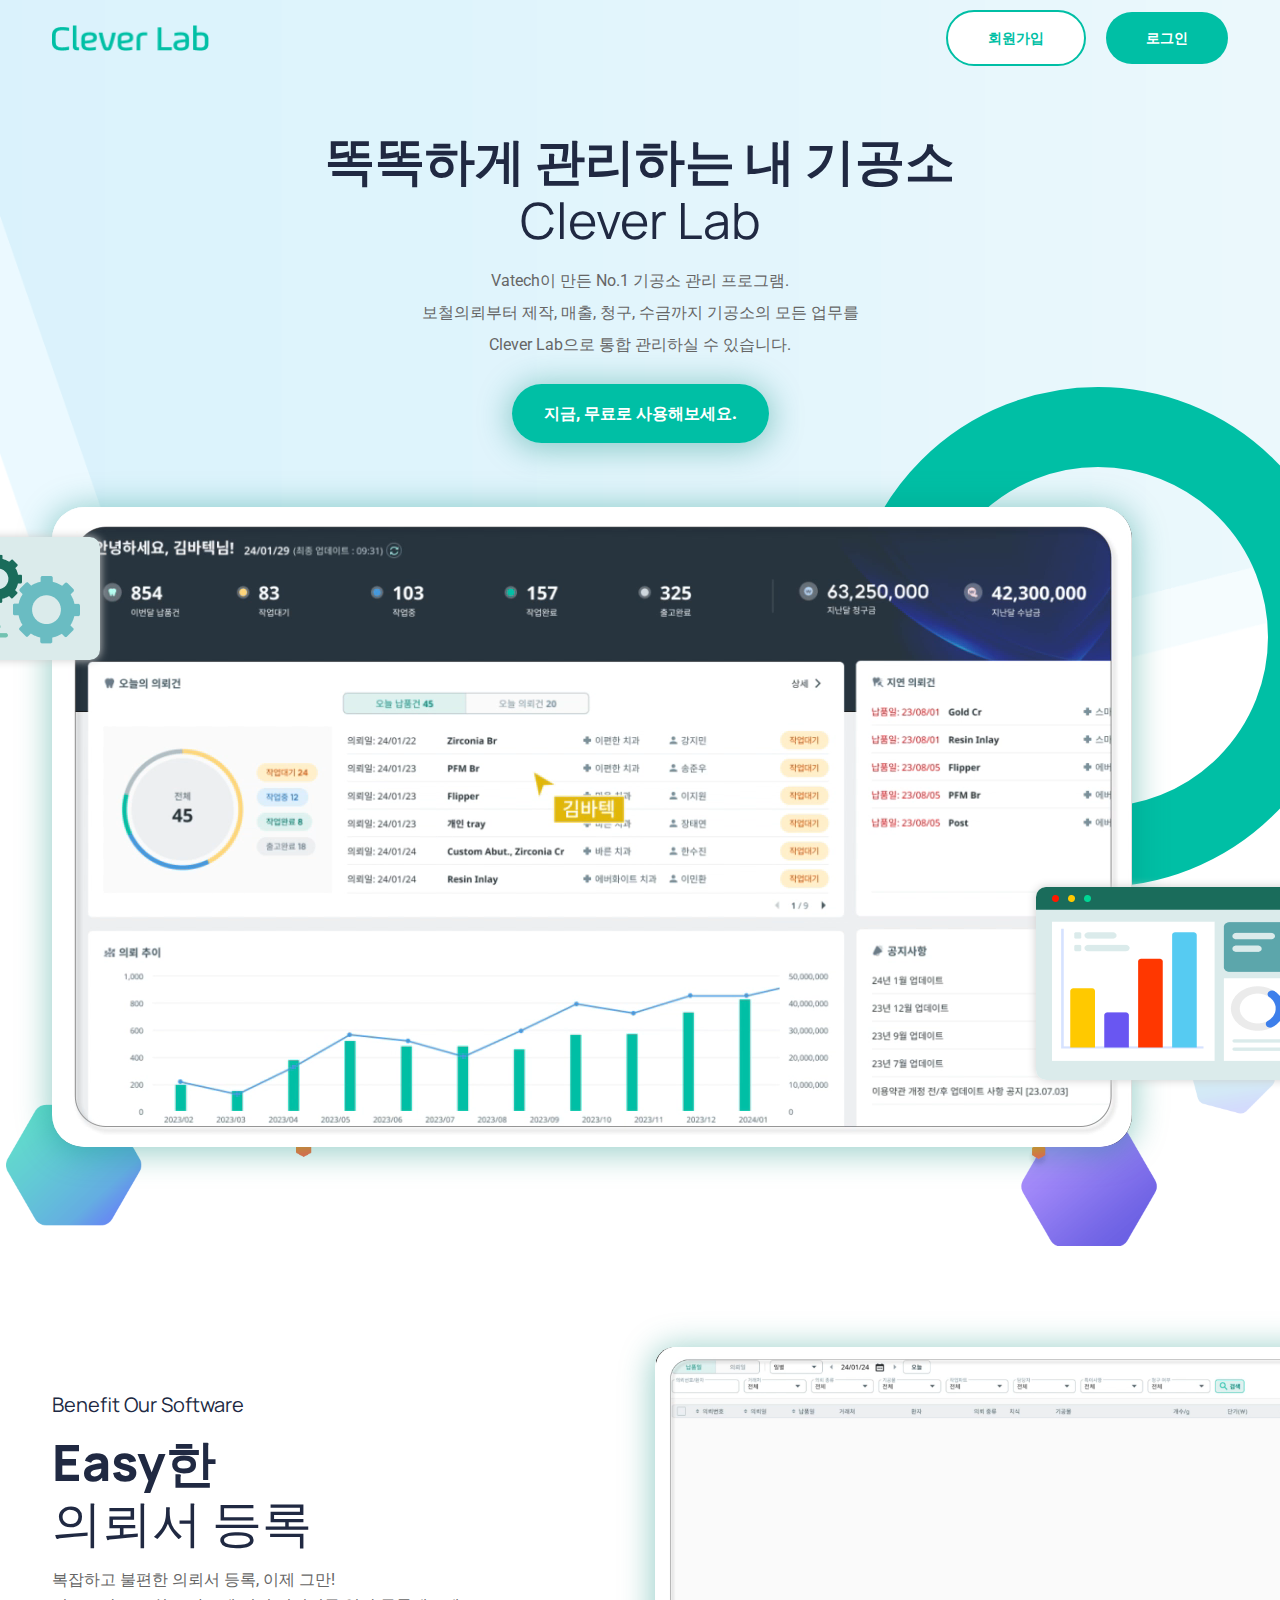
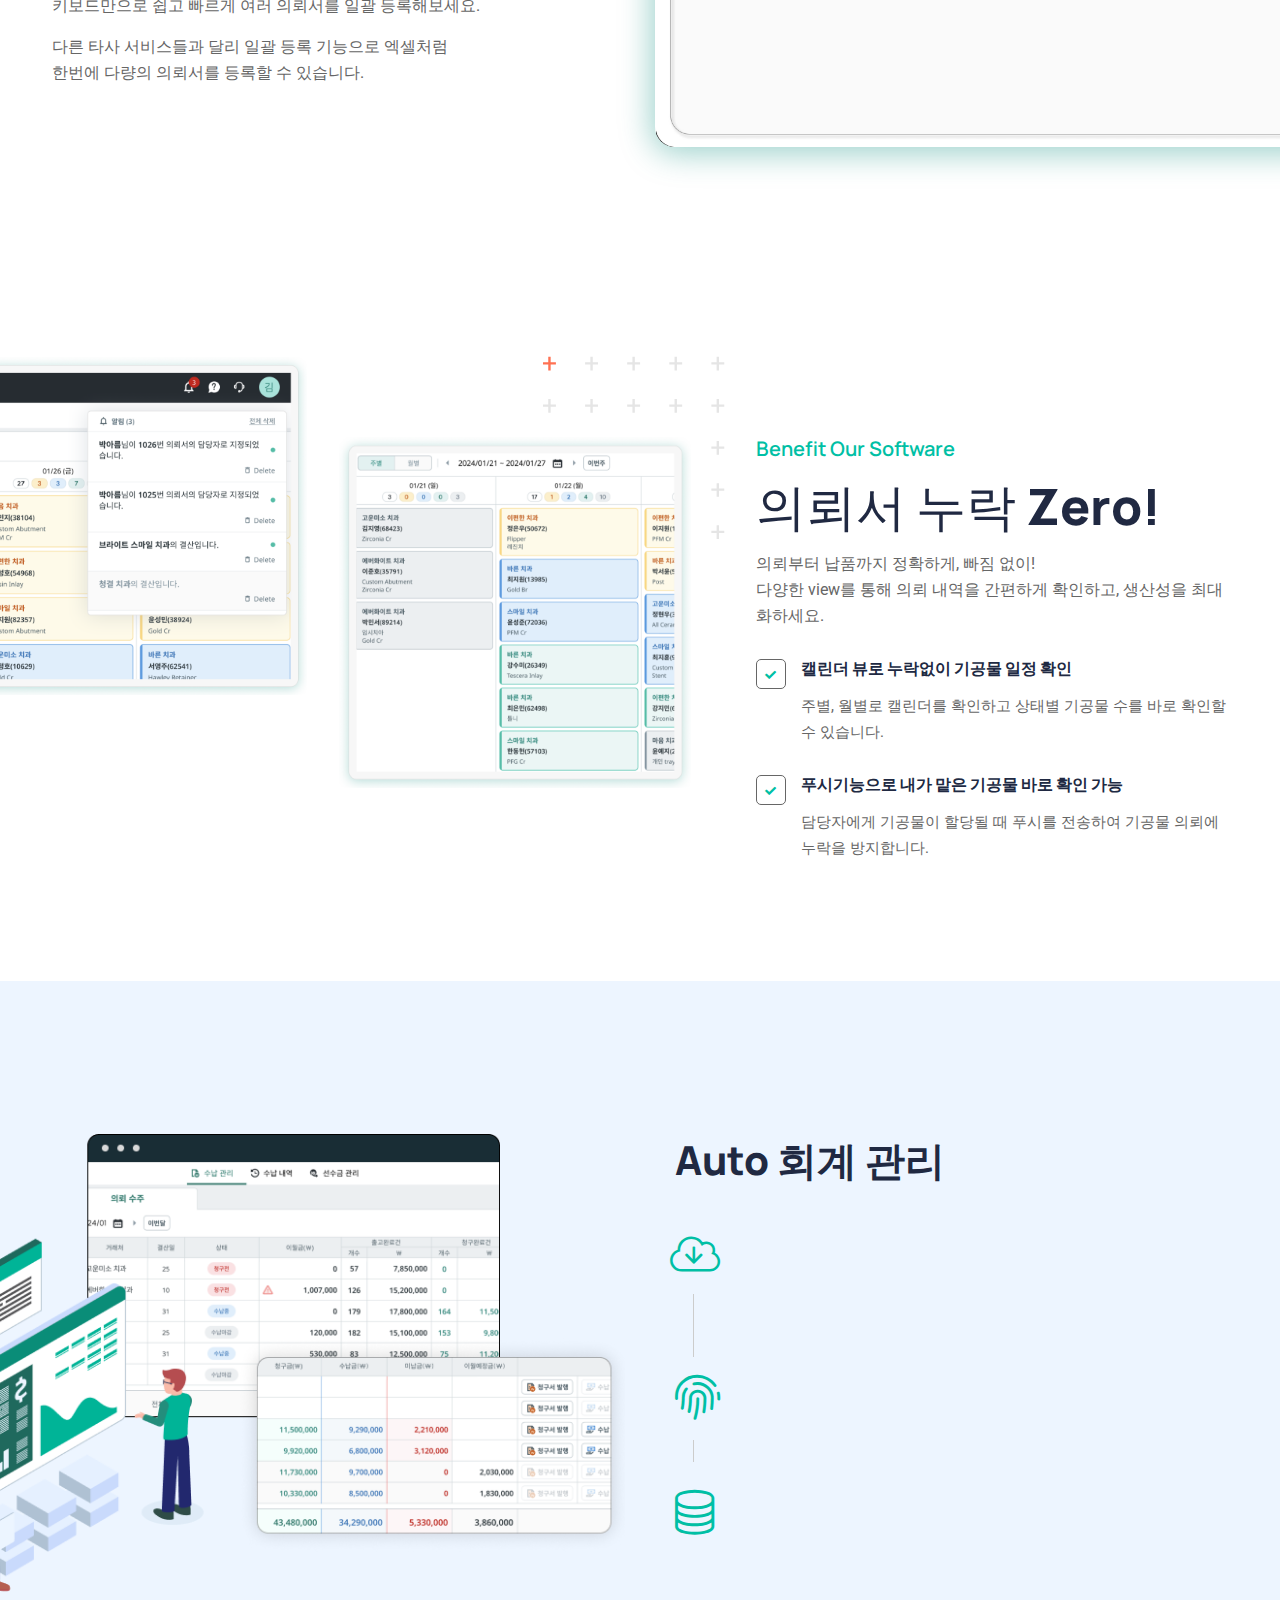
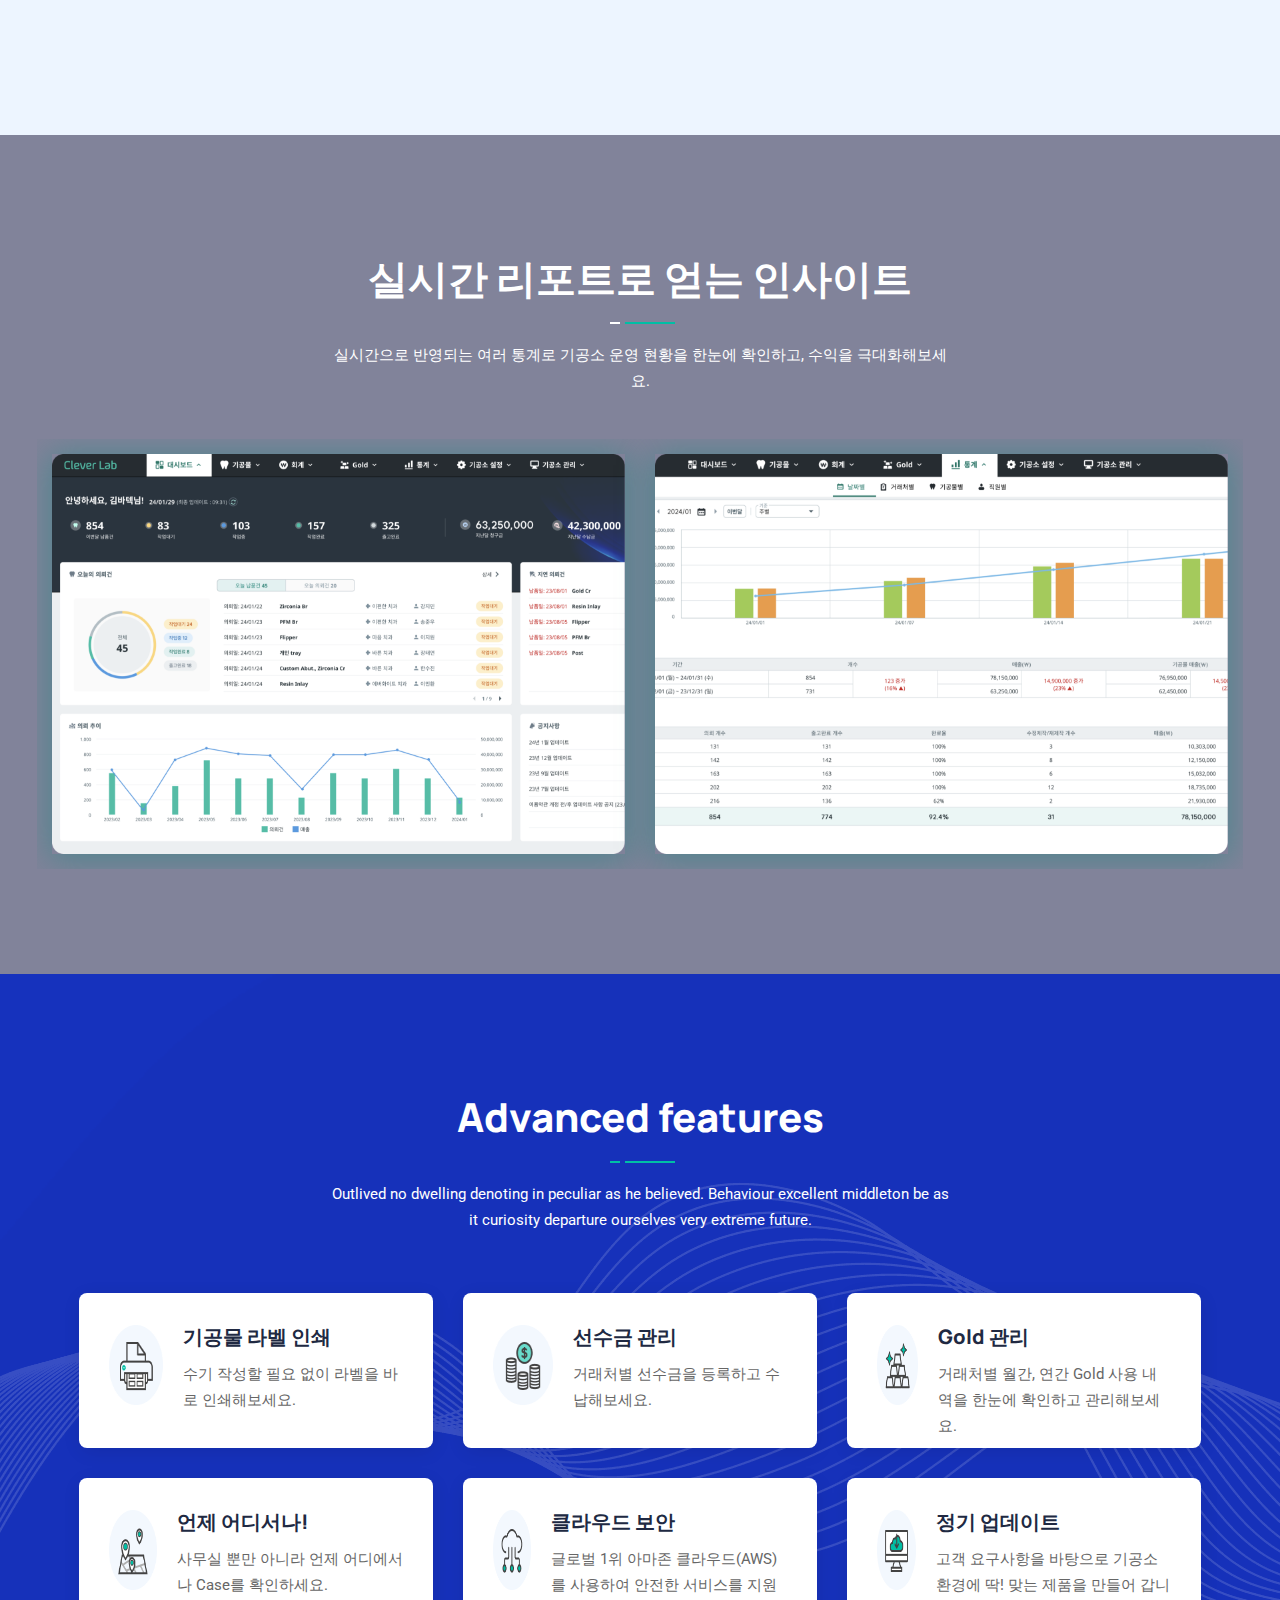
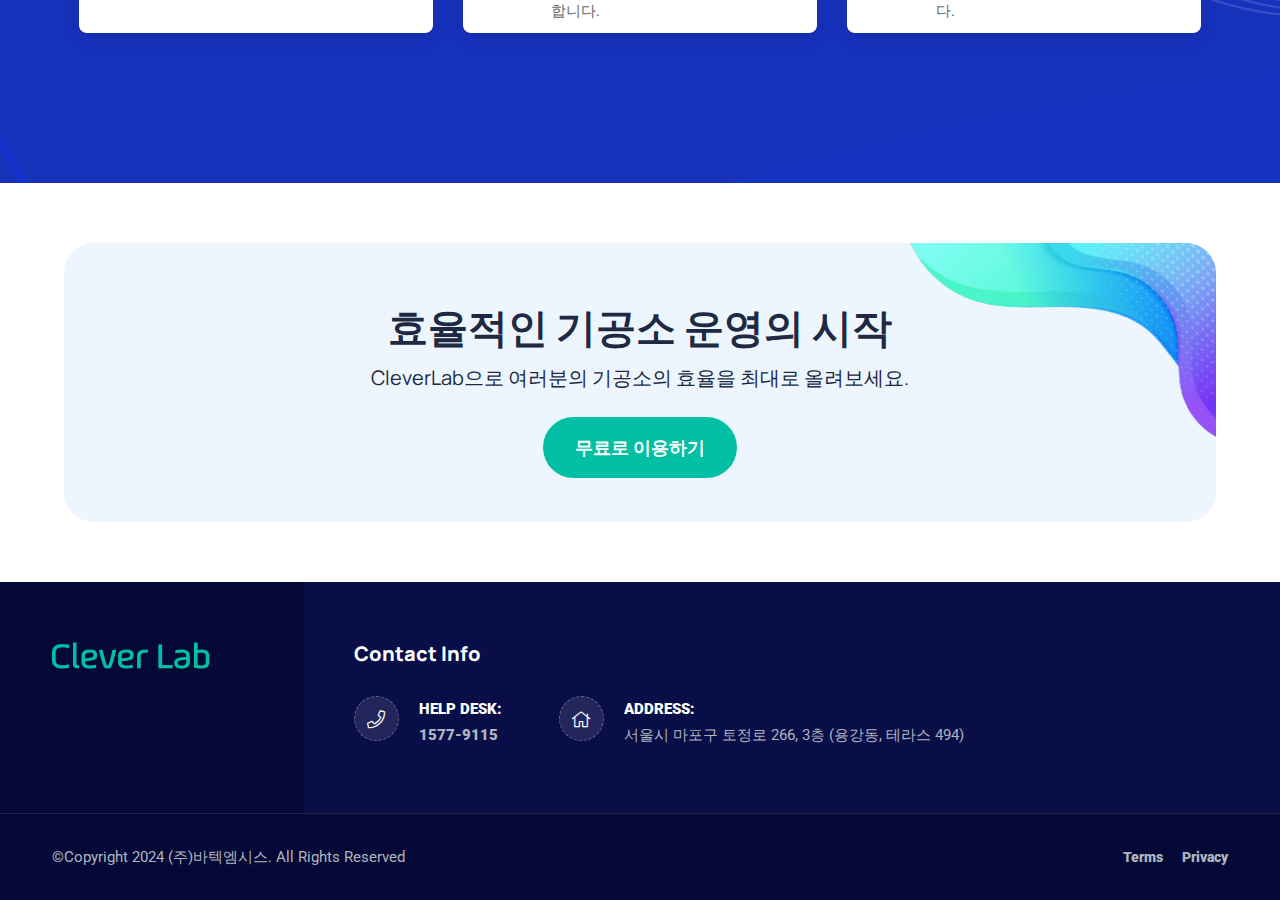
==== index-cleverlab.html @ 77404c21 "edit video source" ====
<!DOCTYPE html>
<html lang="en">

<head>
    <!-- ========== Meta Tags ========== -->
    <meta charset="utf-8">
    <meta http-equiv="X-UA-Compatible" content="IE=edge">
    <meta name="viewport" content="width=device-width, initial-scale=1">
    <meta name="description" content="Appku - Software Landing Page">

    <!-- ========== Page Title ========== -->
    <title>CleverLab Sample</title>

    <!-- ========== Favicon Icon ========== -->
    <link rel="shortcut icon" href="assets/img/favicon.png" type="image/x-icon">

    <!-- ========== Start Stylesheet ========== -->
    <link href="assets/css/bootstrap.min.css" rel="stylesheet" />
    <link href="assets/css/font-awesome.min.css" rel="stylesheet" />
    <link href="assets/css/themify-icons.css" rel="stylesheet" />
    <link href="assets/css/elegant-icons.css" rel="stylesheet" />
    <link href="assets/css/flaticon-set.css" rel="stylesheet" />
    <link href="assets/css/magnific-popup.css" rel="stylesheet" />
    <link href="assets/css/owl.carousel.min.css" rel="stylesheet" />
    <link href="assets/css/owl.theme.default.min.css" rel="stylesheet" />
    <link href="assets/css/animate.css" rel="stylesheet" />
    <link href="assets/css/validnavs.css" rel="stylesheet" />
    <link href="assets/css/helper.css" rel="stylesheet" />
    <link href="assets/css/style.css" rel="stylesheet" />
    <link href="style.css" rel="stylesheet">
    <link href="assets/css/responsive.css" rel="stylesheet" />
    <!-- ========== End Stylesheet ========== -->

    <!-- HTML5 shim and Respond.js for IE8 support of HTML5 elements and media queries -->
    <!-- WARNING: Respond.js doesn't work if you view the page via file:// -->
    <!--[if lt IE 9]>
      <script src="assets/js/html5/html5shiv.min.js"></script>
      <script src="assets/js/html5/respond.min.js"></script>
    <![endif]-->

</head>

<body>

    <!-- Preloader Start -->
    <div class="se-pre-con"></div>
    <!-- Preloader Ends -->

    <!-- Header 
    ============================================= -->
    <header>
        <!-- Start Navigation -->
        <nav
            class="navbar mobile-sidenav attr-border navbar-sticky navbar-default validnavs navbar-fixed dark no-background">


            <div class="container d-flex justify-content-between align-items-center">

                <!-- Start Header Navigation -->
                <div class="navbar-header">
                    <button type="button" class="navbar-toggle" data-toggle="collapse" data-target="#navbar-menu">
                        <i class="fa fa-bars"></i>
                    </button>
                    <a class="navbar-brand" href="index.html">
                        <img src="assets/img/logo-cleverlab.png" class="logo" alt="Logo"
                            style="width: 157px; height: 26px;">
                    </a>
                </div>
                <!-- End Header Navigation -->

                <div class="attr-right">
                    <!-- Start Atribute Navigation -->
                    <div class="attr-nav">
                        <ul>
                            <li class="button" style="margin-right: 16px;">
                                <a style="background-color: white; border: 2px solid #00BFA5; color: #00BFA5;"
                                    href="contact.html">회원가입</a>
                            </li>
                            <li class="button">
                                <a style="background-color: #00BFA5;" href="contact.html">로그인</a>
                            </li>
                        </ul>
                    </div>
                    <!-- End Atribute Navigation -->
                </div>

                <!-- Main Nav -->
            </div>
            <!-- Overlay screen for menu -->
            <div class="overlay-screen"></div>
            <!-- End Overlay screen for menu -->
        </nav>
        <!-- End Navigation -->
    </header>
    <!-- End Header -->

    <!-- Start Banner 
    ============================================= -->
    <div class="banner-area bg-top text-capitalized text-center top-pad-80 auto-height">
        <!-- Shape -->
        <div class="banner-shape" style="background-image: url(assets/img/shape/2.png);"></div>
        <!-- End Shape -->
        <div class="container">
            <div class="content-box" style="padding-top: 50px;">
                <div class="row align-center">
                    <div class="col-lg-8 offset-lg-2 info">
                        <h1 class="wow fadeInRight" data-wow-defaul="300ms">
                            <strong>똑똑하게 관리하는 내 기공소</strong><br>​Clever Lab
                        </h1>
                        <p class="wow fadeInLeft" data-wow-delay="500ms">
                            Vatech이 만든 No.1 기공소 관리 프로그램.​<br>
                            보철의뢰부터 제작, 매출, 청구, 수금까지 기공소의 모든 업무를
                            ​<br>Clever Lab으로 통합 관리하실 수 있습니다.
                        </p>
                        <div class="btn-area"> <a class="free-btn">지금, 무료로 사용해보세요.</a></div>
                    </div>
                </div>
                <div class="col-lg-12">
                    <div class="thumb-inner" style="margin-top: 40px;">
                        <div style="width:1080px; height: 640px; 
                            border-radius:32px; overflow: hidden;
                            box-shadow: 0px 3px 32px 3px #00897B66; ">
                            <video width="1080px" height="640px" autoplay loop muted style="position: relative;">
                                <source src="assets/img/movie/main-banner.mp4" type="video/mp4">
                            </video>
                        </div>
                        <img class="wow fadeInRight" data-wow-delay="900ms" src="assets/img/main-banner-img.png"
                            alt="Thumb">
                        <img class="wow fadeInRight" data-wow-delay="900ms" src="assets/img/main-banner-img-2.png"
                            alt="Thumb">
                        <div class="shape-circle wow fadeInLeft" data-wow-delay="1500ms"></div>
                    </div>
                </div>
            </div>
        </div>
    </div>
    </div>
    <!-- End Banner -->

    <!-- Start Features 
    ============================================= -->
    <div id="team" class="team-area default-padding bottom-less" style="padding-top: 200px;">
        <!-- Shape -->
        <div class="fixed-shape" style="background-image: url(assets/img/shape/5.png);"></div>
        <!-- End Shape -->
        <div class="container">
            <div class="feature-items">
                <div class="row align-center">
                    <div class="col-lg-6 left-info">
                        <h4>Benefit Our Software</h4>
                        <h1> <strong>Easy한</strong> <br>
                            의뢰서 등록</h1>
                        <p class="detail-text">
                            복잡하고 불편한 의뢰서 등록, 이제 그만!<br>
                            키보드만으로 쉽고 빠르게 여러 의뢰서를 일괄 등록해보세요.
                        </p>
                        <p class="detail-text">
                            다른 타사 서비스들과 달리 일괄 등록 기능으로 엑셀처럼<br> 한번에 다량의 의뢰서를 등록할 수 있습니다.
                        </p>
                    </div>
                    <div class="col-lg-6">
                        <div class="video-area">
                            <video autoplay loop muted>
                                <source src="assets/img/movie/features-simpleorder.mp4" type="video/mp4">
                            </video>
                        </div>

                    </div>
                </div>
            </div>
        </div>
    </div>
    <!-- End Team Area -->


    <!-- Start About 
    ============================================= -->
    <div class="about-style-three-area default-padding">
        <div class="container">
            <div class="row">
                <!-- Single item -->
                <div class="col-lg-7">
                    <div class="about-style-three">
                        <div class="shape" style="background-image: url(assets/img/shape/border-line.svg);"></div>
                        <div class="thumb">
                            <img src="assets/img/img-calendar.png" alt="Thumb">
                            <img src="assets/img/img-noti.png" alt="Thumb">
                        </div>

                    </div>
                </div>
                <!-- End Single item -->

                <!-- Single item -->
                <div class="col-lg-5">
                    <div class="about-style-three">
                        <div class="info">
                            <h4>Benefit Our Software</h4>
                            <h1>의뢰서 누락 <strong>Zero!</strong></h1>
                            <p class="detail-text">
                                의뢰부터 납품까지 정확하게, 빠짐 없이!<br>
                                다양한 view를 통해 의뢰 내역을 간편하게 확인하고, 생산성을 최대화하세요.
                            </p>
                            <ul>
                                <li>
                                    <h5>캘린더 뷰로 누락없이 기공물 일정 확인</h5>
                                    <p>
                                        주별, 월별로 캘린더를 확인하고 상태별 기공물 수를 바로 확인할 수 있습니다.
                                    </p>
                                </li>
                                <li>
                                    <h5>푸시기능으로 내가 맡은 기공물 바로 확인 가능</h5>
                                    <p>
                                        담당자에게 기공물이 할당될 때 푸시를 전송하여 기공물 의뢰에 누락을 방지합니다.
                                    </p>
                                </li>
                            </ul>
                        </div>
                    </div>
                </div>
                <!-- End Single item -->

            </div>
        </div>
    </div>
    <!-- End About Area -->


    <!-- Start Process Area 
    ============================================= -->
    <div id="process" class="process-area bg-gray default-padding">
        <div class="container">
            <div class="row align-center">
                <div class="col-lg-6 thumb">
                    <img src="assets/img/img-payment.png" alt="Thumb">
                </div>
                <div class="col-lg-6 info ml-auto">
                    <h2>Auto 회계 관리</h2>
                    <ul>
                        <li>
                            <div class="icon">
                                <i class="fas fa-cloud-download"></i>
                            </div>
                            <div class="content wow fadeInUp" data-wow-delay="300ms">
                                <h4>거래처별 청구서 자동 작성</h4>
                                <p>
                                    이번 달에 배송 완료된 기공물은 자동으로 청구서 작성이 한번에 추가할 수 있습니다.
                                </p>
                            </div>
                        </li>
                        <li>
                            <div class="icon">
                                <i class="fas fa-fingerprint"></i>
                            </div>
                            <div class="content wow fadeInUp" data-wow-delay="500ms">
                                <h4>미수금 자동 이월</h4>
                                <p>
                                    청구금보다 수납금이 적을 경우에 미수금이 자동으로 이월됩니다.
                                </p>
                            </div>
                        </li>
                        <li>
                            <div class="icon">
                                <i class="fas fa-database"></i>
                            </div>
                            <div class="content wow fadeInUp" data-wow-delay="700ms">
                                <h4>거래처의 상태, 청구 금액 바로 확인</h4>
                                <p>
                                    수납관리 화면에서 월별 거래처 상태, 청구금, 수납금, 미납금으로 빠르게 확인할 수 있습니다.
                                </p>
                            </div>
                        </li>
                    </ul>
                </div>
            </div>
        </div>
    </div>
    <!-- End Process Area -->


    <!-- Start Testimonials 
    ============================================= -->
    <div class="testimonials-area text-light shadow dark bg-fixed carousel-shadow default-padding"
        style="background-image: url(assets/img/shape/2.jpg);">
        <div class="container">
            <div class="row">
                <div class="col-lg-8 offset-lg-2">
                    <div class="site-heading text-center">
                        <h2>실시간 리포트로 얻는 인사이트</h2>
                        <div class="devider" style="background-color: #00BFA5;"></div>
                        <p>
                            실시간으로 반영되는 여러 통계로 기공소 운영 현황을 한눈에 확인하고, 수익을 극대화해보세요.
                        </p>
                    </div>
                </div>
            </div>
        </div>
        <div class="container">
            <div class="testimonial-items">
                <div class="row">
                    <div class="col-lg-12">
                        <div class="testimonial-carousel owl-carousel owl-theme">
                            <div style="box-shadow: 0px 3px 32px 3px #00897B66;">
                                <img src="assets/img/img-insight.png" />

                            </div>
                            <div style="box-shadow: 0px 3px 32px 3px #00897B66;">
                                <img src="assets/img/img-insight-2.png" />

                            </div>

                            <!-- Single Item -->
                            <!-- <div class="item">
                                <img src="assets/img/img-insight.png" />

                            </div> -->
                            <!-- End Single Item -->
                            <!-- Single Item -->
                            <!-- <div class="item">

                            </div> -->
                            <!-- End Single Item -->
                        </div>
                    </div>
                </div>
            </div>
        </div>
    </div>
    <!-- End Testimonials Area -->

    <div id="features" class="advanced-features-area bg-cover default-padding"
        style="background-image: url(assets/img/shape/34.png); margin-bottom: 60px;">
        <!-- Shape -->
        <div class="bottom-shape" style="background-image: url(assets/img/shape/24.png);"></div>
        <!-- Shape -->
        <div class="container">
            <div class="row">
                <div class="col-lg-8 offset-lg-2">
                    <div class="site-heading text-light text-center">
                        <h2>Advanced features</h2>
                        <div class="devider"></div>
                        <p>
                            Outlived no dwelling denoting in peculiar as he believed. Behaviour excellent middleton be
                            as it curiosity departure ourselves very extreme future.
                        </p>
                    </div>
                </div>
            </div>
        </div>
        <div class="container-fill">
            <div class="af-items">
                <div class="row">
                    <!-- Single Item -->
                    <div class="single-item col-lg-4 col-md-6">
                        <div class="item">
                            <div class="icon">
                                <img src="assets/img/icon-features-1.png">
                            </div>
                            <div class="info">
                                <h4>기공물 라벨 인쇄</h4>
                                <p>수기 작성할 필요 없이
                                    라벨을 바로 인쇄해보세요.
                                </p>
                            </div>
                        </div>
                    </div>
                    <!-- End Single Item -->
                    <!-- Single Item -->
                    <div class="single-item col-lg-4 col-md-6">
                        <div class="item">
                            <div class="icon">
                                <img src="assets/img/icon-features-2.png">
                            </div>
                            <div class="info">
                                <h4>선수금 관리</h4>
                                <p>거래처별 선수금을 등록하고
                                    수납해보세요.
                                </p>
                            </div>
                        </div>
                    </div>
                    <!-- End Single Item -->
                    <!-- Single Item -->
                    <div class="single-item col-lg-4 col-md-6">
                        <div class="item">
                            <div class="icon">
                                <img src="assets/img/icon-features-3.png">
                            </div>
                            <div class="info">
                                <h4>Gold 관리</h4>
                                <p>거래처별 월간, 연간 Gold 사용 내역을 한눈에 확인하고 관리해보세요.
                                </p>
                            </div>
                        </div>
                    </div>
                    <!-- End Single Item -->
                </div>
                <div class="row">
                    <!-- Single Item -->
                    <div class="single-item col-lg-4 col-md-6">
                        <div class="item">
                            <div class="icon">
                                <img src="assets/img/icon-features-4.png">
                            </div>
                            <div class="info">
                                <h4>언제 어디서나!</h4>
                                <p>사무실 뿐만 아니라
                                    언제 어디에서나 Case를 확인하세요.
                                </p>
                            </div>
                        </div>
                    </div>
                    <!-- End Single Item -->
                    <!-- Single Item -->
                    <div class="single-item col-lg-4 col-md-6">
                        <div class="item">
                            <div class="icon">
                                <img src="assets/img/icon-features-5.png">
                            </div>
                            <div class="info">
                                <h4>클라우드 보안</h4>
                                <p>글로벌 1위 아마존 클라우드(AWS)를
                                    사용하여 안전한 서비스를 지원합니다.
                                </p>
                            </div>
                        </div>
                    </div>
                    <!-- End Single Item -->
                    <!-- Single Item -->
                    <div class="single-item col-lg-4 col-md-6">
                        <div class="item">
                            <div class="icon">
                                <img src="assets/img/icon-features-6.png">
                            </div>
                            <div class="info">
                                <h4>정기 업데이트</h4>
                                <p>고객 요구사항을 바탕으로 기공소
                                    환경에 딱! 맞는 제품을 만들어 갑니다.
                                </p>
                            </div>
                        </div>
                    </div>
                    <!-- End Single Item -->
                </div>
            </div>
        </div>
    </div>


    <!-- Start Fun Factor Area
    ============================================= -->
    <div class="fun-facts-area bg-gray">
        <!-- Shape -->
        <div class="shape" style="background-image: url(assets/img/shape/43.png);"></div>
        <!-- Shape -->
        <div class="container">
            <div class="item-inner" style="text-align: center;">
                <h2><strong>효율적인 기공소 운영의 시작</strong></h2>
                <h4>CleverLab으로 여러분의 기공소의 효율을 최대로 올려보세요.</h4>
                <div style="padding-top: 30px;">
                    <a class="shadow-default" style="background-color: #00BFA5;
                    color: white; font-size: 18px;
                    padding: 20px 32px; border-radius: 32px;">무료로 이용하기</a>
                </div>

            </div>
        </div>
    </div>

    <!-- Start Footer 
    ============================================= -->
    <footer class="bg-dark text-light" style="margin-top: 60px;">
        <div class="container">
            <div class="f-items" style="padding-top: 60px; padding-bottom: 40px;">
                <div class="row">
                    <div class="col-lg-3 col-md-6 item">
                        <div>
                            <img src="assets/img/logo-cleverlab.png" alt="Logo">
                        </div>
                    </div>
                    <div class="col-lg-9 col-md-6 item">
                        <div class="f-item contact-widget">
                            <h4 class="widget-title">Contact Info</h4>
                            <div class="address">
                                <ul>
                                    <li>
                                        <div class="icon">
                                            <i class="fas fa-phone"></i>
                                        </div>
                                        <div class="content" style="width: 140px">
                                            <strong>Help Desk:</strong>
                                            <a href="tel:2151234567">1577-9115</a>
                                        </div>
                                    </li>
                                    <li>
                                        <div class="icon">
                                            <i class="fas fa-home"></i>
                                        </div>
                                        <div class="content" style="width: 400px">
                                            <strong>Address:</strong>
                                            서울시 마포구 토정로 266, 3층 (용강동, 테라스 494)
                                        </div>
                                    </li>
                                </ul>
                            </div>
                        </div>
                    </div>
                </div>
            </div>
        </div>
        <!-- Start Footer Bottom -->
        <div class="footer-bottom">
            <div class="container">
                <div class="row">
                    <div class="col-lg-6">
                        <p>&copy;Copyright 2024 (주)바텍엠시스. All Rights Reserved</a></p>
                    </div>
                    <div class="col-lg-6 text-end link">
                        <ul>
                            <li>
                                <a href="about-us.html">Terms</a>
                            </li>
                            <li>
                                <a href="about-us.html">Privacy</a>
                            </li>
                            <!-- <li>
                                <a href="contact.html">Support</a>
                            </li> -->
                        </ul>
                    </div>
                </div>
            </div>
        </div>
        <!-- End Footer Bottom -->
    </footer>
    <!-- End Footer -->

    <!-- jQuery Frameworks
    ============================================= -->
    <script src="assets/js/jquery-3.6.0.min.js"></script>
    <script src="assets/js/popper.min.js"></script>
    <script src="assets/js/bootstrap.bundle.min.js"></script>
    <script src="assets/js/jquery.appear.js"></script>
    <script src="assets/js/jquery.easing.min.js"></script>
    <script src="assets/js/jquery.magnific-popup.min.js"></script>
    <script src="assets/js/modernizr.custom.13711.js"></script>
    <script src="assets/js/owl.carousel.min.js"></script>
    <script src="assets/js/wow.min.js"></script>
    <script src="assets/js/progress-bar.min.js"></script>
    <script src="assets/js/isotope.pkgd.min.js"></script>
    <script src="assets/js/imagesloaded.pkgd.min.js"></script>
    <script src="assets/js/count-to.js"></script>
    <script src="assets/js/YTPlayer.min.js"></script>
    <script src="assets/js/validnavs.js"></script>
    <script src="assets/js/main.js"></script>

</body>

</html>
---- assets/css/themify-icons.css ----
@font-face {
	font-family: 'themify';
	src:url('../fonts/themify.eot?-fvbane');
	src:url('../fonts/themify.eot?#iefix-fvbane') format('embedded-opentype'),
		url('../fonts/themify.woff?-fvbane') format('woff'),
		url('../fonts/themify.ttf?-fvbane') format('truetype'),
		url('../fonts/themify.svg?-fvbane#themify') format('svg');
	font-weight: normal;
	font-style: normal;
}

[class^="ti-"], [class*=" ti-"] {
	font-family: 'themify';
	speak: none;
	font-style: normal;
	font-weight: normal;
	font-variant: normal;
	text-transform: none;
	line-height: 1;

	/* Better Font Rendering =========== */
	-webkit-font-smoothing: antialiased;
	-moz-osx-font-smoothing: grayscale;
}

.ti-wand:before {
	content: "\e600";
}
.ti-volume:before {
	content: "\e601";
}
.ti-user:before {
	content: "\e602";
}
.ti-unlock:before {
	content: "\e603";
}
.ti-unlink:before {
	content: "\e604";
}
.ti-trash:before {
	content: "\e605";
}
.ti-thought:before {
	content: "\e606";
}
.ti-target:before {
	content: "\e607";
}
.ti-tag:before {
	content: "\e608";
}
.ti-tablet:before {
	content: "\e609";
}
.ti-star:before {
	content: "\e60a";
}
.ti-spray:before {
	content: "\e60b";
}
.ti-signal:before {
	content: "\e60c";
}
.ti-shopping-cart:before {
	content: "\e60d";
}
.ti-shopping-cart-full:before {
	content: "\e60e";
}
.ti-settings:before {
	content: "\e60f";
}
.ti-search:before {
	content: "\e610";
}
.ti-zoom-in:before {
	content: "\e611";
}
.ti-zoom-out:before {
	content: "\e612";
}
.ti-cut:before {
	content: "\e613";
}
.ti-ruler:before {
	content: "\e614";
}
.ti-ruler-pencil:before {
	content: "\e615";
}
.ti-ruler-alt:before {
	content: "\e616";
}
.ti-bookmark:before {
	content: "\e617";
}
.ti-bookmark-alt:before {
	content: "\e618";
}
.ti-reload:before {
	content: "\e619";
}
.ti-plus:before {
	content: "\e61a";
}
.ti-pin:before {
	content: "\e61b";
}
.ti-pencil:before {
	content: "\e61c";
}
.ti-pencil-alt:before {
	content: "\e61d";
}
.ti-paint-roller:before {
	content: "\e61e";
}
.ti-paint-bucket:before {
	content: "\e61f";
}
.ti-na:before {
	content: "\e620";
}
.ti-mobile:before {
	content: "\e621";
}
.ti-minus:before {
	content: "\e622";
}
.ti-medall:before {
	content: "\e623";
}
.ti-medall-alt:before {
	content: "\e624";
}
.ti-marker:before {
	content: "\e625";
}
.ti-marker-alt:before {
	content: "\e626";
}
.ti-arrow-up:before {
	content: "\e627";
}
.ti-arrow-right:before {
	content: "\e628";
}
.ti-arrow-left:before {
	content: "\e629";
}
.ti-arrow-down:before {
	content: "\e62a";
}
.ti-lock:before {
	content: "\e62b";
}
.ti-location-arrow:before {
	content: "\e62c";
}
.ti-link:before {
	content: "\e62d";
}
.ti-layout:before {
	content: "\e62e";
}
.ti-layers:before {
	content: "\e62f";
}
.ti-layers-alt:before {
	content: "\e630";
}
.ti-key:before {
	content: "\e631";
}
.ti-import:before {
	content: "\e632";
}
.ti-image:before {
	content: "\e633";
}
.ti-heart:before {
	content: "\e634";
}
.ti-heart-broken:before {
	content: "\e635";
}
.ti-hand-stop:before {
	content: "\e636";
}
.ti-hand-open:before {
	content: "\e637";
}
.ti-hand-drag:before {
	content: "\e638";
}
.ti-folder:before {
	content: "\e639";
}
.ti-flag:before {
	content: "\e63a";
}
.ti-flag-alt:before {
	content: "\e63b";
}
.ti-flag-alt-2:before {
	content: "\e63c";
}
.ti-eye:before {
	content: "\e63d";
}
.ti-export:before {
	content: "\e63e";
}
.ti-exchange-vertical:before {
	content: "\e63f";
}
.ti-desktop:before {
	content: "\e640";
}
.ti-cup:before {
	content: "\e641";
}
.ti-crown:before {
	content: "\e642";
}
.ti-comments:before {
	content: "\e643";
}
.ti-comment:before {
	content: "\e644";
}
.ti-comment-alt:before {
	content: "\e645";
}
.ti-close:before {
	content: "\e646";
}
.ti-clip:before {
	content: "\e647";
}
.ti-angle-up:before {
	content: "\e648";
}
.ti-angle-right:before {
	content: "\e649";
}
.ti-angle-left:before {
	content: "\e64a";
}
.ti-angle-down:before {
	content: "\e64b";
}
.ti-check:before {
	content: "\e64c";
}
.ti-check-box:before {
	content: "\e64d";
}
.ti-camera:before {
	content: "\e64e";
}
.ti-announcement:before {
	content: "\e64f";
}
.ti-brush:before {
	content: "\e650";
}
.ti-briefcase:before {
	content: "\e651";
}
.ti-bolt:before {
	content: "\e652";
}
.ti-bolt-alt:before {
	content: "\e653";
}
.ti-blackboard:before {
	content: "\e654";
}
.ti-bag:before {
	content: "\e655";
}
.ti-move:before {
	content: "\e656";
}
.ti-arrows-vertical:before {
	content: "\e657";
}
.ti-arrows-horizontal:before {
	content: "\e658";
}
.ti-fullscreen:before {
	content: "\e659";
}
.ti-arrow-top-right:before {
	content: "\e65a";
}
.ti-arrow-top-left:before {
	content: "\e65b";
}
.ti-arrow-circle-up:before {
	content: "\e65c";
}
.ti-arrow-circle-right:before {
	content: "\e65d";
}
.ti-arrow-circle-left:before {
	content: "\e65e";
}
.ti-arrow-circle-down:before {
	content: "\e65f";
}
.ti-angle-double-up:before {
	content: "\e660";
}
.ti-angle-double-right:before {
	content: "\e661";
}
.ti-angle-double-left:before {
	content: "\e662";
}
.ti-angle-double-down:before {
	content: "\e663";
}
.ti-zip:before {
	content: "\e664";
}
.ti-world:before {
	content: "\e665";
}
.ti-wheelchair:before {
	content: "\e666";
}
.ti-view-list:before {
	content: "\e667";
}
.ti-view-list-alt:before {
	content: "\e668";
}
.ti-view-grid:before {
	content: "\e669";
}
.ti-uppercase:before {
	content: "\e66a";
}
.ti-upload:before {
	content: "\e66b";
}
.ti-underline:before {
	content: "\e66c";
}
.ti-truck:before {
	content: "\e66d";
}
.ti-timer:before {
	content: "\e66e";
}
.ti-ticket:before {
	content: "\e66f";
}
.ti-thumb-up:before {
	content: "\e670";
}
.ti-thumb-down:before {
	content: "\e671";
}
.ti-text:before {
	content: "\e672";
}
.ti-stats-up:before {
	content: "\e673";
}
.ti-stats-down:before {
	content: "\e674";
}
.ti-split-v:before {
	content: "\e675";
}
.ti-split-h:before {
	content: "\e676";
}
.ti-smallcap:before {
	content: "\e677";
}
.ti-shine:before {
	content: "\e678";
}
.ti-shift-right:before {
	content: "\e679";
}
.ti-shift-left:before {
	content: "\e67a";
}
.ti-shield:before {
	content: "\e67b";
}
.ti-notepad:before {
	content: "\e67c";
}
.ti-server:before {
	content: "\e67d";
}
.ti-quote-right:before {
	content: "\e67e";
}
.ti-quote-left:before {
	content: "\e67f";
}
.ti-pulse:before {
	content: "\e680";
}
.ti-printer:before {
	content: "\e681";
}
.ti-power-off:before {
	content: "\e682";
}
.ti-plug:before {
	content: "\e683";
}
.ti-pie-chart:before {
	content: "\e684";
}
.ti-paragraph:before {
	content: "\e685";
}
.ti-panel:before {
	content: "\e686";
}
.ti-package:before {
	content: "\e687";
}
.ti-music:before {
	content: "\e688";
}
.ti-music-alt:before {
	content: "\e689";
}
.ti-mouse:before {
	content: "\e68a";
}
.ti-mouse-alt:before {
	content: "\e68b";
}
.ti-money:before {
	content: "\e68c";
}
.ti-microphone:before {
	content: "\e68d";
}
.ti-menu:before {
	content: "\e68e";
}
.ti-menu-alt:before {
	content: "\e68f";
}
.ti-map:before {
	content: "\e690";
}
.ti-map-alt:before {
	content: "\e691";
}
.ti-loop:before {
	content: "\e692";
}
.ti-location-pin:before {
	content: "\e693";
}
.ti-list:before {
	content: "\e694";
}
.ti-light-bulb:before {
	content: "\e695";
}
.ti-Italic:before {
	content: "\e696";
}
.ti-info:before {
	content: "\e697";
}
.ti-infinite:before {
	content: "\e698";
}
.ti-id-badge:before {
	content: "\e699";
}
.ti-hummer:before {
	content: "\e69a";
}
.ti-home:before {
	content: "\e69b";
}
.ti-help:before {
	content: "\e69c";
}
.ti-headphone:before {
	content: "\e69d";
}
.ti-harddrives:before {
	content: "\e69e";
}
.ti-harddrive:before {
	content: "\e69f";
}
.ti-gift:before {
	content: "\e6a0";
}
.ti-game:before {
	content: "\e6a1";
}
.ti-filter:before {
	content: "\e6a2";
}
.ti-files:before {
	content: "\e6a3";
}
.ti-file:before {
	content: "\e6a4";
}
.ti-eraser:before {
	content: "\e6a5";
}
.ti-envelope:before {
	content: "\e6a6";
}
.ti-download:before {
	content: "\e6a7";
}
.ti-direction:before {
	content: "\e6a8";
}
.ti-direction-alt:before {
	content: "\e6a9";
}
.ti-dashboard:before {
	content: "\e6aa";
}
.ti-control-stop:before {
	content: "\e6ab";
}
.ti-control-shuffle:before {
	content: "\e6ac";
}
.ti-control-play:before {
	content: "\e6ad";
}
.ti-control-pause:before {
	content: "\e6ae";
}
.ti-control-forward:before {
	content: "\e6af";
}
.ti-control-backward:before {
	content: "\e6b0";
}
.ti-cloud:before {
	content: "\e6b1";
}
.ti-cloud-up:before {
	content: "\e6b2";
}
.ti-cloud-down:before {
	content: "\e6b3";
}
.ti-clipboard:before {
	content: "\e6b4";
}
.ti-car:before {
	content: "\e6b5";
}
.ti-calendar:before {
	content: "\e6b6";
}
.ti-book:before {
	content: "\e6b7";
}
.ti-bell:before {
	content: "\e6b8";
}
.ti-basketball:before {
	content: "\e6b9";
}
.ti-bar-chart:before {
	content: "\e6ba";
}
.ti-bar-chart-alt:before {
	content: "\e6bb";
}
.ti-back-right:before {
	content: "\e6bc";
}
.ti-back-left:before {
	content: "\e6bd";
}
.ti-arrows-corner:before {
	content: "\e6be";
}
.ti-archive:before {
	content: "\e6bf";
}
.ti-anchor:before {
	content: "\e6c0";
}
.ti-align-right:before {
	content: "\e6c1";
}
.ti-align-left:before {
	content: "\e6c2";
}
.ti-align-justify:before {
	content: "\e6c3";
}
.ti-align-center:before {
	content: "\e6c4";
}
.ti-alert:before {
	content: "\e6c5";
}
.ti-alarm-clock:before {
	content: "\e6c6";
}
.ti-agenda:before {
	content: "\e6c7";
}
.ti-write:before {
	content: "\e6c8";
}
.ti-window:before {
	content: "\e6c9";
}
.ti-widgetized:before {
	content: "\e6ca";
}
.ti-widget:before {
	content: "\e6cb";
}
.ti-widget-alt:before {
	content: "\e6cc";
}
.ti-wallet:before {
	content: "\e6cd";
}
.ti-video-clapper:before {
	content: "\e6ce";
}
.ti-video-camera:before {
	content: "\e6cf";
}
.ti-vector:before {
	content: "\e6d0";
}
.ti-themify-logo:before {
	content: "\e6d1";
}
.ti-themify-favicon:before {
	content: "\e6d2";
}
.ti-themify-favicon-alt:before {
	content: "\e6d3";
}
.ti-support:before {
	content: "\e6d4";
}
.ti-stamp:before {
	content: "\e6d5";
}
.ti-split-v-alt:before {
	content: "\e6d6";
}
.ti-slice:before {
	content: "\e6d7";
}
.ti-shortcode:before {
	content: "\e6d8";
}
.ti-shift-right-alt:before {
	content: "\e6d9";
}
.ti-shift-left-alt:before {
	content: "\e6da";
}
.ti-ruler-alt-2:before {
	content: "\e6db";
}
.ti-receipt:before {
	content: "\e6dc";
}
.ti-pin2:before {
	content: "\e6dd";
}
.ti-pin-alt:before {
	content: "\e6de";
}
.ti-pencil-alt2:before {
	content: "\e6df";
}
.ti-palette:before {
	content: "\e6e0";
}
.ti-more:before {
	content: "\e6e1";
}
.ti-more-alt:before {
	content: "\e6e2";
}
.ti-microphone-alt:before {
	content: "\e6e3";
}
.ti-magnet:before {
	content: "\e6e4";
}
.ti-line-double:before {
	content: "\e6e5";
}
.ti-line-dotted:before {
	content: "\e6e6";
}
.ti-line-dashed:before {
	content: "\e6e7";
}
.ti-layout-width-full:before {
	content: "\e6e8";
}
.ti-layout-width-default:before {
	content: "\e6e9";
}
.ti-layout-width-default-alt:before {
	content: "\e6ea";
}
.ti-layout-tab:before {
	content: "\e6eb";
}
.ti-layout-tab-window:before {
	content: "\e6ec";
}
.ti-layout-tab-v:before {
	content: "\e6ed";
}
.ti-layout-tab-min:before {
	content: "\e6ee";
}
.ti-layout-slider:before {
	content: "\e6ef";
}
.ti-layout-slider-alt:before {
	content: "\e6f0";
}
.ti-layout-sidebar-right:before {
	content: "\e6f1";
}
.ti-layout-sidebar-none:before {
	content: "\e6f2";
}
.ti-layout-sidebar-left:before {
	content: "\e6f3";
}
.ti-layout-placeholder:before {
	content: "\e6f4";
}
.ti-layout-menu:before {
	content: "\e6f5";
}
.ti-layout-menu-v:before {
	content: "\e6f6";
}
.ti-layout-menu-separated:before {
	content: "\e6f7";
}
.ti-layout-menu-full:before {
	content: "\e6f8";
}
.ti-layout-media-right-alt:before {
	content: "\e6f9";
}
.ti-layout-media-right:before {
	content: "\e6fa";
}
.ti-layout-media-overlay:before {
	content: "\e6fb";
}
.ti-layout-media-overlay-alt:before {
	content: "\e6fc";
}
.ti-layout-media-overlay-alt-2:before {
	content: "\e6fd";
}
.ti-layout-media-left-alt:before {
	content: "\e6fe";
}
.ti-layout-media-left:before {
	content: "\e6ff";
}
.ti-layout-media-center-alt:before {
	content: "\e700";
}
.ti-layout-media-center:before {
	content: "\e701";
}
.ti-layout-list-thumb:before {
	content: "\e702";
}
.ti-layout-list-thumb-alt:before {
	content: "\e703";
}
.ti-layout-list-post:before {
	content: "\e704";
}
.ti-layout-list-large-image:before {
	content: "\e705";
}
.ti-layout-line-solid:before {
	content: "\e706";
}
.ti-layout-grid4:before {
	content: "\e707";
}
.ti-layout-grid3:before {
	content: "\e708";
}
.ti-layout-grid2:before {
	content: "\e709";
}
.ti-layout-grid2-thumb:before {
	content: "\e70a";
}
.ti-layout-cta-right:before {
	content: "\e70b";
}
.ti-layout-cta-left:before {
	content: "\e70c";
}
.ti-layout-cta-center:before {
	content: "\e70d";
}
.ti-layout-cta-btn-right:before {
	content: "\e70e";
}
.ti-layout-cta-btn-left:before {
	content: "\e70f";
}
.ti-layout-column4:before {
	content: "\e710";
}
.ti-layout-column3:before {
	content: "\e711";
}
.ti-layout-column2:before {
	content: "\e712";
}
.ti-layout-accordion-separated:before {
	content: "\e713";
}
.ti-layout-accordion-merged:before {
	content: "\e714";
}
.ti-layout-accordion-list:before {
	content: "\e715";
}
.ti-ink-pen:before {
	content: "\e716";
}
.ti-info-alt:before {
	content: "\e717";
}
.ti-help-alt:before {
	content: "\e718";
}
.ti-headphone-alt:before {
	content: "\e719";
}
.ti-hand-point-up:before {
	content: "\e71a";
}
.ti-hand-point-right:before {
	content: "\e71b";
}
.ti-hand-point-left:before {
	content: "\e71c";
}
.ti-hand-point-down:before {
	content: "\e71d";
}
.ti-gallery:before {
	content: "\e71e";
}
.ti-face-smile:before {
	content: "\e71f";
}
.ti-face-sad:before {
	content: "\e720";
}
.ti-credit-card:before {
	content: "\e721";
}
.ti-control-skip-forward:before {
	content: "\e722";
}
.ti-control-skip-backward:before {
	content: "\e723";
}
.ti-control-record:before {
	content: "\e724";
}
.ti-control-eject:before {
	content: "\e725";
}
.ti-comments-smiley:before {
	content: "\e726";
}
.ti-brush-alt:before {
	content: "\e727";
}
.ti-youtube:before {
	content: "\e728";
}
.ti-vimeo:before {
	content: "\e729";
}
.ti-twitter:before {
	content: "\e72a";
}
.ti-time:before {
	content: "\e72b";
}
.ti-tumblr:before {
	content: "\e72c";
}
.ti-skype:before {
	content: "\e72d";
}
.ti-share:before {
	content: "\e72e";
}
.ti-share-alt:before {
	content: "\e72f";
}
.ti-rocket:before {
	content: "\e730";
}
.ti-pinterest:before {
	content: "\e731";
}
.ti-new-window:before {
	content: "\e732";
}
.ti-microsoft:before {
	content: "\e733";
}
.ti-list-ol:before {
	content: "\e734";
}
.ti-linkedin:before {
	content: "\e735";
}
.ti-layout-sidebar-2:before {
	content: "\e736";
}
.ti-layout-grid4-alt:before {
	content: "\e737";
}
.ti-layout-grid3-alt:before {
	content: "\e738";
}
.ti-layout-grid2-alt:before {
	content: "\e739";
}
.ti-layout-column4-alt:before {
	content: "\e73a";
}
.ti-layout-column3-alt:before {
	content: "\e73b";
}
.ti-layout-column2-alt:before {
	content: "\e73c";
}
.ti-instagram:before {
	content: "\e73d";
}
.ti-google:before {
	content: "\e73e";
}
.ti-github:before {
	content: "\e73f";
}
.ti-flickr:before {
	content: "\e740";
}
.ti-facebook:before {
	content: "\e741";
}
.ti-dropbox:before {
	content: "\e742";
}
.ti-dribbble:before {
	content: "\e743";
}
.ti-apple:before {
	content: "\e744";
}
.ti-android:before {
	content: "\e745";
}
.ti-save:before {
	content: "\e746";
}
.ti-save-alt:before {
	content: "\e747";
}
.ti-yahoo:before {
	content: "\e748";
}
.ti-wordpress:before {
	content: "\e749";
}
.ti-vimeo-alt:before {
	content: "\e74a";
}
.ti-twitter-alt:before {
	content: "\e74b";
}
.ti-tumblr-alt:before {
	content: "\e74c";
}
.ti-trello:before {
	content: "\e74d";
}
.ti-stack-overflow:before {
	content: "\e74e";
}
.ti-soundcloud:before {
	content: "\e74f";
}
.ti-sharethis:before {
	content: "\e750";
}
.ti-sharethis-alt:before {
	content: "\e751";
}
.ti-reddit:before {
	content: "\e752";
}
.ti-pinterest-alt:before {
	content: "\e753";
}
.ti-microsoft-alt:before {
	content: "\e754";
}
.ti-linux:before {
	content: "\e755";
}
.ti-jsfiddle:before {
	content: "\e756";
}
.ti-joomla:before {
	content: "\e757";
}
.ti-html5:before {
	content: "\e758";
}
.ti-flickr-alt:before {
	content: "\e759";
}
.ti-email:before {
	content: "\e75a";
}
.ti-drupal:before {
	content: "\e75b";
}
.ti-dropbox-alt:before {
	content: "\e75c";
}
.ti-css3:before {
	content: "\e75d";
}
.ti-rss:before {
	content: "\e75e";
}
.ti-rss-alt:before {
	content: "\e75f";
}
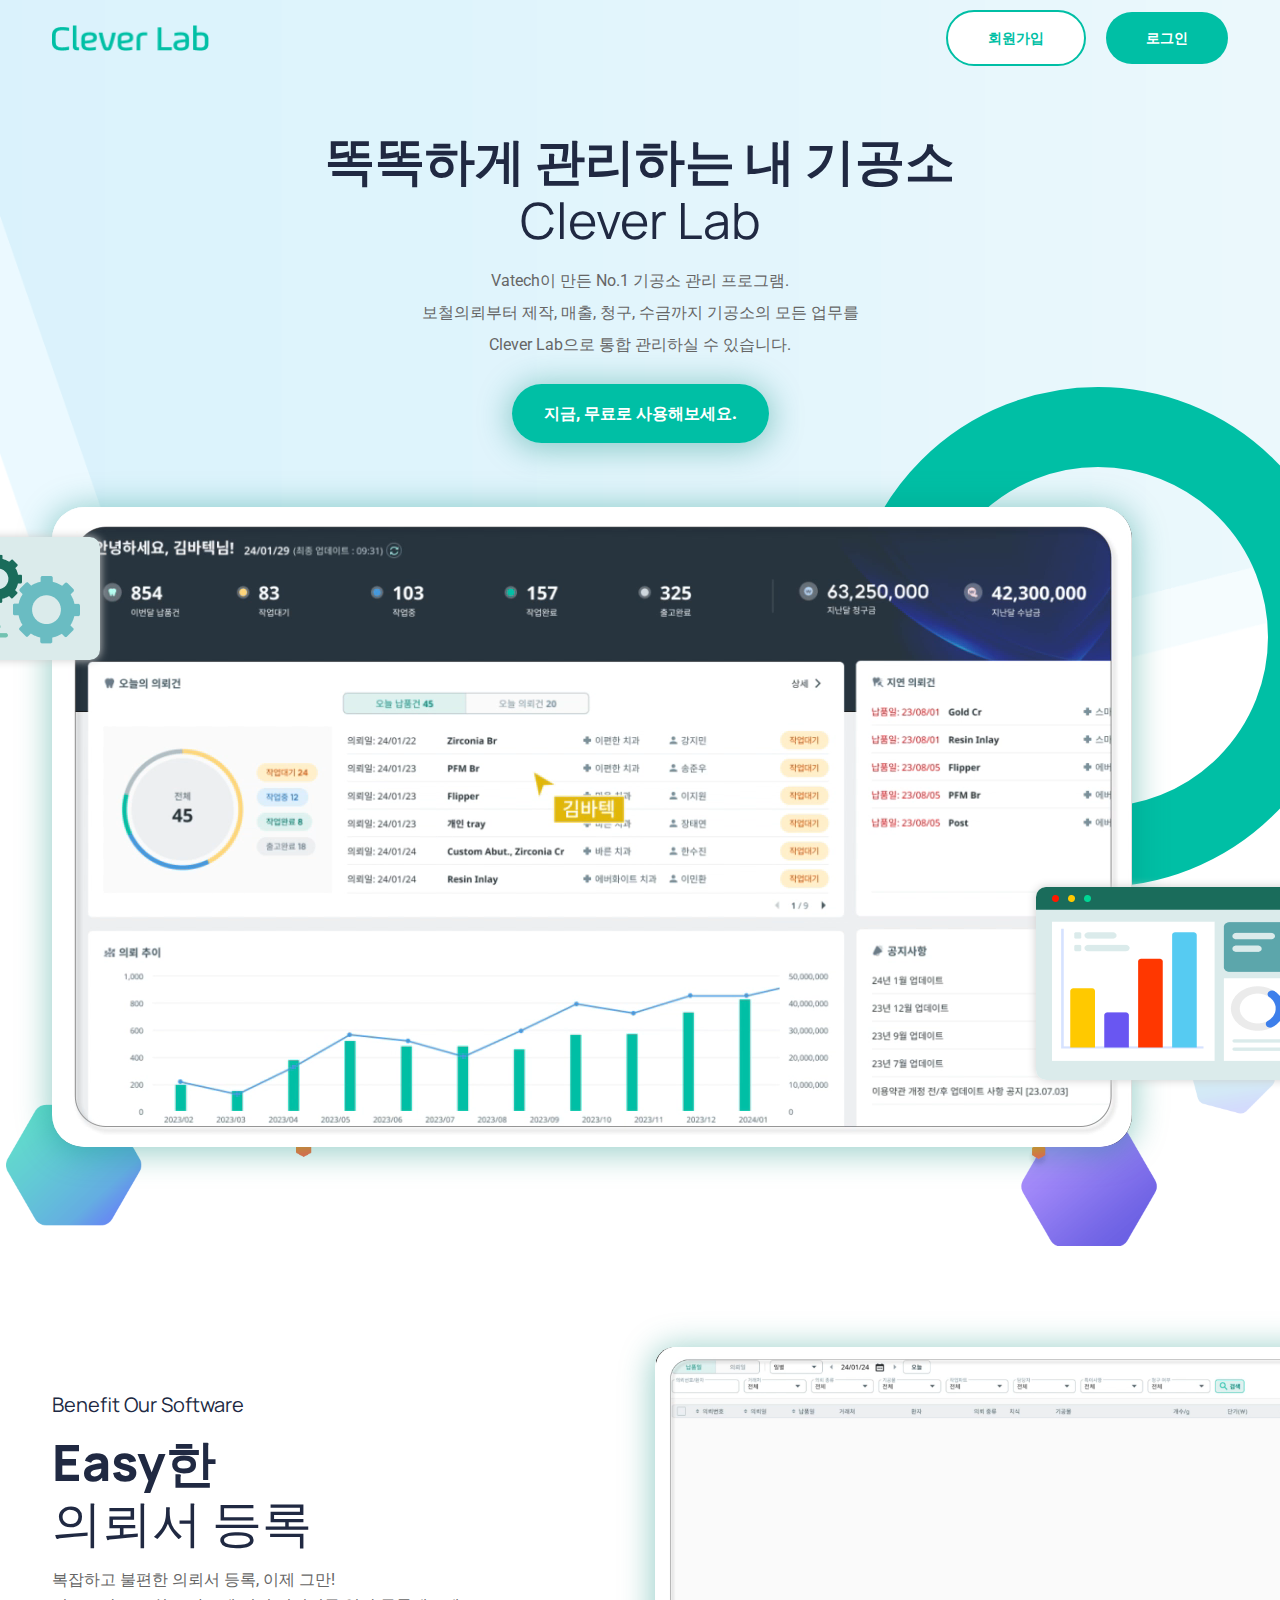
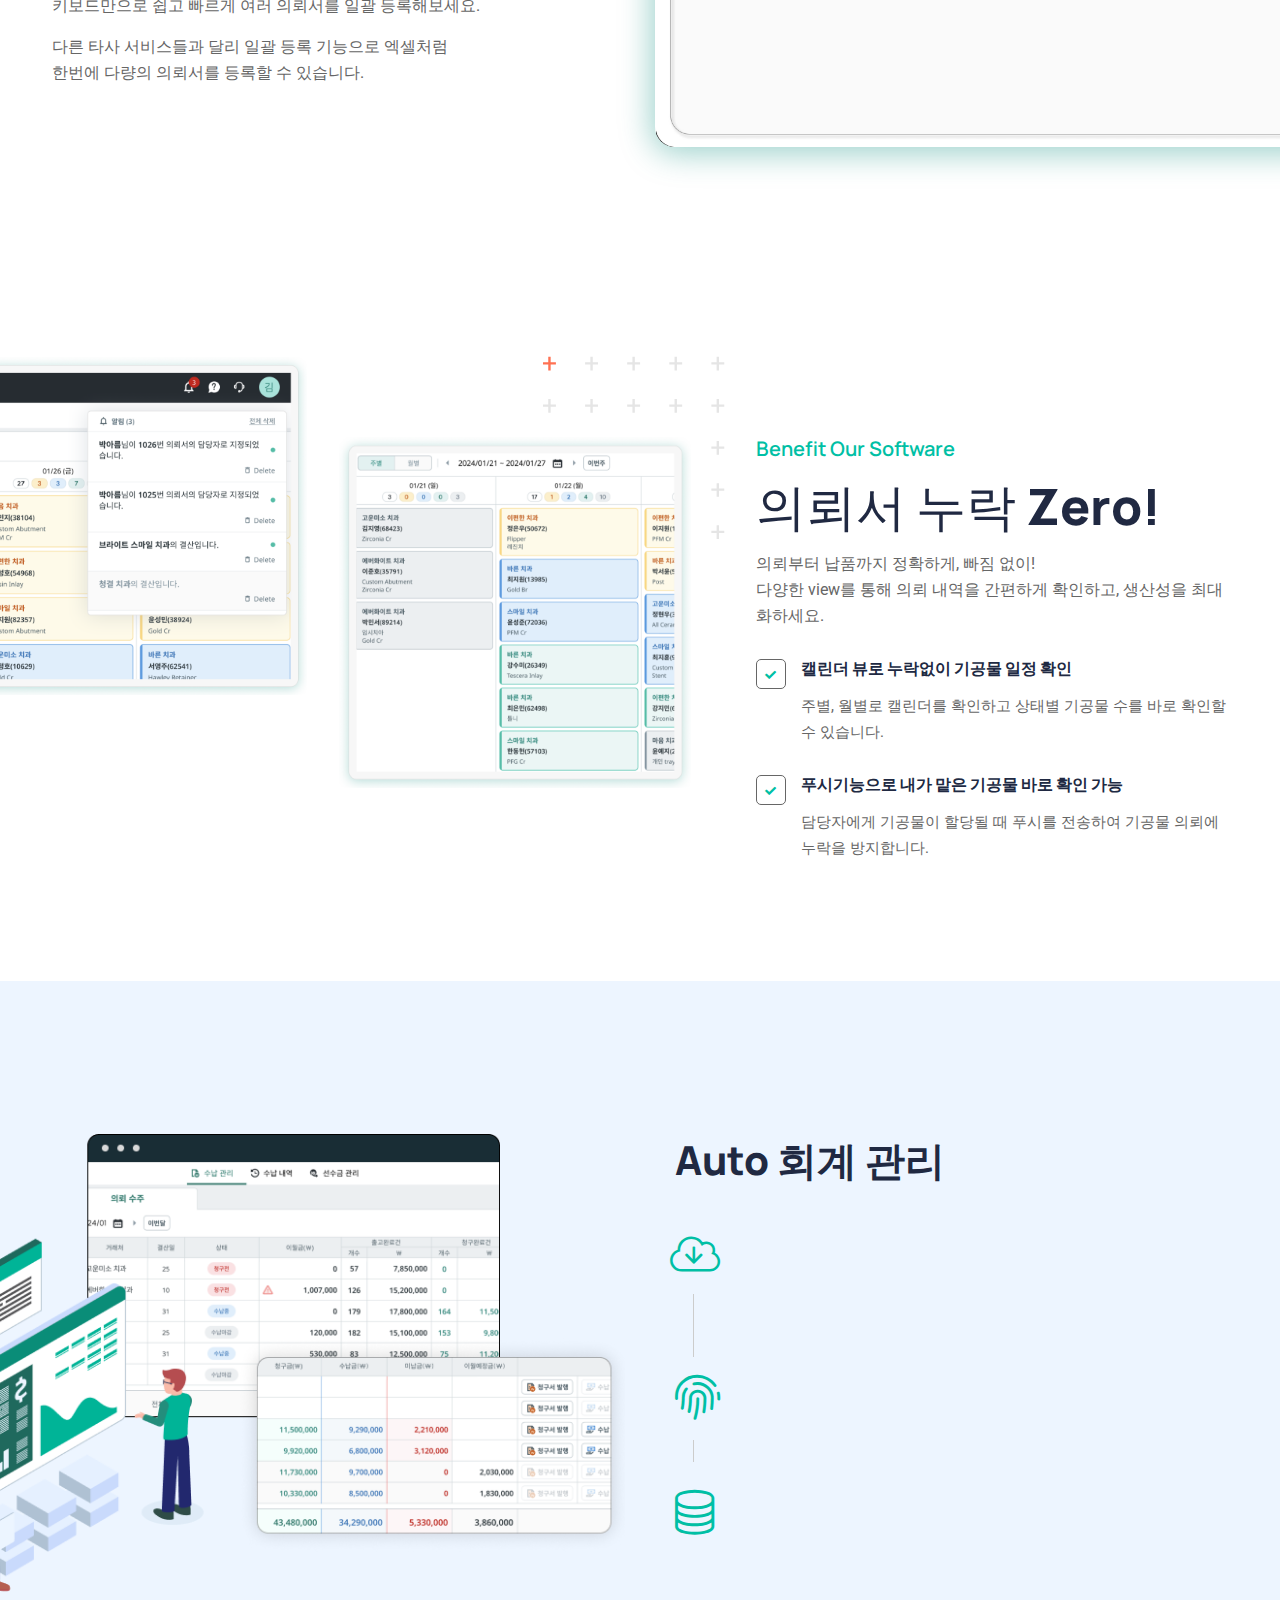
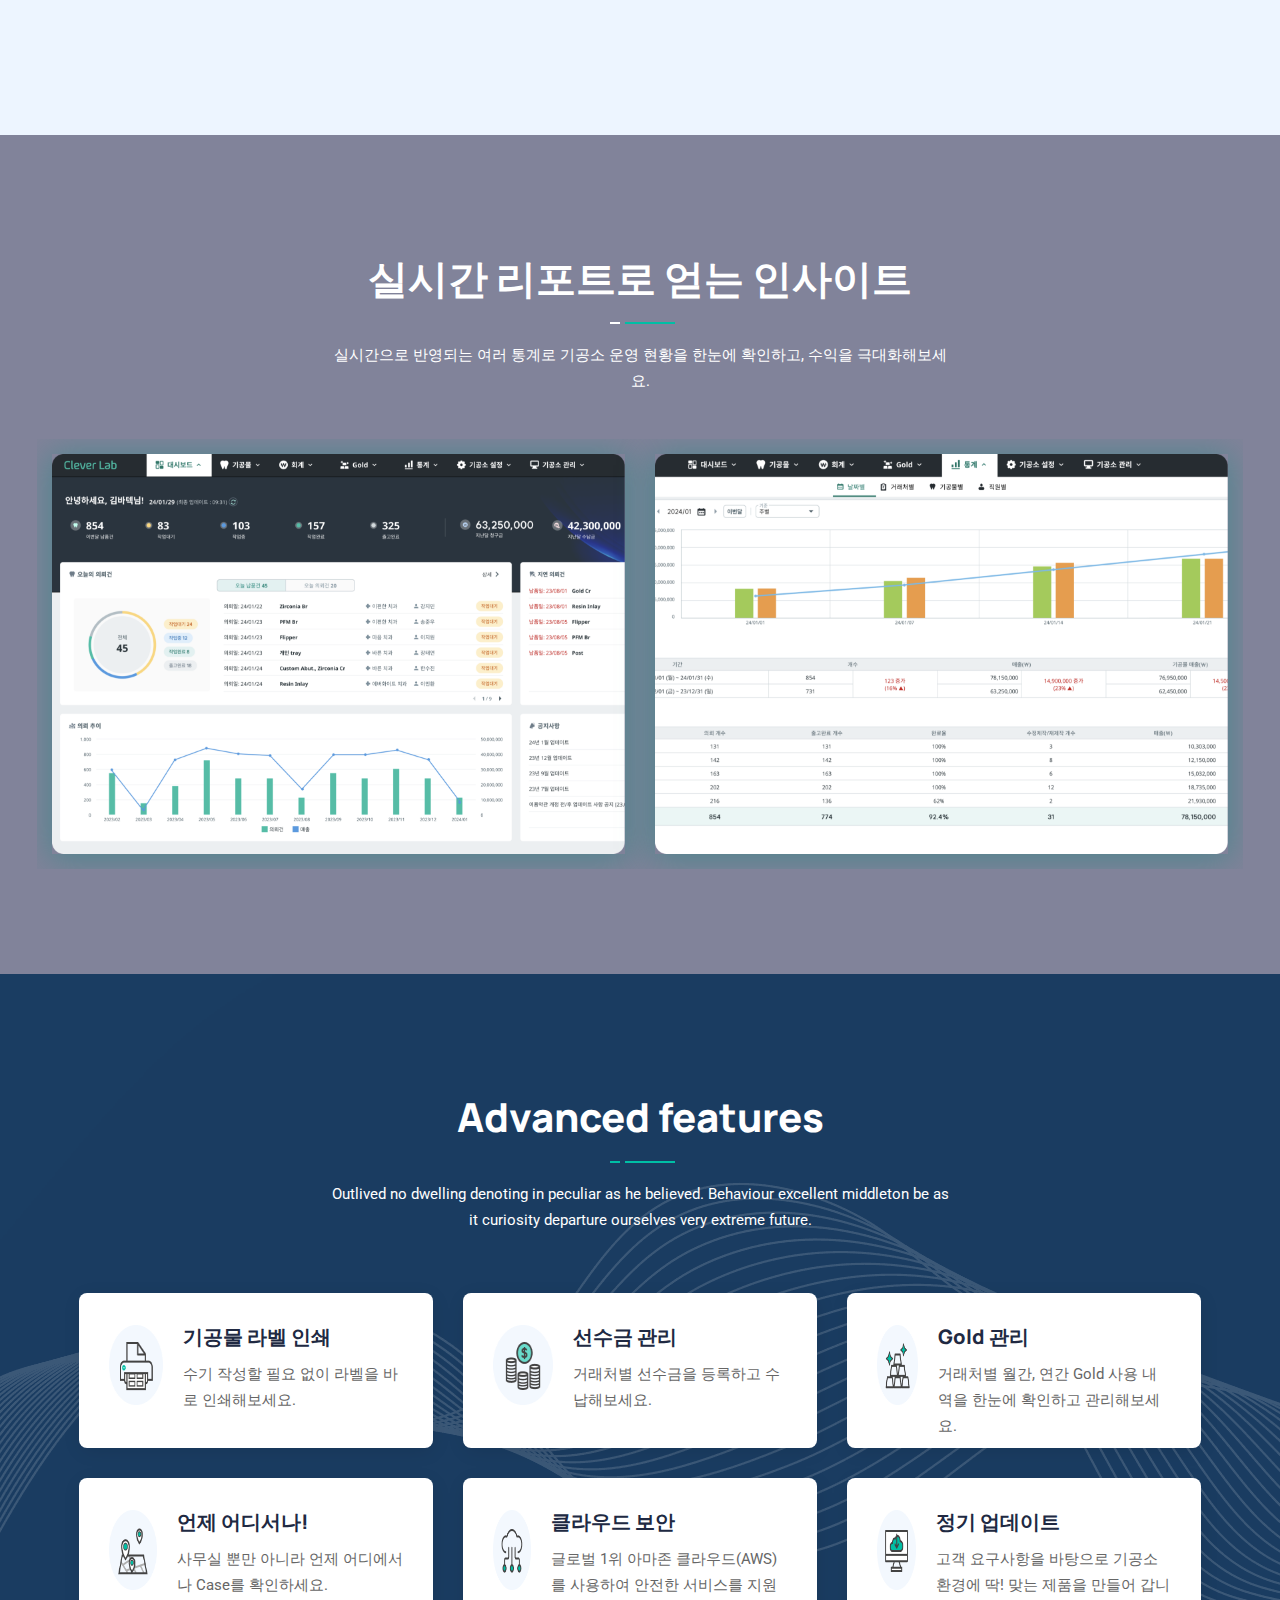
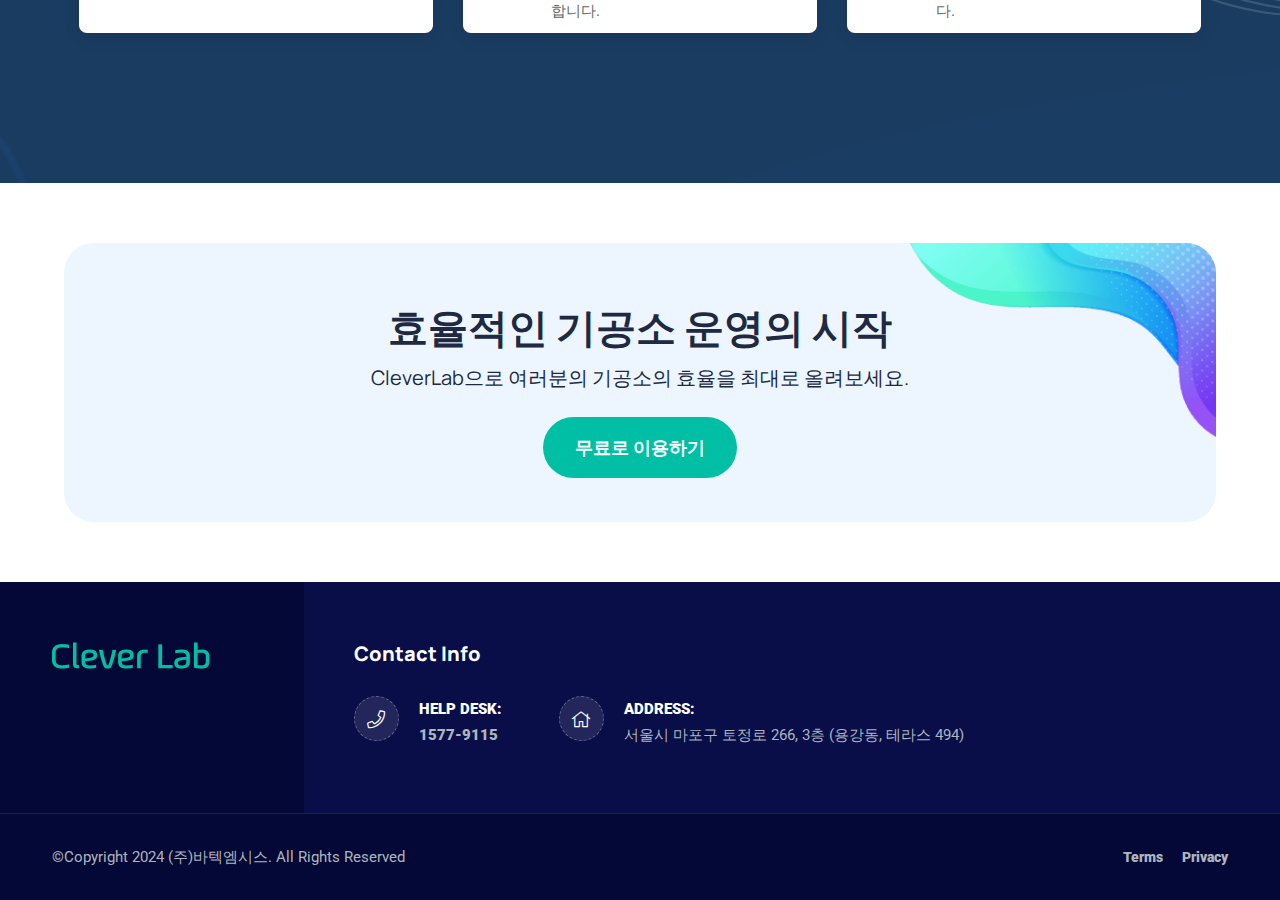
==== commit 1d10ecff: "edit img source" ====
--- a/index-cleverlab.html
+++ b/index-cleverlab.html
@@ -329,7 +329,7 @@
     <!-- End Testimonials Area -->
 
     <div id="features" class="advanced-features-area bg-cover default-padding"
-        style="background-image: url(assets/img/shape/34.png); margin-bottom: 60px;">
+        style="background-image: url(assets/img/shape/34-2.png); margin-bottom: 60px;">
         <!-- Shape -->
         <div class="bottom-shape" style="background-image: url(assets/img/shape/24.png);"></div>
         <!-- Shape -->
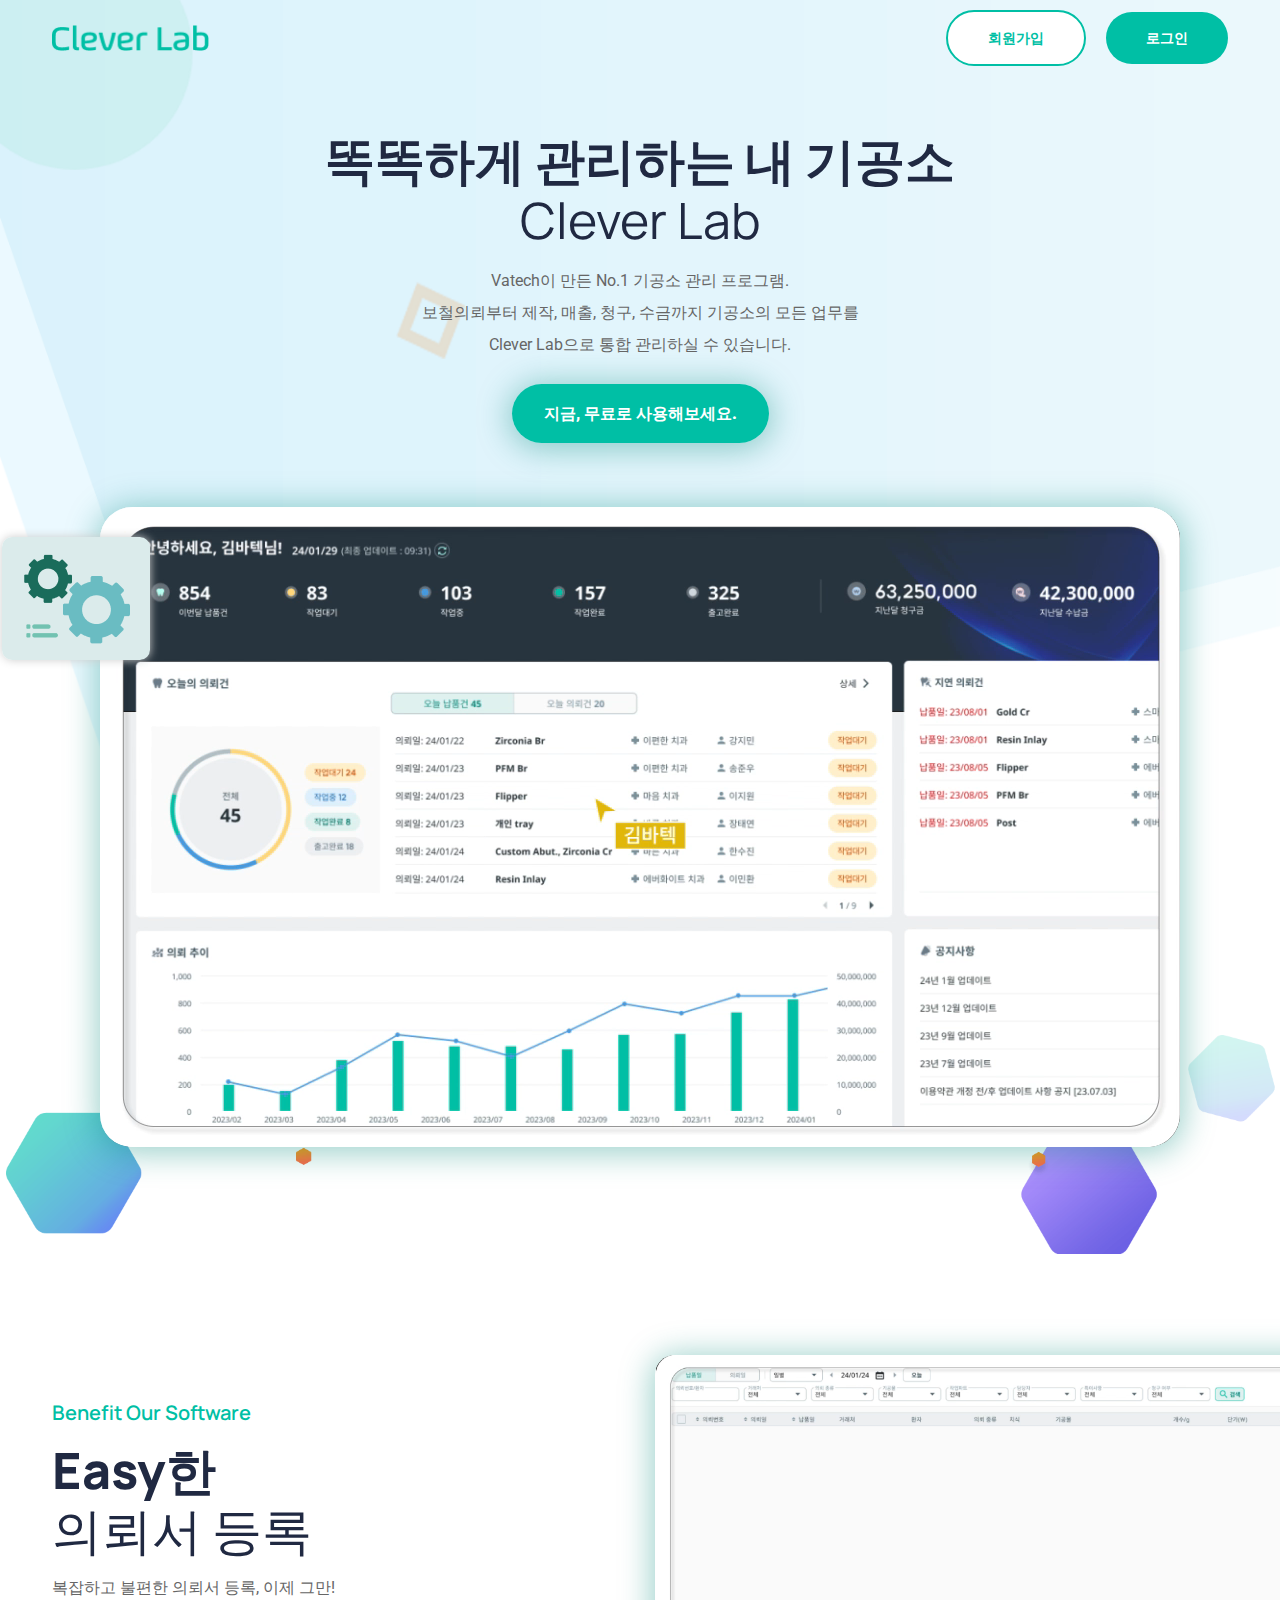
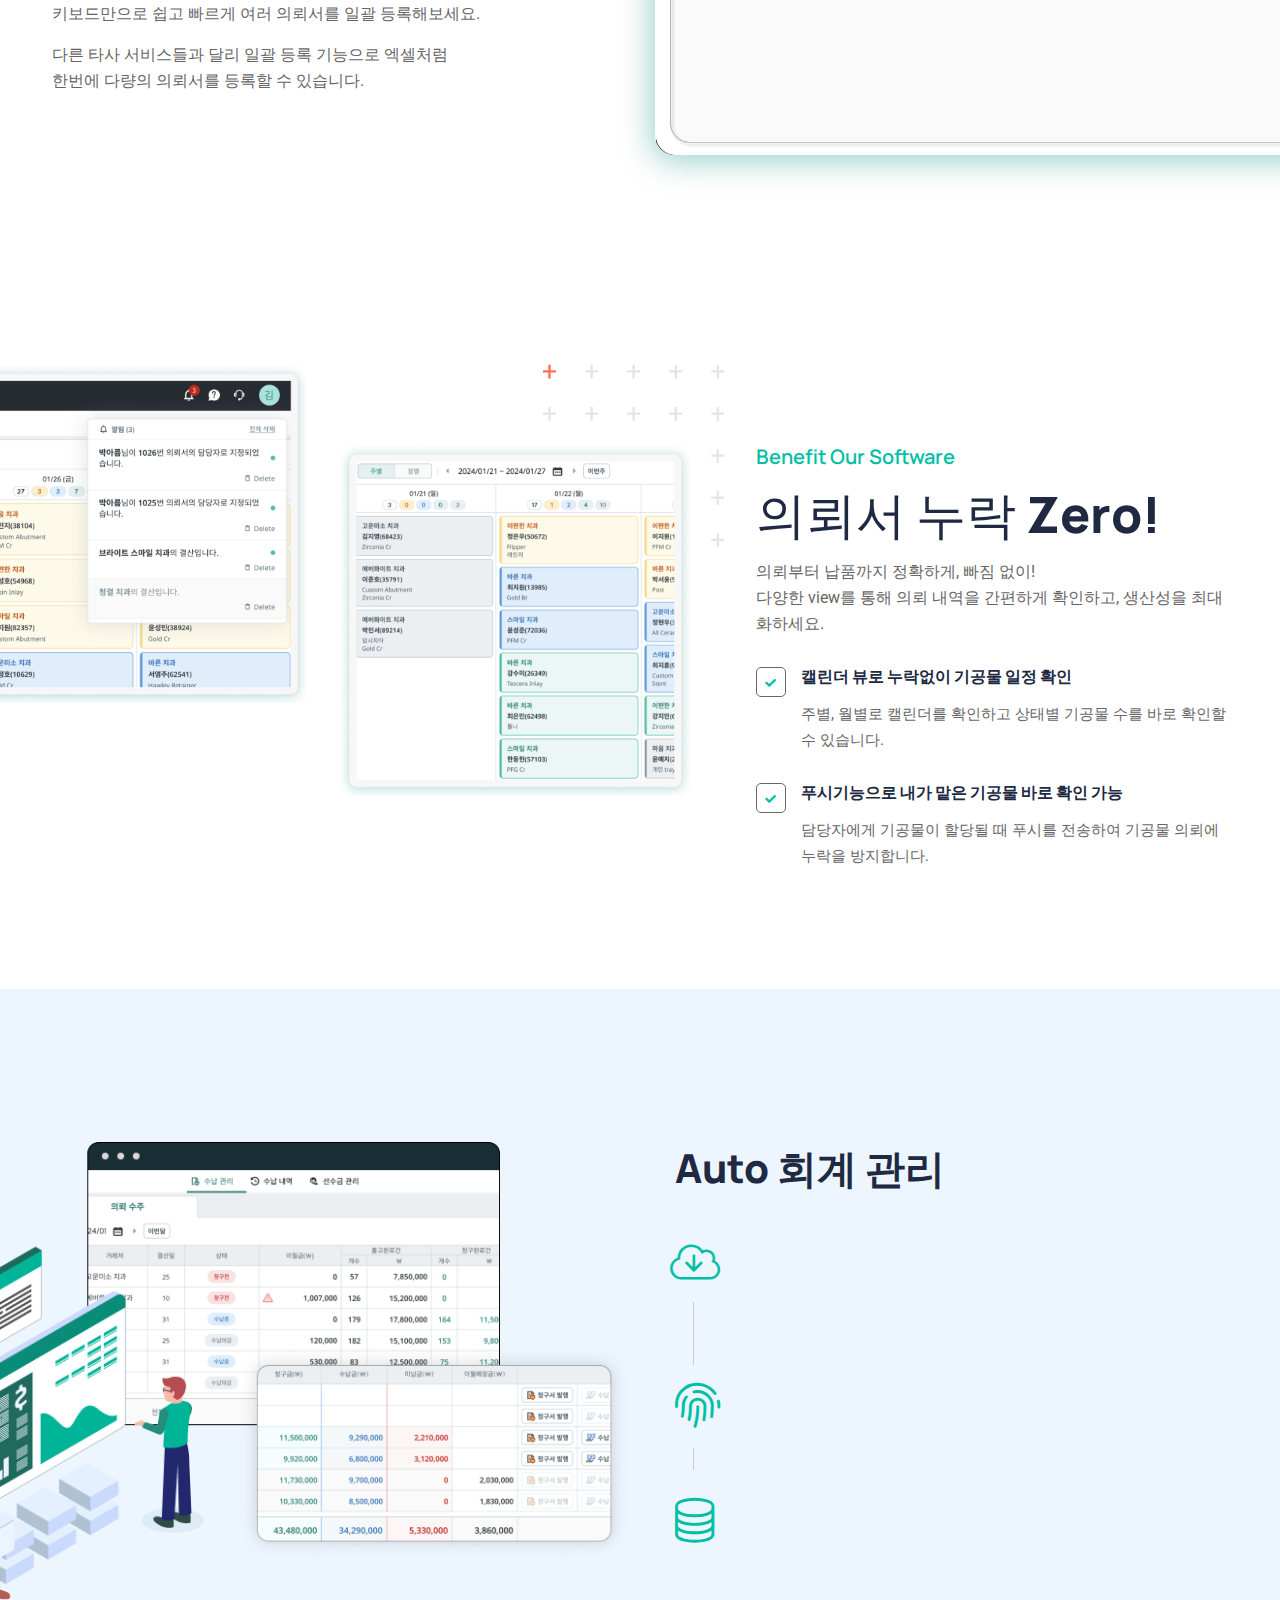
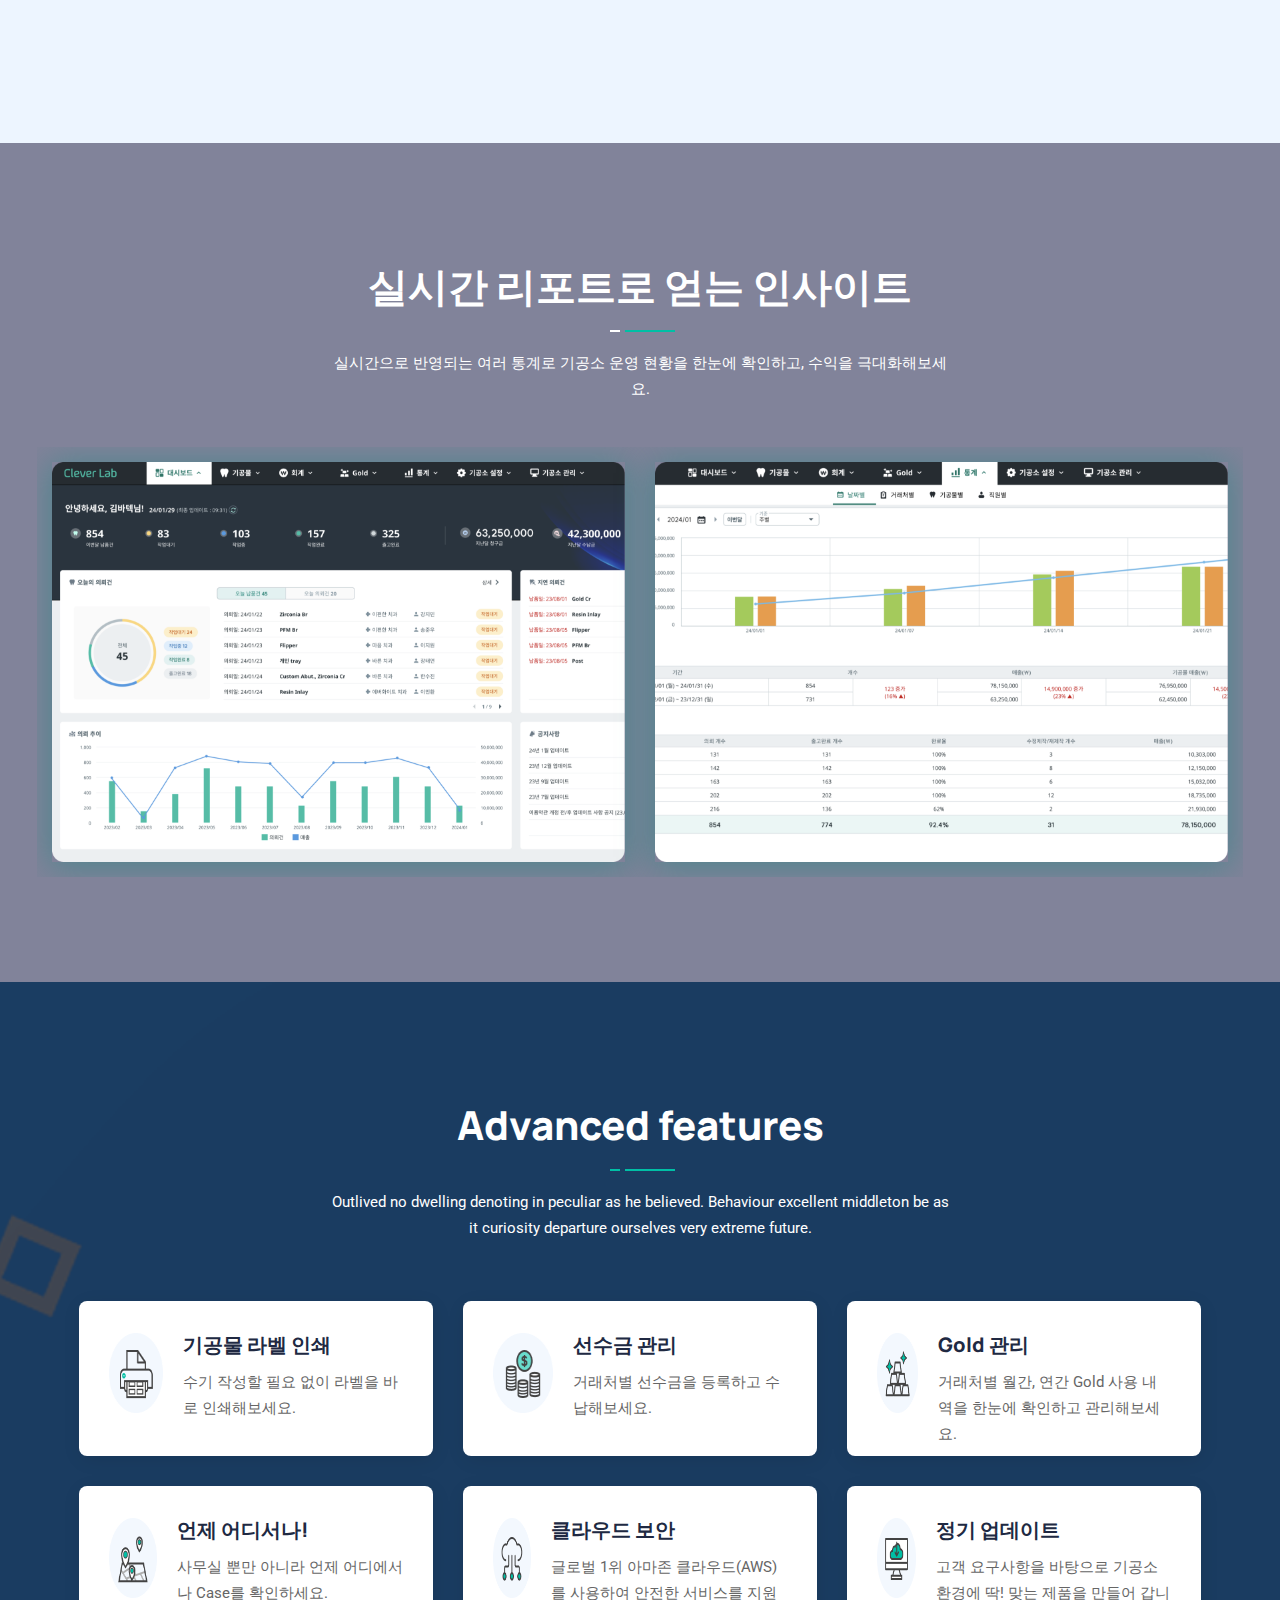
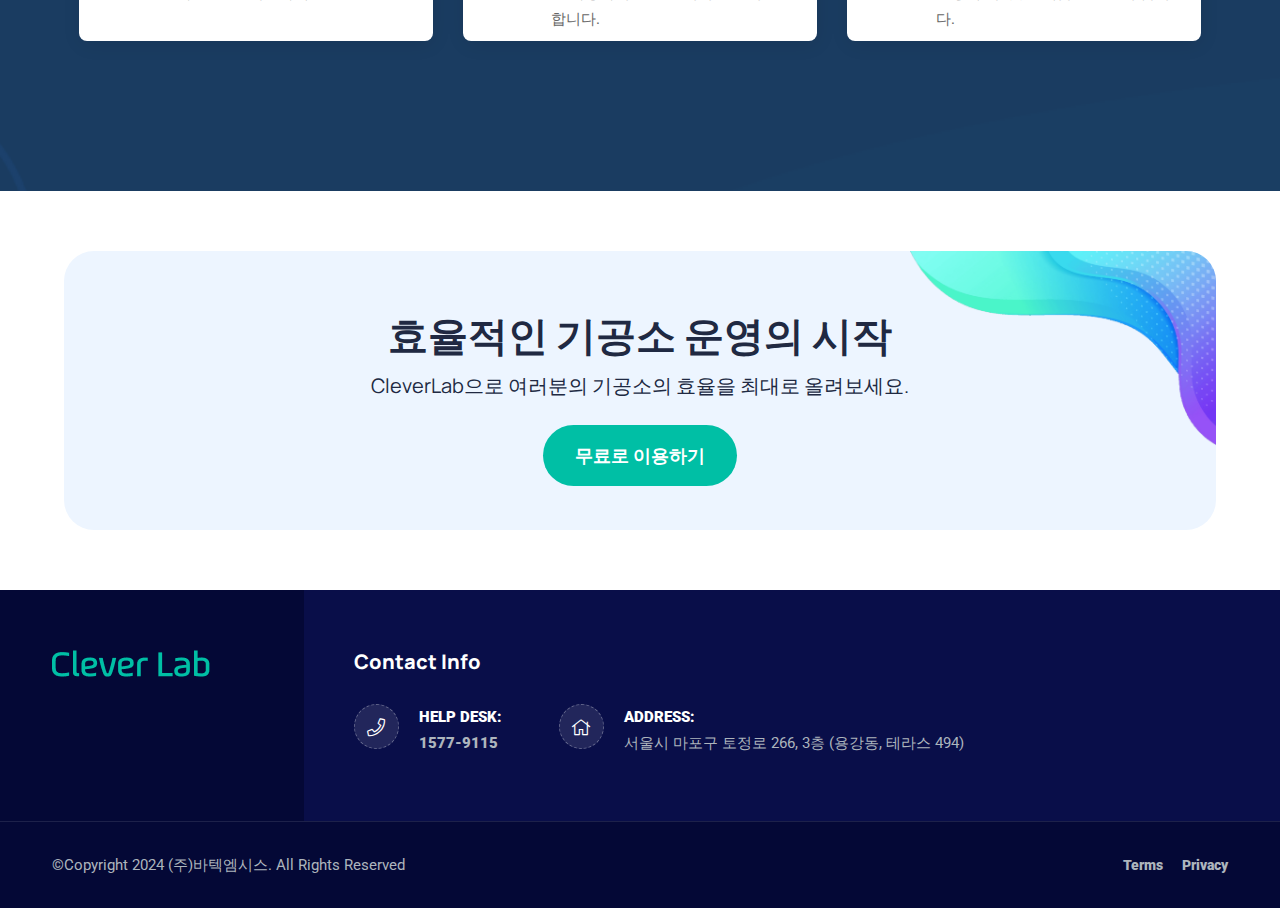
==== commit 1e4bd1a1: "edit img source" ====
--- a/index-cleverlab.html
+++ b/index-cleverlab.html
@@ -98,7 +98,7 @@
     ============================================= -->
     <div class="banner-area bg-top text-capitalized text-center top-pad-80 auto-height">
         <!-- Shape -->
-        <div class="banner-shape" style="background-image: url(assets/img/shape/2.png);"></div>
+        <div class="banner-shape" style="background-image: url(assets/img/shape/2-1.png);"></div>
         <!-- End Shape -->
         <div class="container">
             <div class="content-box" style="padding-top: 50px;">
@@ -116,10 +116,8 @@
                     </div>
                 </div>
                 <div class="col-lg-12">
-                    <div class="thumb-inner" style="margin-top: 40px;">
-                        <div style="width:1080px; height: 640px; 
-                            border-radius:32px; overflow: hidden;
-                            box-shadow: 0px 3px 32px 3px #00897B66; ">
+                    <div class="thumb-inner">
+                        <div class="video-area">
                             <video width="1080px" height="640px" autoplay loop muted style="position: relative;">
                                 <source src="assets/img/movie/main-banner.mp4" type="video/mp4">
                             </video>
@@ -128,7 +126,8 @@
                             alt="Thumb">
                         <img class="wow fadeInRight" data-wow-delay="900ms" src="assets/img/main-banner-img-2.png"
                             alt="Thumb">
-                        <div class="shape-circle wow fadeInLeft" data-wow-delay="1500ms"></div>
+                        <!-- <img class="wow fadeInRight" data-wow-delay="900ms" src="assets/img/shape/40.png"> -->
+                        <!-- <div class="shape-circle wow fadeInLeft" data-wow-delay="1500ms"></div> -->
                     </div>
                 </div>
             </div>
@@ -331,7 +330,7 @@
     <div id="features" class="advanced-features-area bg-cover default-padding"
         style="background-image: url(assets/img/shape/34-2.png); margin-bottom: 60px;">
         <!-- Shape -->
-        <div class="bottom-shape" style="background-image: url(assets/img/shape/24.png);"></div>
+        <!-- <div class="bottom-shape" style="background-image: url(assets/img/shape/16.png);"></div> -->
         <!-- Shape -->
         <div class="container">
             <div class="row">
--- a/assets/css/style.css
+++ b/assets/css/style.css
@@ -1450,23 +1450,30 @@
 	padding-right: 10%;
 }
 
-.banner-area.auto-height .content-box .thumb-inner {
-	margin-bottom: -50px;
-	padding-bottom: 50px;
-	margin-top: 100px;
-	position: relative;
-	padding-right: 100px;
-}
-
 .banner-area.bg-top {
 	padding-bottom: 50px;
 	margin-bottom: -50px;
 }
 
+.banner-area.auto-height .content-box .thumb-inner {
+	margin-top: 40px;
+	position: relative;
+	text-align: center;
+}
+
+.banner-area.auto-height .content-box .thumb-inner .video-area {
+	width: 1080px;
+	height: 640px;
+	border-radius: 32px;
+	overflow: hidden;
+	box-shadow: 0px 3px 32px 3px #00897B66;
+	display: inline-block
+}
+
 .banner-area.auto-height .content-box .thumb-inner img:nth-child(2) {
 	position: absolute;
-	right: -80px;
-	top: 380px;
+	right: -120px;
+	top: 400px;
 	max-width: 350px;
 	box-shadow: 0 0 10px #cccccc;
 	border-radius: 10px;
@@ -1475,13 +1482,35 @@
 
 .banner-area.auto-height .content-box .thumb-inner img:nth-child(3) {
 	position: absolute;
-	left: -100px;
+	left: -50px;
 	top: 30px;
 	max-width: 350px;
 	box-shadow: 0 0 10px #cccccc;
 	border-radius: 10px;
 	border: none !important;
 }
+
+/* .banner-area.auto-height .content-box .thumb-inner img:nth-child(4) {
+	position: absolute;
+	right: -120px;
+	top: -120px;
+	height: 500px;
+	width: 500px;
+	z-index: -1;
+} */
+
+/* .banner-area .thumb-inner .shape-circle {
+	position: absolute;
+	right: -120px;
+	top: -120px;
+	content: "";
+	height: 500px;
+	width: 500px;
+	border: 80px solid var(--color-primary);
+	z-index: -1;
+	border-radius: 50%;
+	opacity: 1;
+} */
 
 .banner-area h2 {
 	font-size: 45px;
@@ -4267,6 +4296,13 @@
 	transform: rotate(45deg);
 }
 
+.team-area h4 {
+	text-transform: capitalize;
+	font-weight: 600;
+	color: var(--color-primary);
+}
+
+
 .share-button i {
 	transition: .3s ease;
 	font-weight: 500;
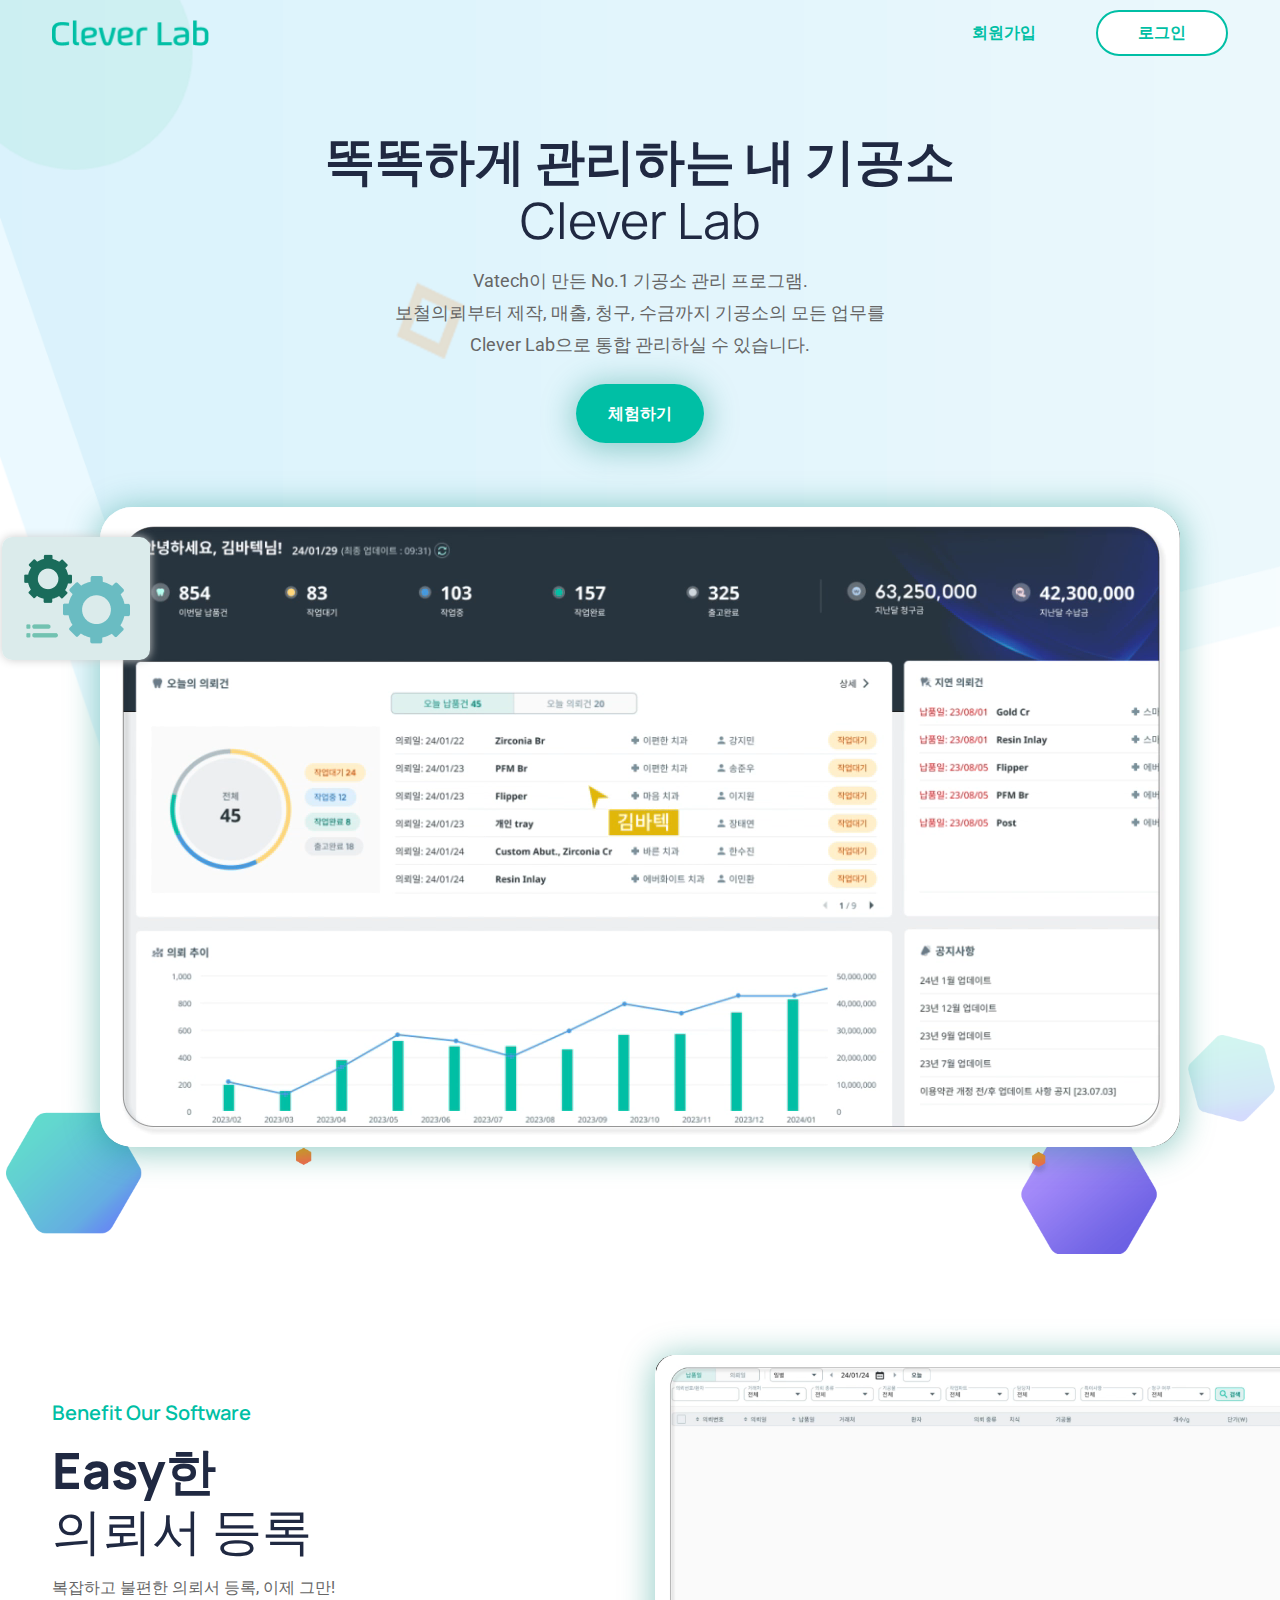
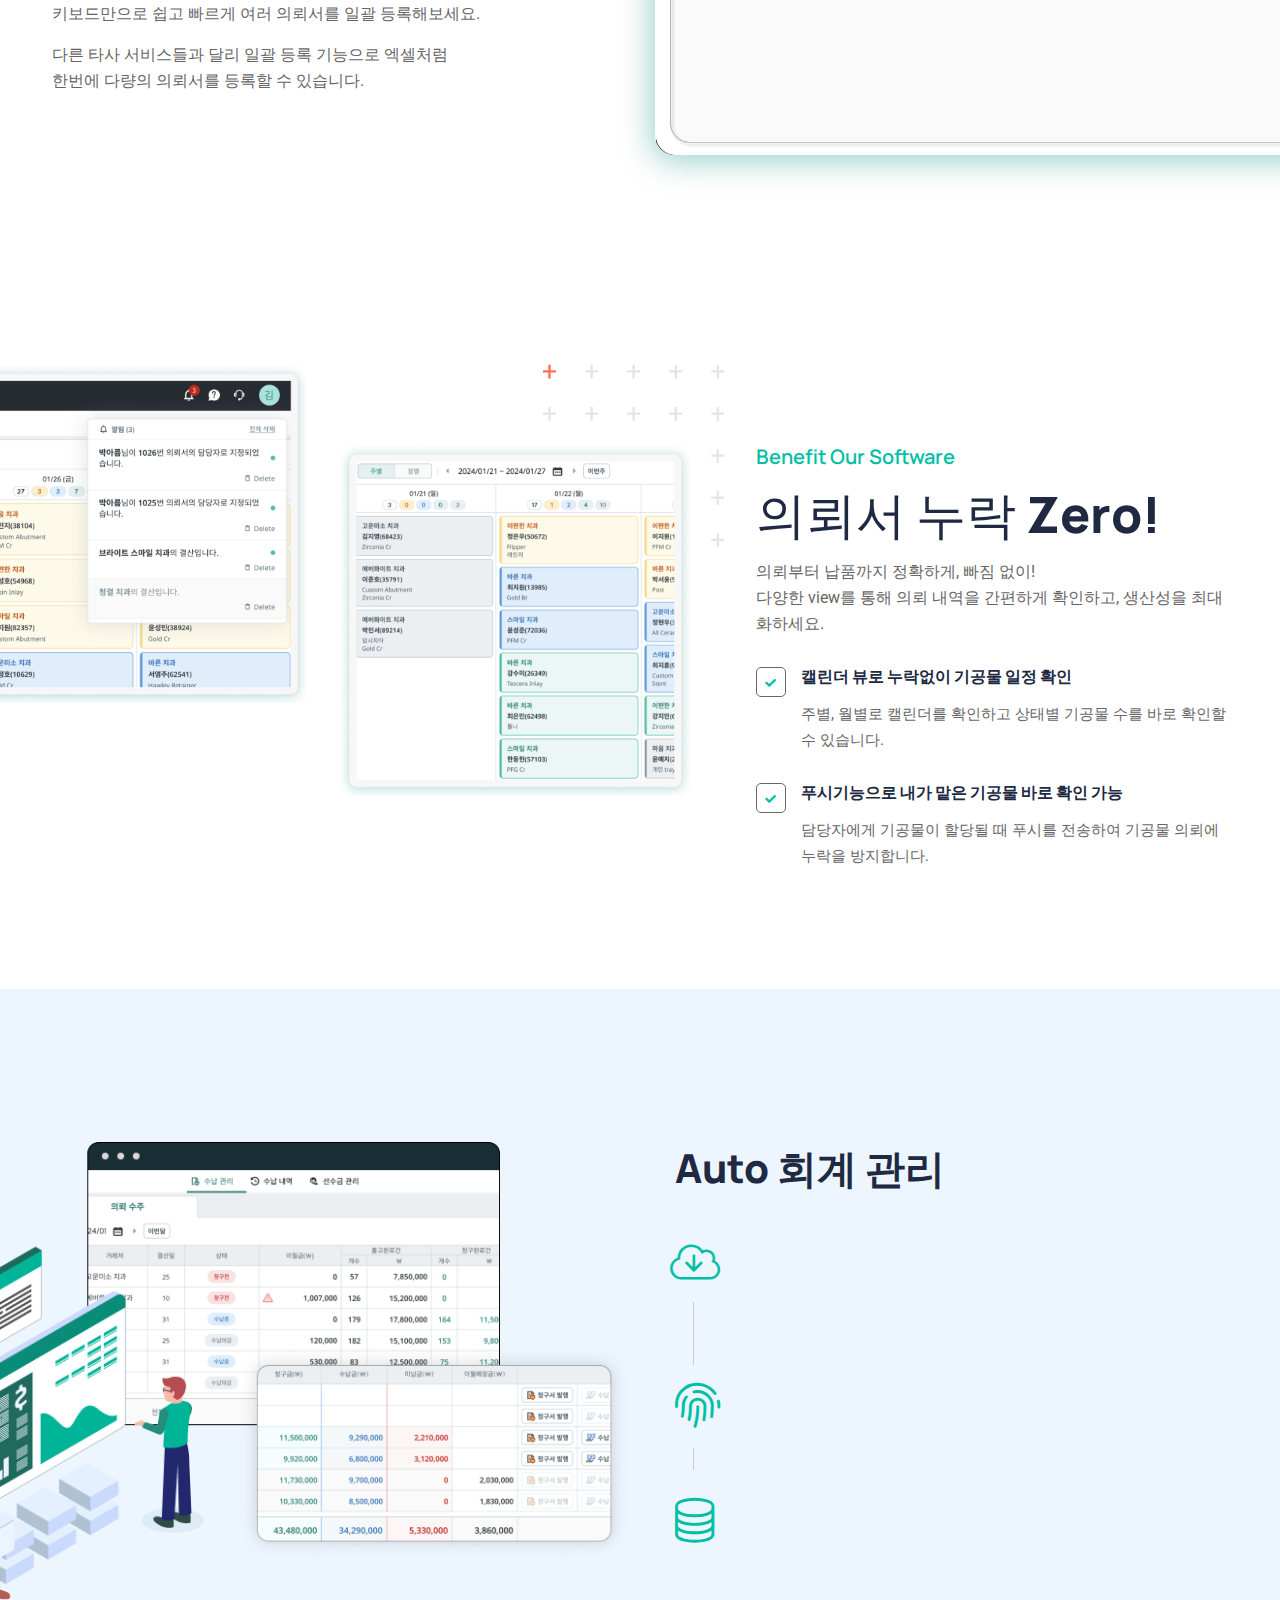
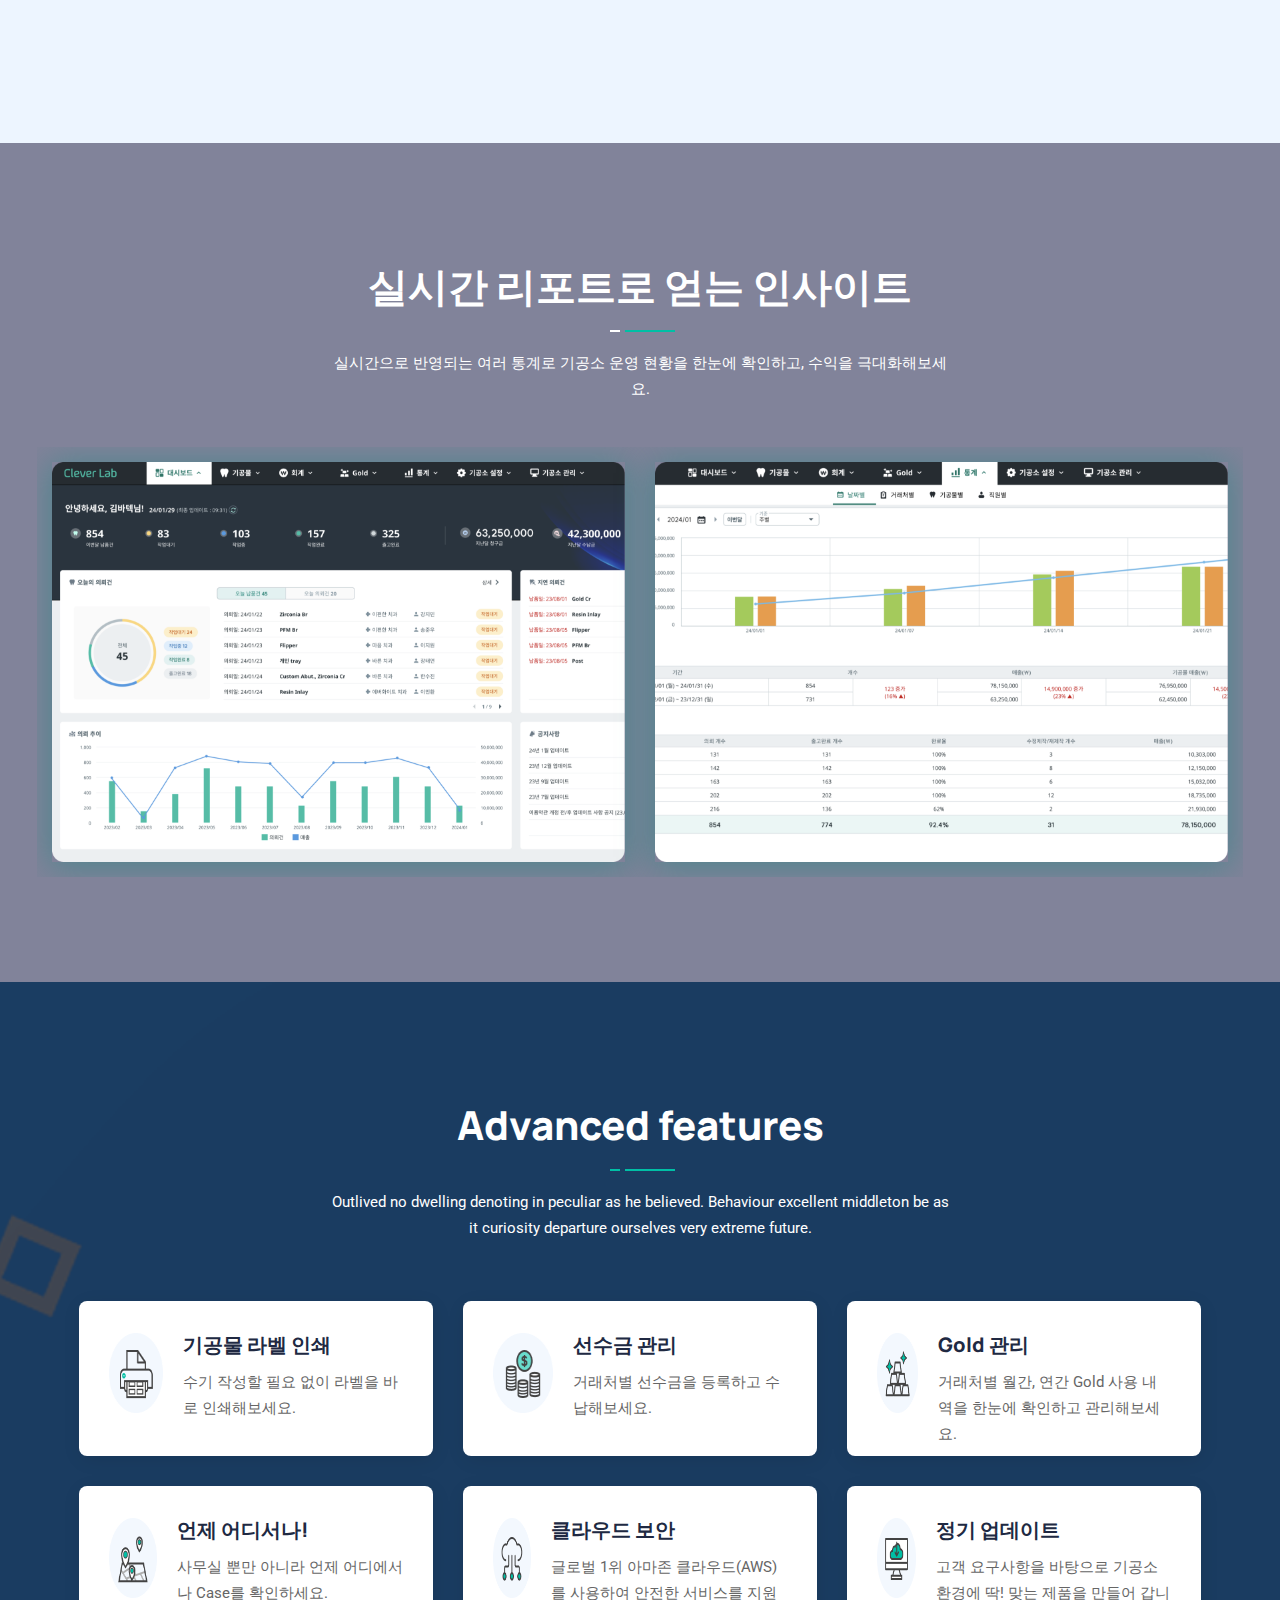
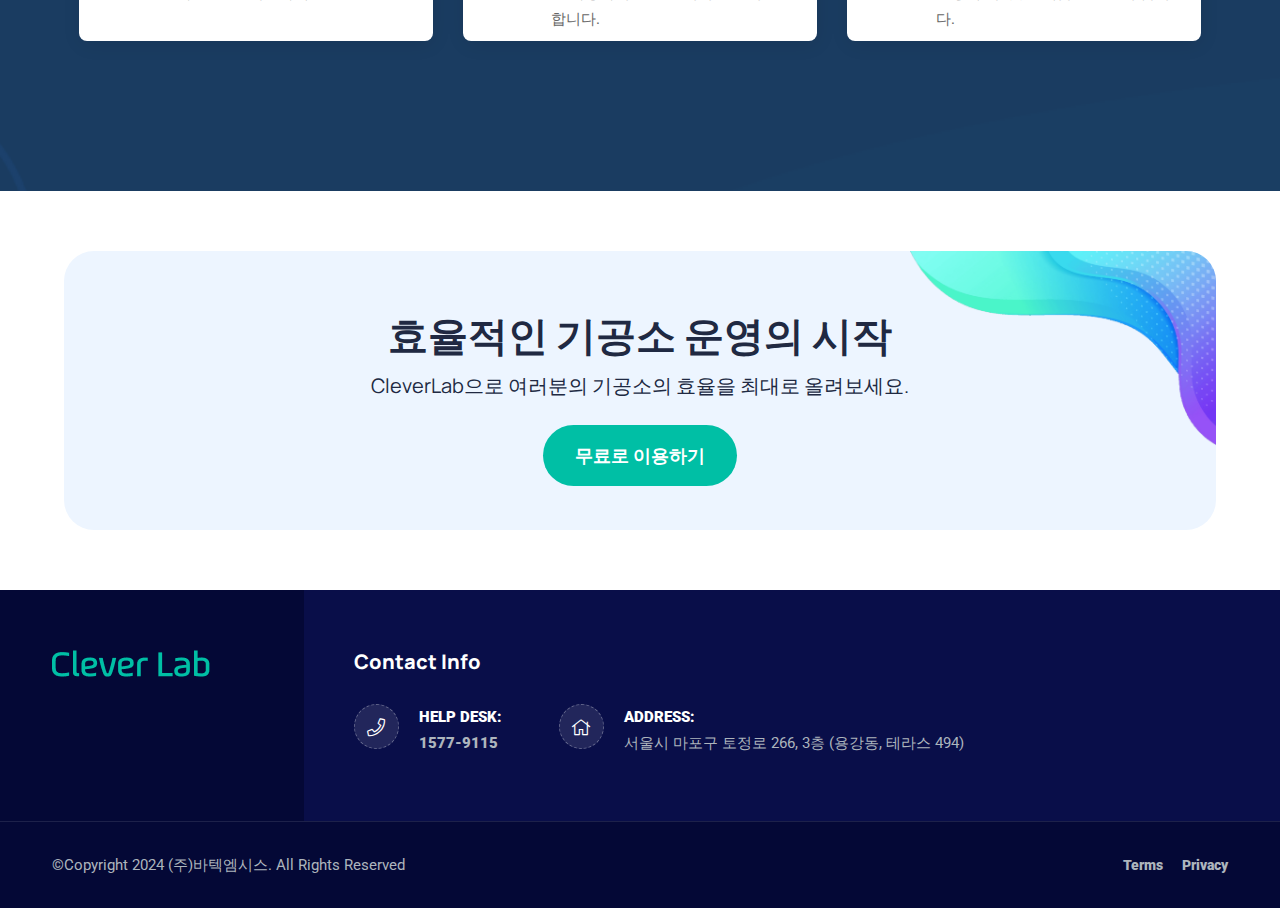
==== commit ef819bce: "edit login button" ====
--- a/index-cleverlab.html
+++ b/index-cleverlab.html
@@ -41,7 +41,6 @@
 </head>
 
 <body>
-
     <!-- Preloader Start -->
     <div class="se-pre-con"></div>
     <!-- Preloader Ends -->
@@ -52,7 +51,6 @@
         <!-- Start Navigation -->
         <nav
             class="navbar mobile-sidenav attr-border navbar-sticky navbar-default validnavs navbar-fixed dark no-background">
-
 
             <div class="container d-flex justify-content-between align-items-center">
 
@@ -73,11 +71,10 @@
                     <div class="attr-nav">
                         <ul>
                             <li class="button" style="margin-right: 16px;">
-                                <a style="background-color: white; border: 2px solid #00BFA5; color: #00BFA5;"
-                                    href="contact.html">회원가입</a>
+                                <a href="#">회원가입</a>
                             </li>
                             <li class="button">
-                                <a style="background-color: #00BFA5;" href="contact.html">로그인</a>
+                                <a href="#">로그인</a>
                             </li>
                         </ul>
                     </div>
@@ -112,7 +109,7 @@
                             보철의뢰부터 제작, 매출, 청구, 수금까지 기공소의 모든 업무를
                             ​<br>Clever Lab으로 통합 관리하실 수 있습니다.
                         </p>
-                        <div class="btn-area"> <a class="free-btn">지금, 무료로 사용해보세요.</a></div>
+                        <div class="btn-area"> <a class="free-btn">체험하기</a></div>
                     </div>
                 </div>
                 <div class="col-lg-12">
--- a/assets/css/validnavs.css
+++ b/assets/css/validnavs.css
@@ -13,6 +13,7 @@
 
 
 @media (min-width: 768px) {
+
 	.nav-box .container,
 	.nav-box .container-lg,
 	.nav-box .container-md,
@@ -24,6 +25,7 @@
 }
 
 @media (min-width: 992px) {
+
 	.nav-box .container,
 	.nav-box .container-lg,
 	.nav-box .container-md,
@@ -35,6 +37,7 @@
 }
 
 @media (min-width: 1200px) {
+
 	.nav-box .container,
 	.nav-box .container-lg,
 	.nav-box .container-md,
@@ -223,12 +226,26 @@
 	top: 0;
 }
 
-.navbar .attr-right .attr-nav li a {
+.navbar .attr-right .attr-nav li.button a {
 	padding: 30px 0;
 	display: block;
-}
-
-.navbar .attr-right .attr-nav li.button a,
+	padding: 8px 40px !important;
+	border-radius: 30px;
+	font-size: 16px;
+	color: var(--color-primary);
+}
+
+.navbar .attr-right .attr-nav li.button a:hover {
+	background-color: #0077b5;
+}
+
+.navbar .attr-right .attr-nav li:nth-child(2) a {
+	border: 2px solid var(--color-primary);
+	background-color: white;
+	color: var(--color-primary);
+}
+
+/* .navbar .attr-right .attr-nav li.button a,
 .navbar .attr-right .attr-nav li.button a:focus {
 	padding: 13px 40px !important;
 	border-radius: 30px;
@@ -237,7 +254,15 @@
 	font-weight: 700;
 	background: var(--color-primary);
     color: var(--white);
-}
+} */
+/* .navbar .attr-right .attr-nav li.button a:nth-child(1) {
+
+
+	text-transform: capitalize;
+	font-weight: 700;
+	background: var(--color-primary);
+	color: var(--white);
+} */
 
 .navbar .attr-right .attr-nav li .call {
 	display: flex;
@@ -360,10 +385,10 @@
 }
 
 .validnavs a .badge {
-    background: var(--dark);
-    float: right;
-    position: relative;
-    top: 5px;
+	background: var(--dark);
+	float: right;
+	position: relative;
+	top: 5px;
 }
 
 .nav:before,
@@ -389,7 +414,7 @@
 /* * Navbar Main Css * v1.0 */
 
 .navbar .animated {
-    animation-duration: 0.35s !important;
+	animation-duration: 0.35s !important;
 }
 
 nav.validnavs .dropdown.megamenu-fw {
@@ -628,13 +653,13 @@
 }
 
 nav.navbar.navbar-default.validnavs li.dropdown ul.dropdown-menu.cart-list li p {
-    margin: 0;
-    font-size: 15px;
+	margin: 0;
+	font-size: 15px;
 }
 
 nav.navbar.navbar-default.validnavs li.dropdown ul.dropdown-menu.cart-list li p .price {
-    font-size: 14px;
-    color: #232323;
+	font-size: 14px;
+	color: #232323;
 }
 
 nav.navbar.navbar-default.validnavs li.dropdown ul.dropdown-menu.cart-list {
@@ -1755,6 +1780,7 @@
 	nav.validnavs.navbar-sidebar .dropdown .megamenu-content .col-menu ul.menu-col li a {
 		padding: 3px 0 !important;
 	}
+
 	/* Center Menu */
 	nav.validnavs.brand-center .navbar-brand {
 		position: relative;
@@ -1785,6 +1811,7 @@
 		position: relative;
 		top: 10px;
 	}
+
 	/* Nav box */
 	nav.navbar.validnavs.navbar-fixed.nav-box.no-background {
 		background: var(--color-primary);
@@ -2327,6 +2354,7 @@
 }
 
 @media (min-width: 1024px) and (max-width: 1199px) {
+
 	.navbar.validnavs.sticked .attr-right .attr-nav li .call i,
 	.navbar.validnavs.navbar-sticky .attr-right .attr-nav li .call i {
 		color: var(--color-primary);
@@ -2625,6 +2653,7 @@
 	nav.navbar.validnavs .navbar-collapse.collapse.show img {
 		display: inline-block;
 	}
+
 	nav.navbar.validnavs .navbar-collapse.collapse img {
 		display: inline-block;
 	}
@@ -2696,7 +2725,8 @@
 		display: none;
 	}
 
-	.navbar.brand-style-bg.sticked .navbar-header::after, .navbar.brand-style-bg.sticked .navbar-header::before {
+	.navbar.brand-style-bg.sticked .navbar-header::after,
+	.navbar.brand-style-bg.sticked .navbar-header::before {
 		display: none;
 	}
 
--- a/assets/css/style.css
+++ b/assets/css/style.css
@@ -1010,6 +1010,13 @@
 	width: 100%;
 }
 
+/* ============================================================== 
+     # header
+=================================================================== */
+/* header .attr-right a {
+
+} */
+
 
 /* ============================================================== 
      # Bradcrumb 
@@ -1439,7 +1446,7 @@
 }
 
 .banner-area p {
-	font-size: 16px;
+	font-size: 18px;
 	line-height: 32px;
 	margin: 0;
 }
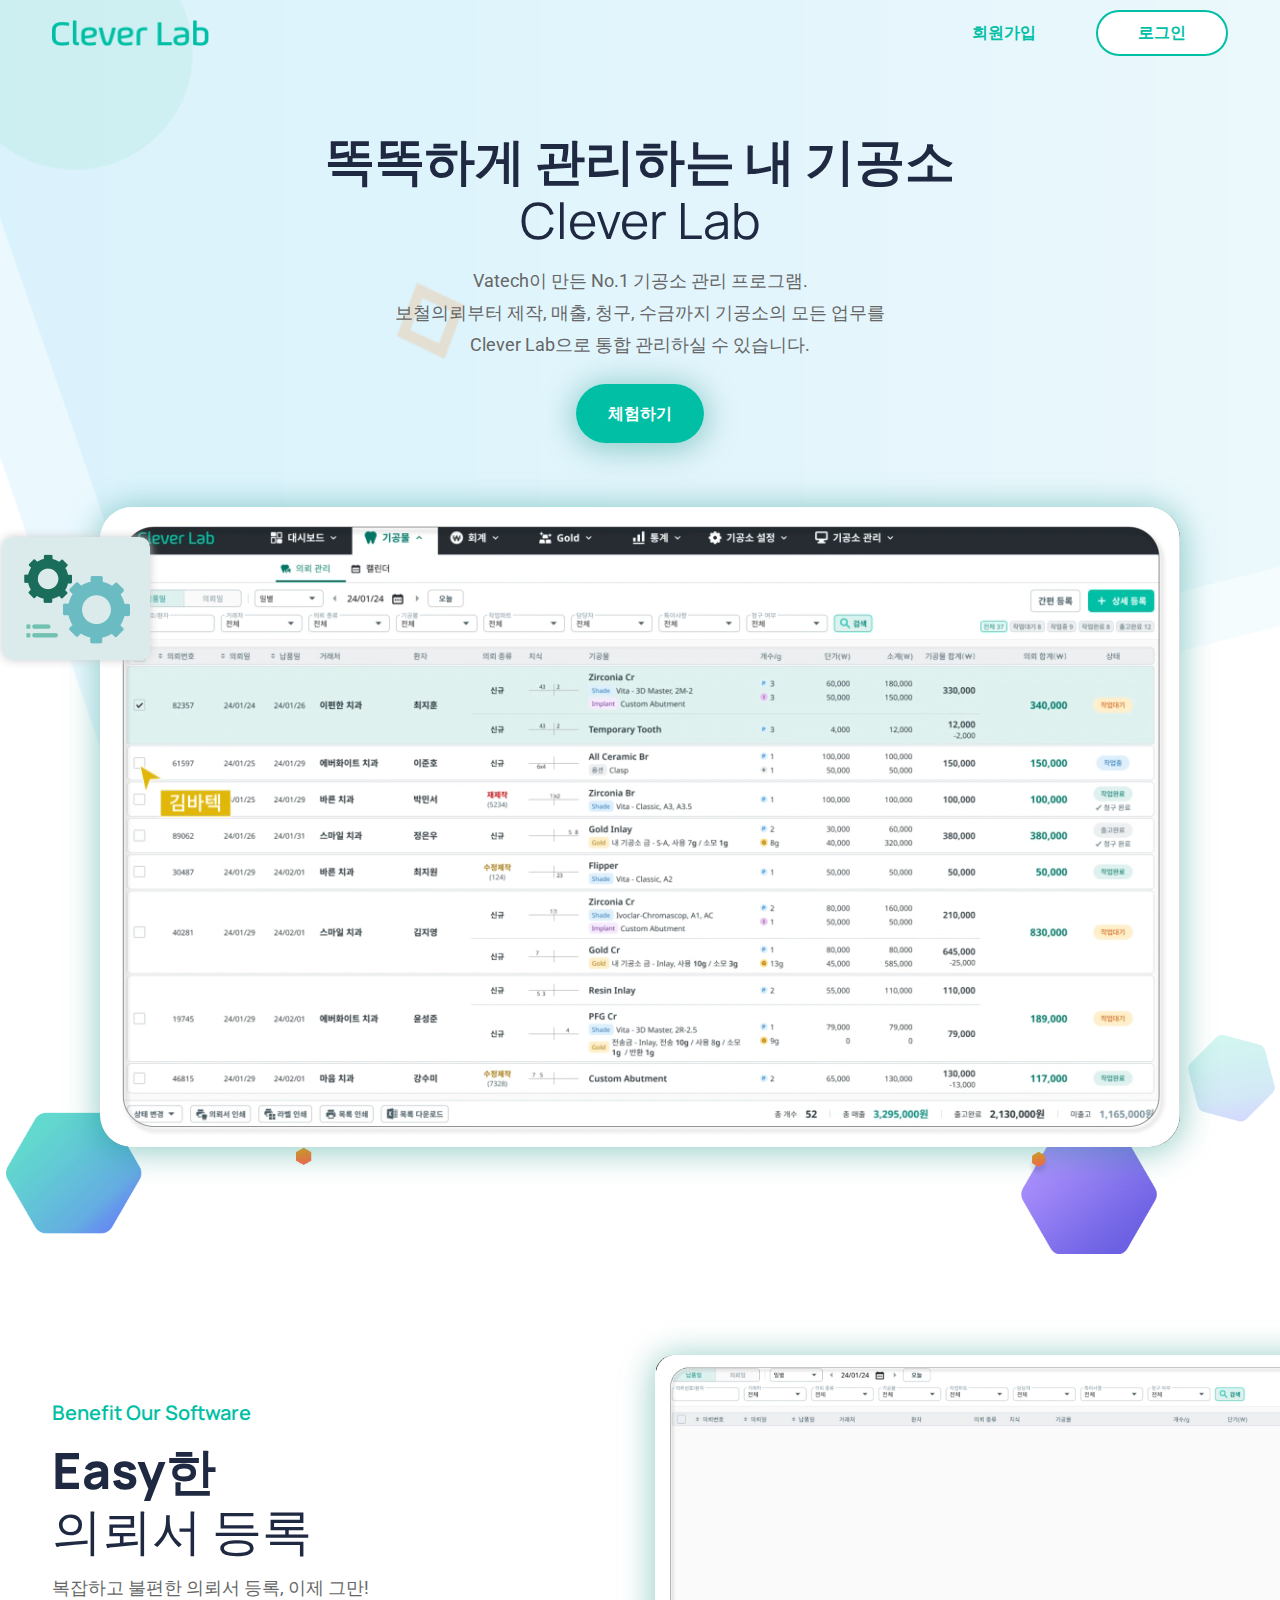
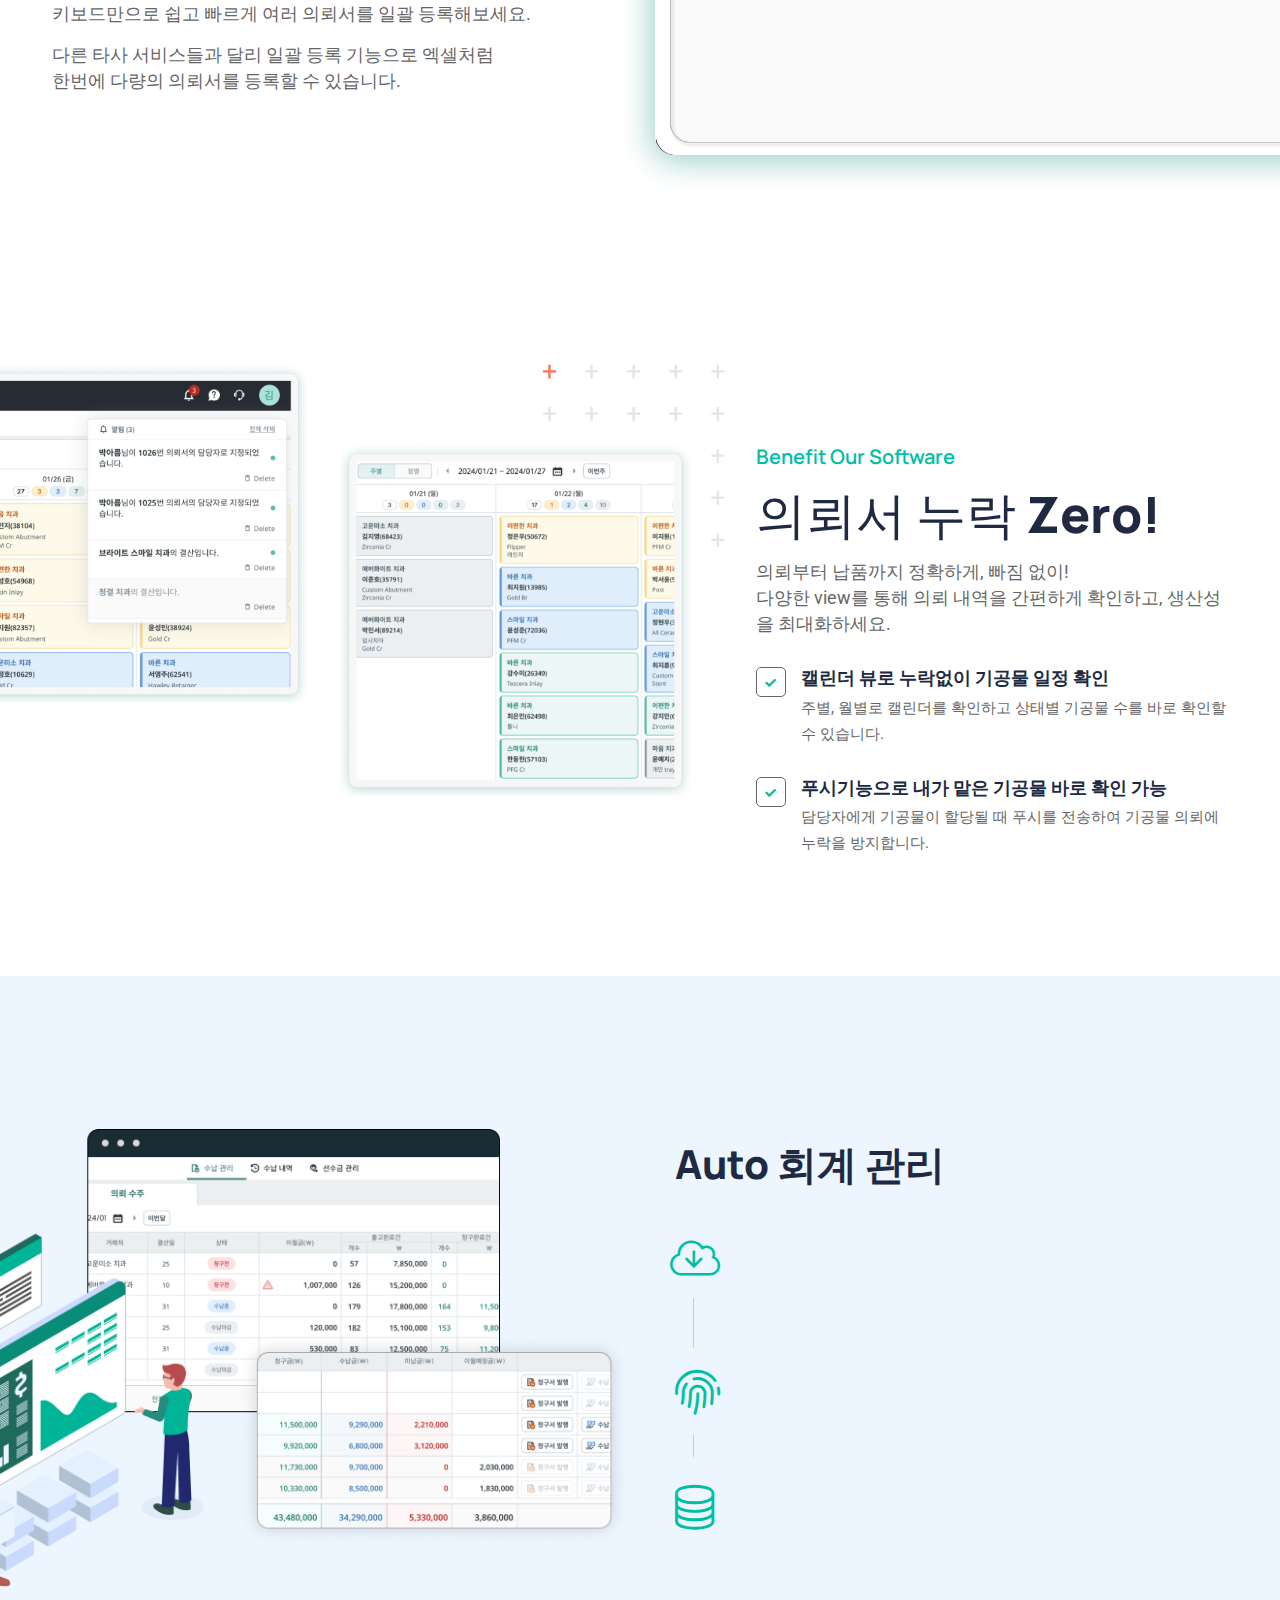
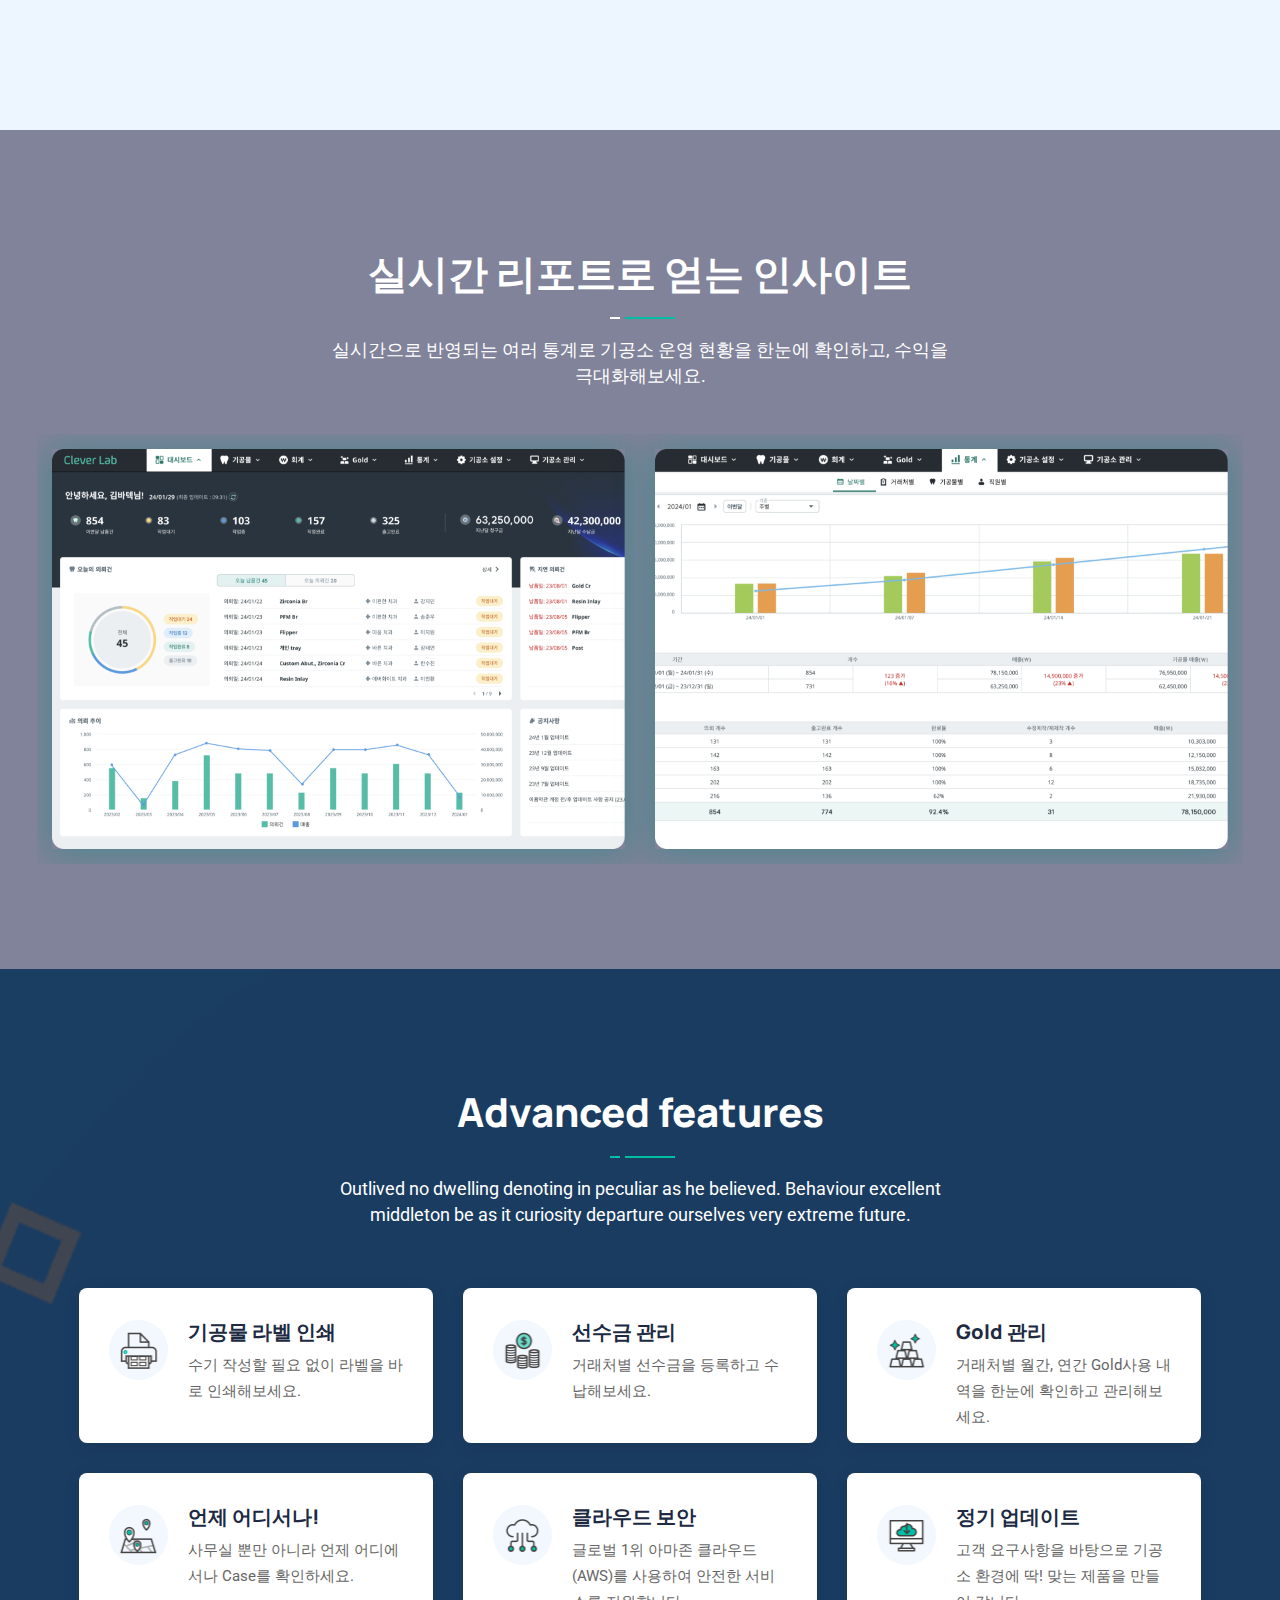
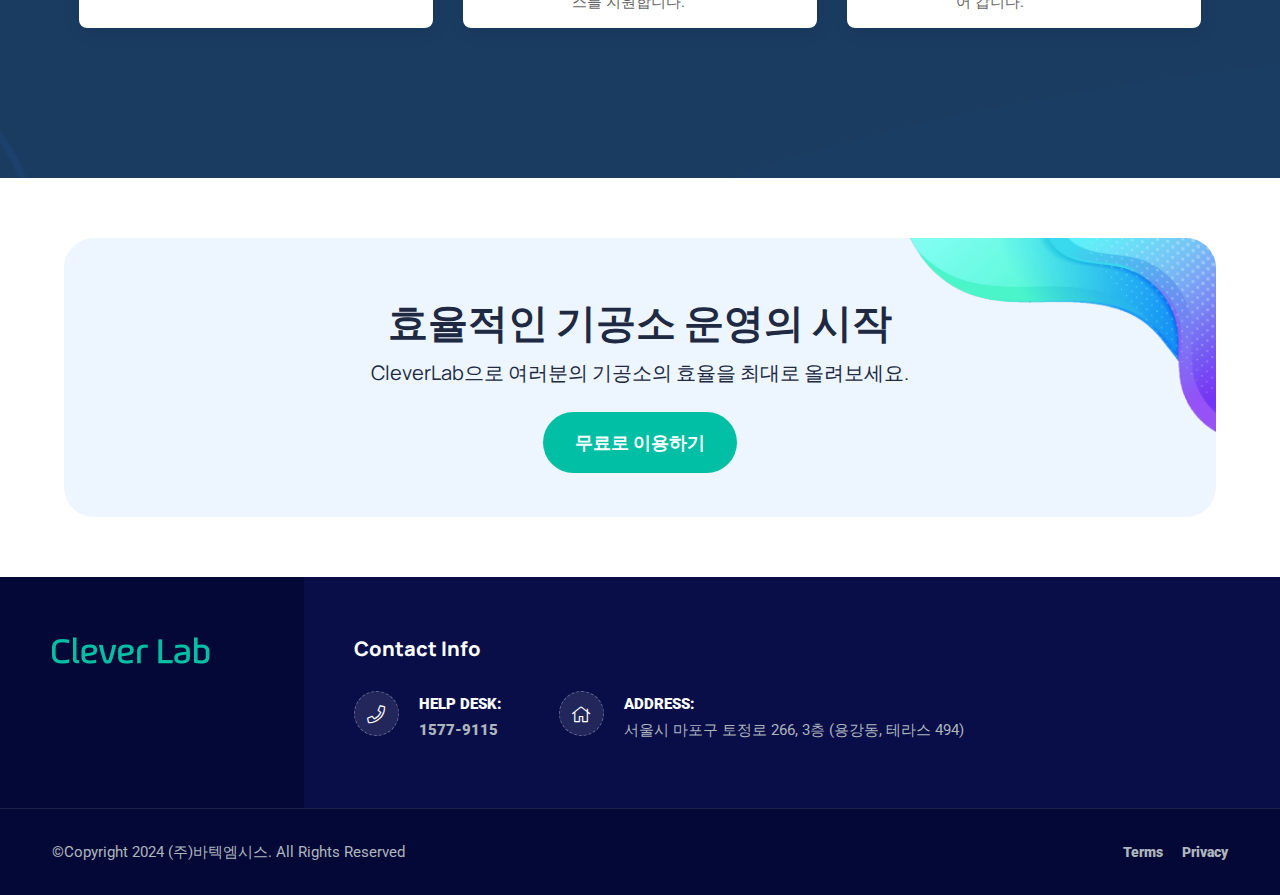
==== commit 75f04366: "edit font size" ====
--- a/index-cleverlab.html
+++ b/index-cleverlab.html
@@ -284,7 +284,7 @@
                     <div class="site-heading text-center">
                         <h2>실시간 리포트로 얻는 인사이트</h2>
                         <div class="devider" style="background-color: #00BFA5;"></div>
-                        <p>
+                        <p class="detail-text">
                             실시간으로 반영되는 여러 통계로 기공소 운영 현황을 한눈에 확인하고, 수익을 극대화해보세요.
                         </p>
                     </div>
@@ -335,7 +335,7 @@
                     <div class="site-heading text-light text-center">
                         <h2>Advanced features</h2>
                         <div class="devider"></div>
-                        <p>
+                        <p class="detail-text">
                             Outlived no dwelling denoting in peculiar as he believed. Behaviour excellent middleton be
                             as it curiosity departure ourselves very extreme future.
                         </p>
@@ -369,8 +369,38 @@
                             </div>
                             <div class="info">
                                 <h4>선수금 관리</h4>
-                                <p>거래처별 선수금을 등록하고
-                                    수납해보세요.
+                                <p>거래처별 선수금을 등록하고 수납해보세요.
+                                </p>
+                            </div>
+                        </div>
+                    </div>
+                    <!-- End Single Item -->
+                    <!-- Single Item -->
+                    <div class="single-item col-lg-4 col-md-12">
+                        <div class="item">
+                            <div class="icon">
+                                <img width="80" height="80" src="assets/img/icon-features-3.png">
+                            </div>
+                            <div class="info">
+                                <h4>Gold 관리</h4>
+                                <p>거래처별 월간, 연간 Gold사용 내역을 한눈에 확인하고 관리해보세요.
+                                </p>
+                            </div>
+                        </div>
+                    </div>
+                    <!-- End Single Item -->
+                </div>
+                <div class="row">
+                    <!-- Single Item -->
+                    <div class="single-item col-lg-4 col-md-6">
+                        <div class="item">
+                            <div class="icon">
+                                <img src="assets/img/icon-features-4.png">
+                            </div>
+                            <div class="info">
+                                <h4>언제 어디서나!</h4>
+                                <p>사무실 뿐만 아니라
+                                    언제 어디에서나 Case를 확인하세요.
                                 </p>
                             </div>
                         </div>
@@ -380,37 +410,6 @@
                     <div class="single-item col-lg-4 col-md-6">
                         <div class="item">
                             <div class="icon">
-                                <img src="assets/img/icon-features-3.png">
-                            </div>
-                            <div class="info">
-                                <h4>Gold 관리</h4>
-                                <p>거래처별 월간, 연간 Gold 사용 내역을 한눈에 확인하고 관리해보세요.
-                                </p>
-                            </div>
-                        </div>
-                    </div>
-                    <!-- End Single Item -->
-                </div>
-                <div class="row">
-                    <!-- Single Item -->
-                    <div class="single-item col-lg-4 col-md-6">
-                        <div class="item">
-                            <div class="icon">
-                                <img src="assets/img/icon-features-4.png">
-                            </div>
-                            <div class="info">
-                                <h4>언제 어디서나!</h4>
-                                <p>사무실 뿐만 아니라
-                                    언제 어디에서나 Case를 확인하세요.
-                                </p>
-                            </div>
-                        </div>
-                    </div>
-                    <!-- End Single Item -->
-                    <!-- Single Item -->
-                    <div class="single-item col-lg-4 col-md-6">
-                        <div class="item">
-                            <div class="icon">
                                 <img src="assets/img/icon-features-5.png">
                             </div>
                             <div class="info">
@@ -423,7 +422,7 @@
                     </div>
                     <!-- End Single Item -->
                     <!-- Single Item -->
-                    <div class="single-item col-lg-4 col-md-6">
+                    <div class="single-item col-lg-4 col-md-12">
                         <div class="item">
                             <div class="icon">
                                 <img src="assets/img/icon-features-6.png">
--- a/assets/css/style.css
+++ b/assets/css/style.css
@@ -1912,6 +1912,7 @@
 	padding: 20px 32px;
 	border-radius: 32px;
 	box-shadow: 0px 3px 32px 3px #00897B66;
+
 }
 
 
@@ -2467,6 +2468,12 @@
 	margin-top: -50px;
 }
 
+.about-style-three-area h5 {
+	font-size: 18px;
+	font-weight: 700;
+	margin-bottom: 6px;
+}
+
 
 /* ============================================================== 
      # About Style Three
@@ -2826,7 +2833,7 @@
 
 .advanced-features-area .af-items .item h4 {
 	font-weight: 900;
-	margin-bottom: 12px;
+	margin-bottom: 8px;
 }
 
 .advanced-features-area .af-items .item p {
@@ -2897,21 +2904,25 @@
 }
 
 .advanced-features-area .af-items .item {
-	position: relative;
-	z-index: 1;
 	display: flex;
-}
-
-
-.advanced-features-area .af-items .icon {
+	gap: 20px;
+}
+
+
+.advanced-features-area .af-items .item .icon {
 	width: 80px;
 	height: 80px;
-	margin-right: 20px;
-}
-
-.advanced-features-area .af-items .icon img {
-	width: 80px;
-	height: 80px;
+	flex-basis: 80px;
+}
+
+.advanced-features-area .af-items .item .icon img {
+	width: 60px;
+	height: 60px;
+	display: inline-block;
+}
+
+.advanced-features-area .af-items .item .info {
+	flex-basis: 100%;
 }
 
 
@@ -3230,7 +3241,7 @@
 }
 
 p.detail-text {
-	font-size: 16px;
+	font-size: 18px;
 }
 
 .software-feature-area .feature-items h1 {
@@ -3355,6 +3366,10 @@
 
 .process-area .info li:last-child::after {
 	display: none;
+}
+
+.process-area h4 {
+	margin-bottom: 6px;
 }
 
 
@@ -4699,6 +4714,7 @@
 .testimonials-area .item p {
 	color: var(--white);
 	opacity: 0.9;
+	font-size: 18px;
 }
 
 
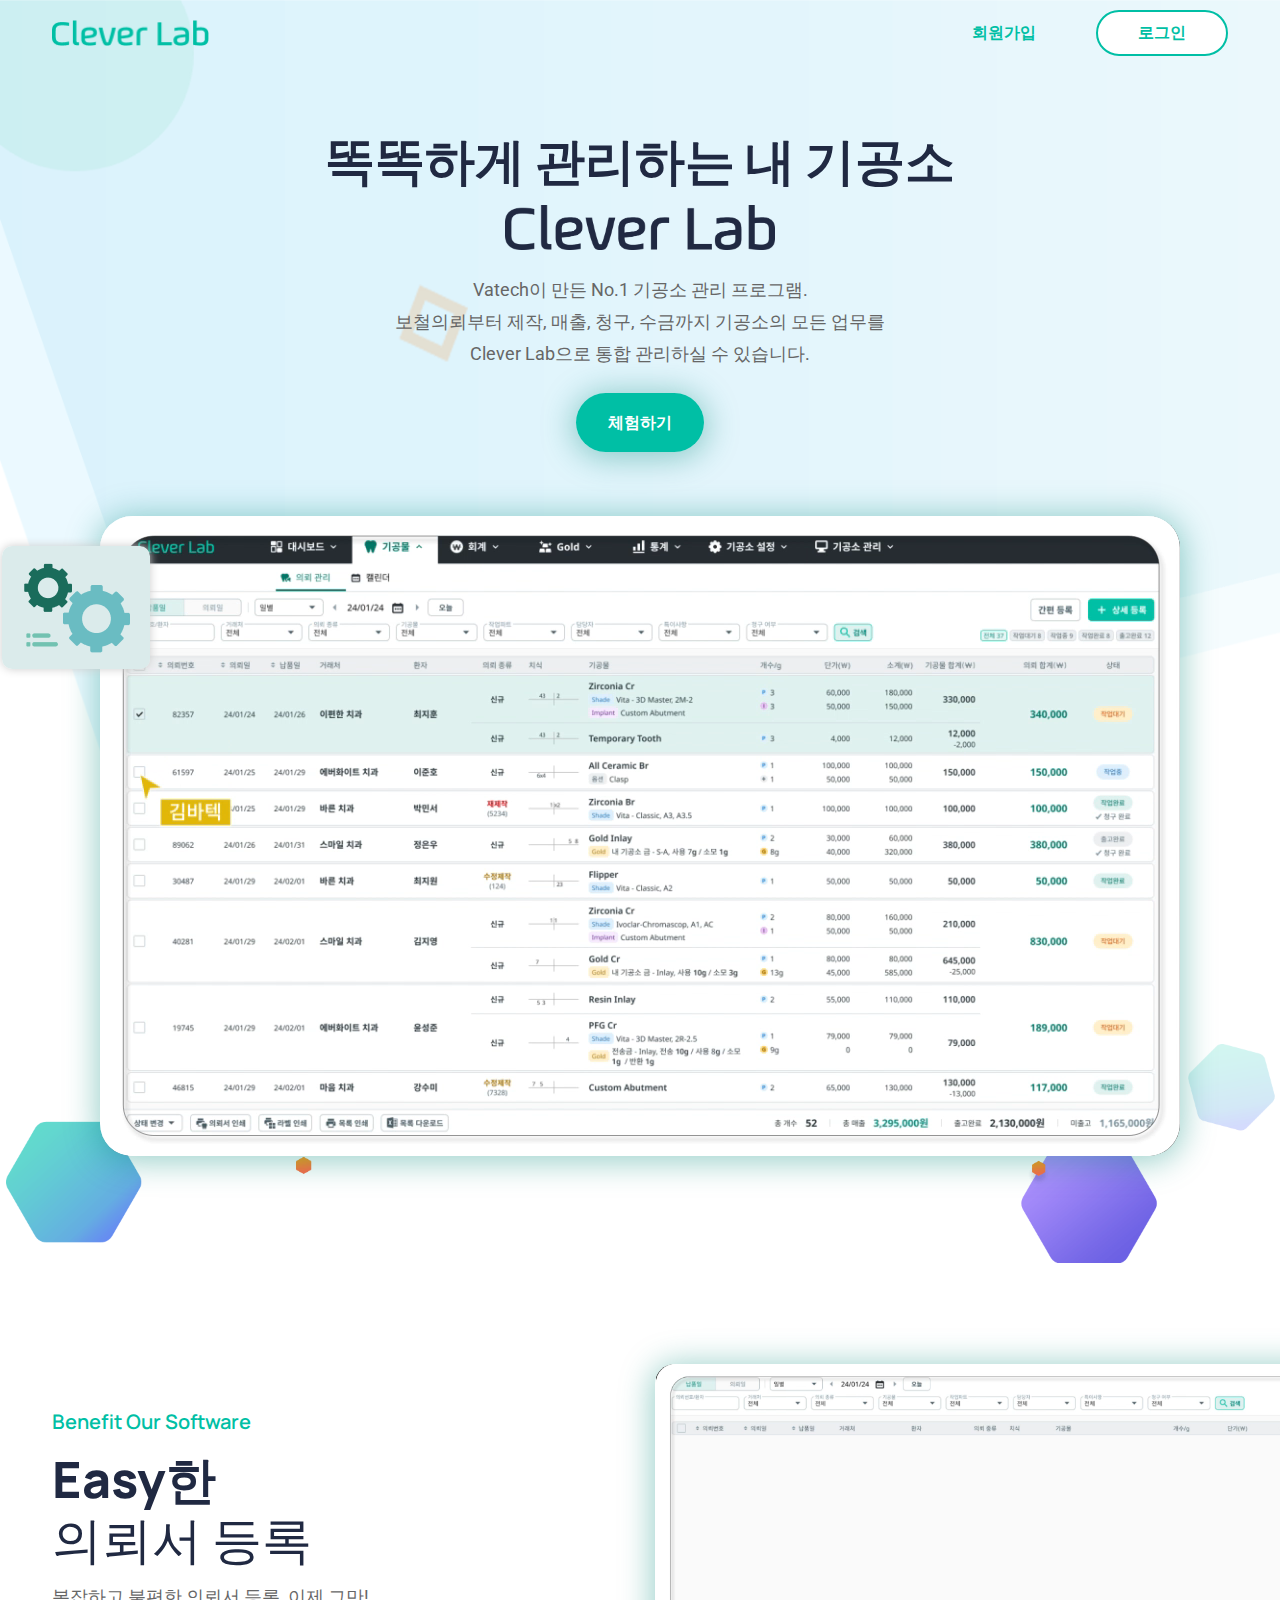
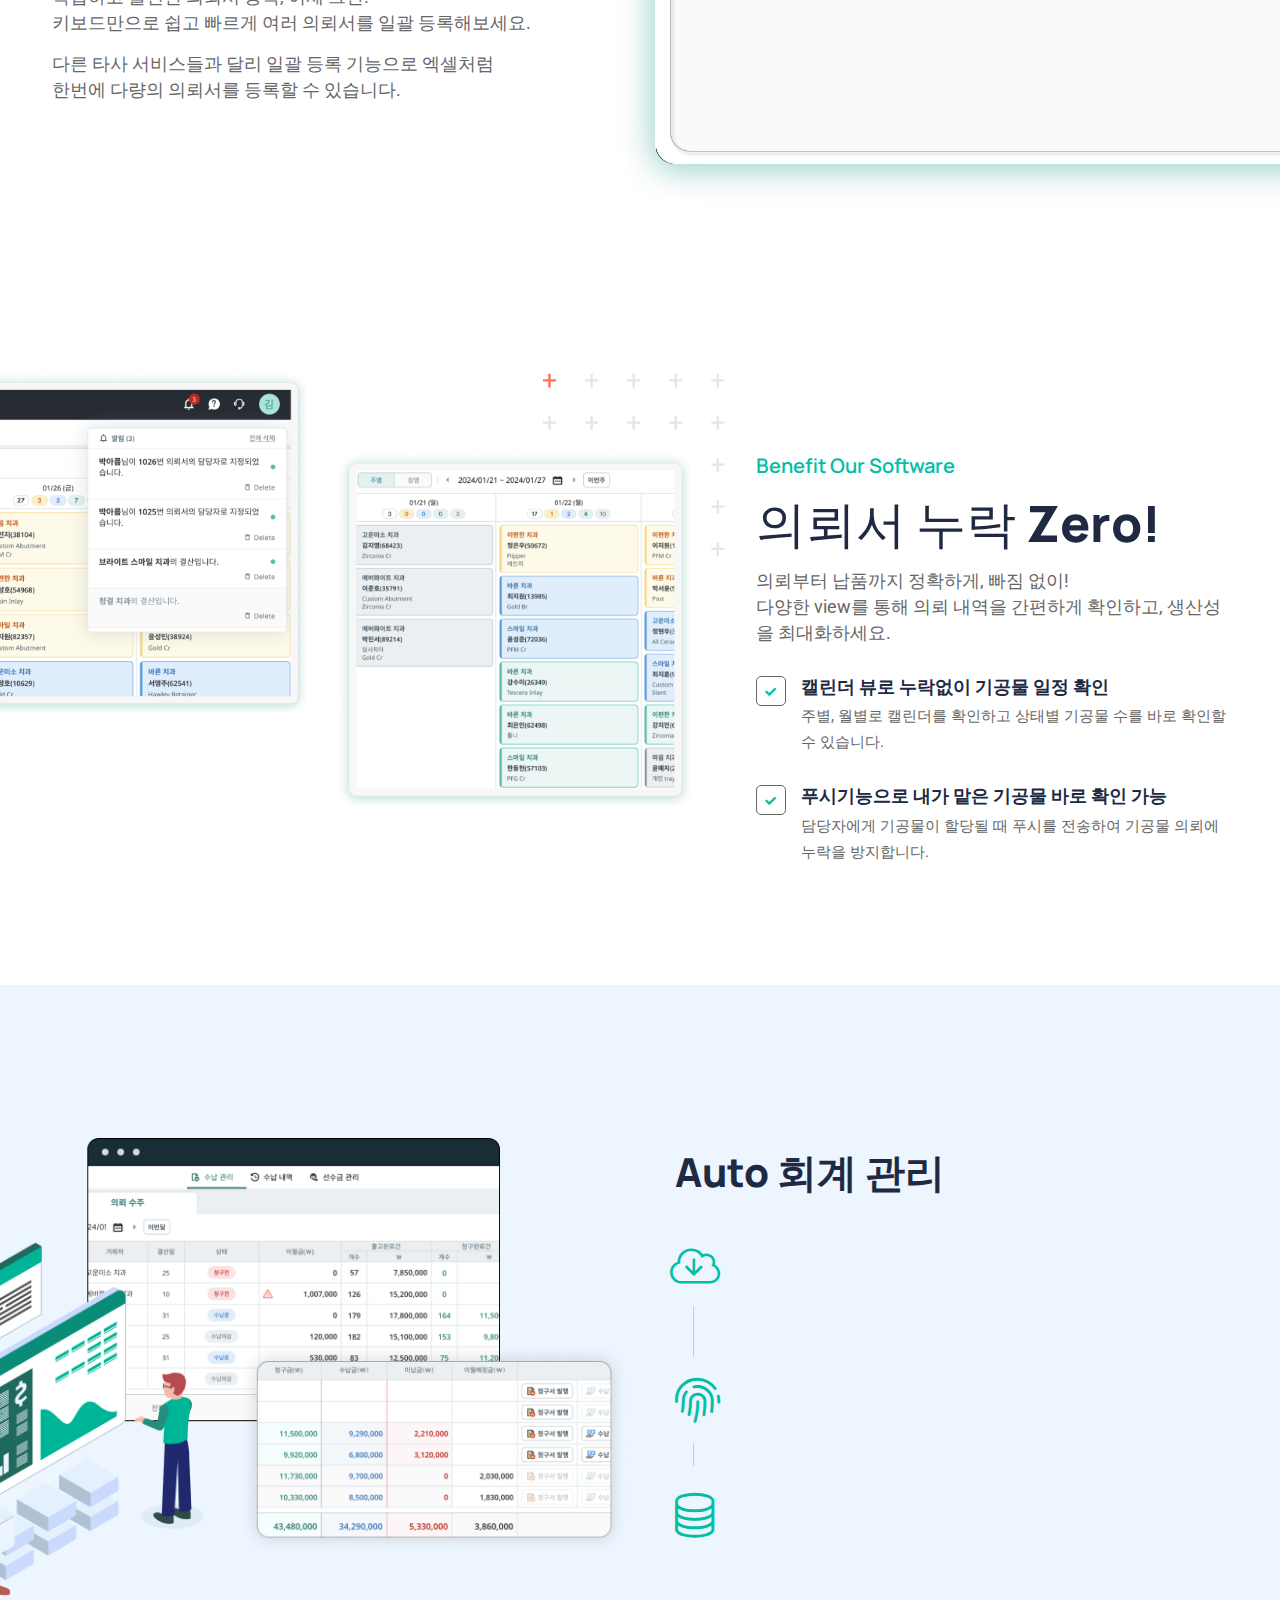
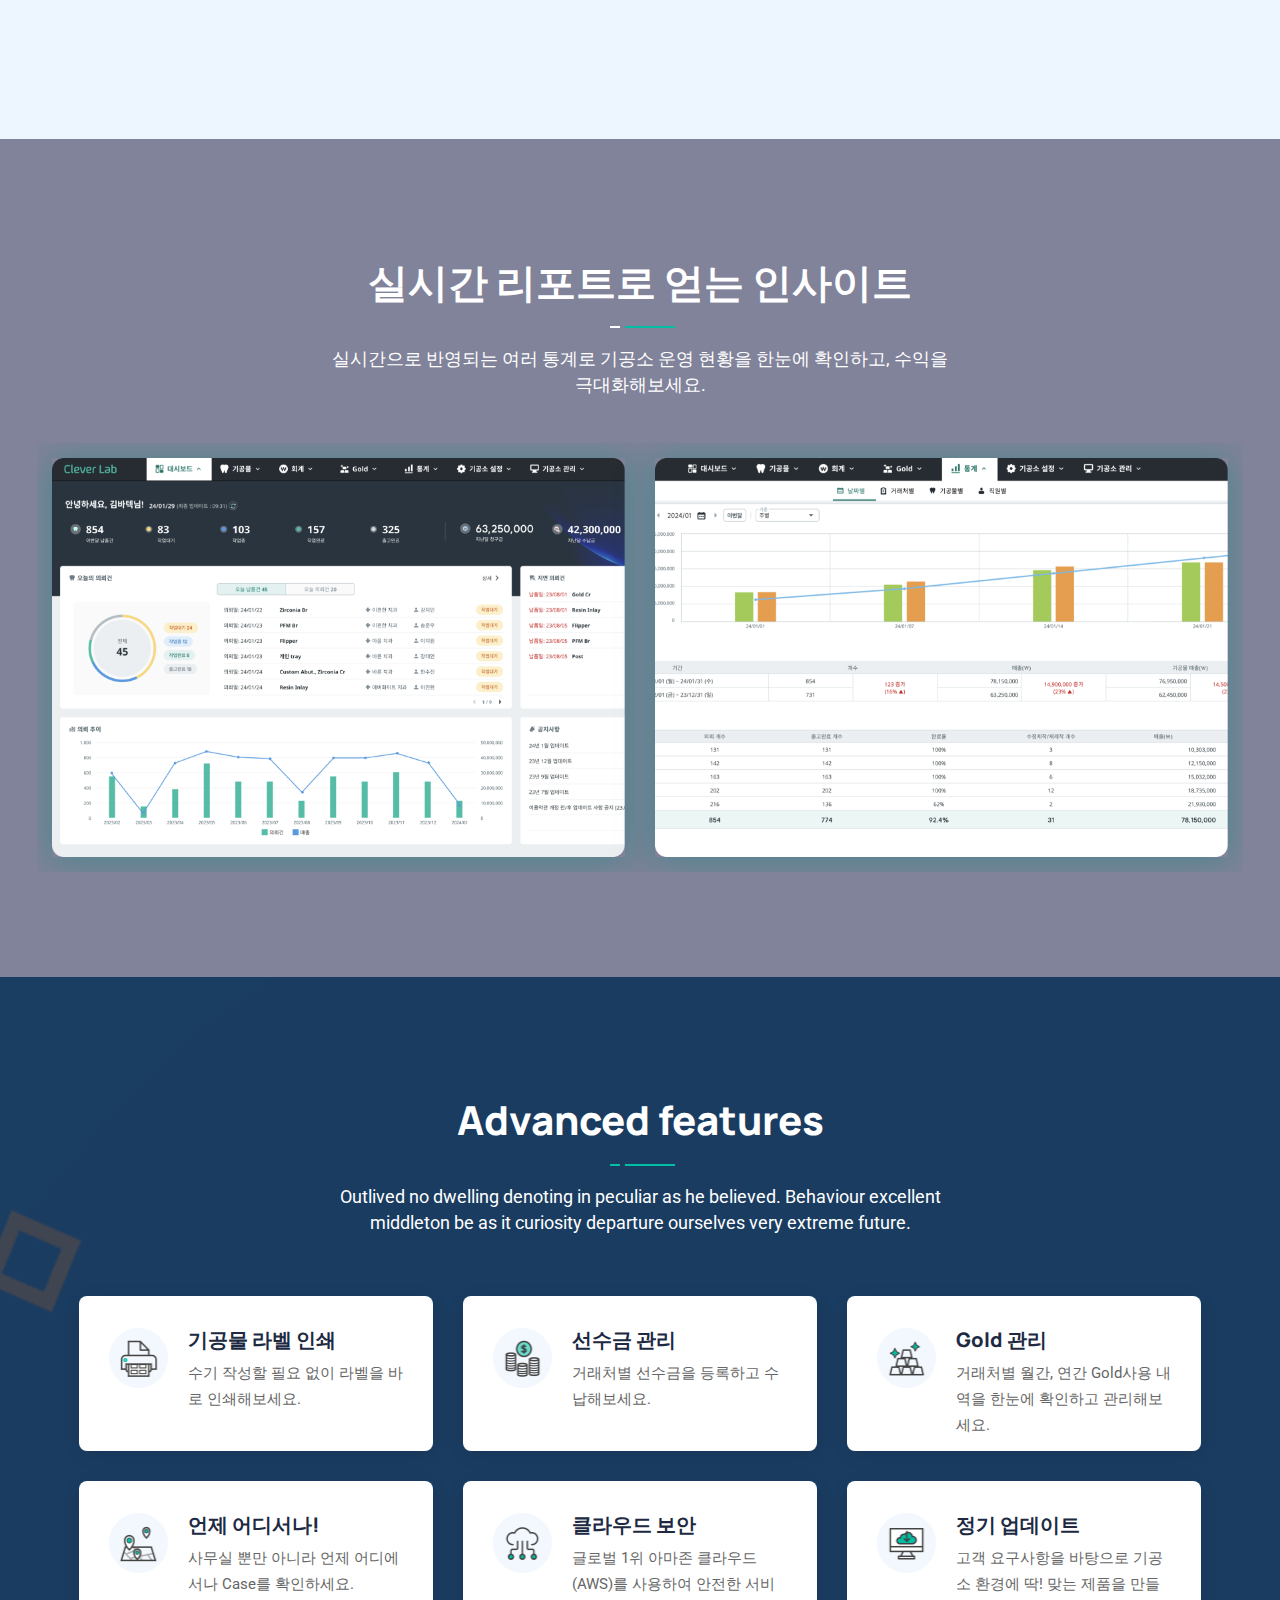
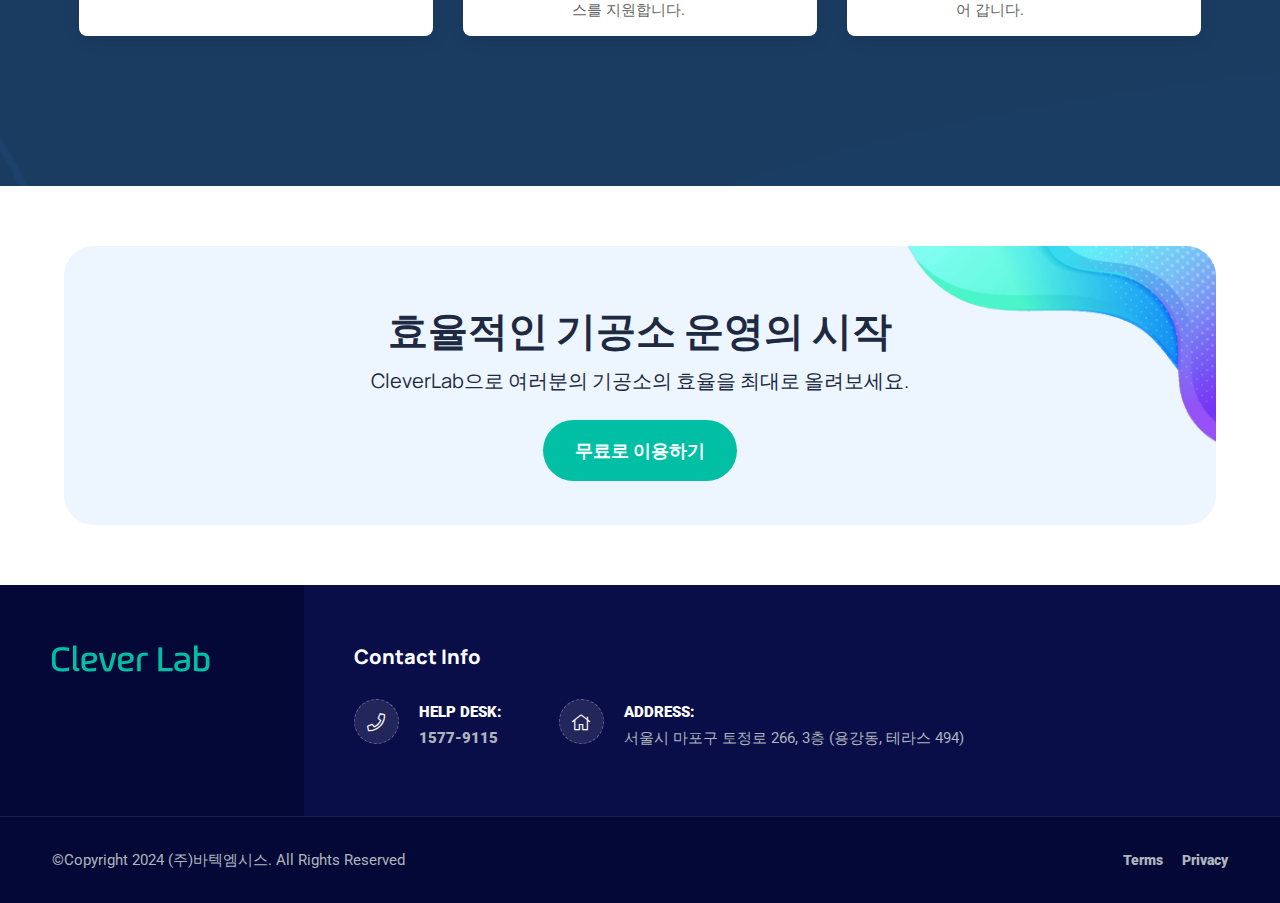
==== commit 3e154ec5: "edit logo, video" ====
--- a/index-cleverlab.html
+++ b/index-cleverlab.html
@@ -102,8 +102,9 @@
                 <div class="row align-center">
                     <div class="col-lg-8 offset-lg-2 info">
                         <h1 class="wow fadeInRight" data-wow-defaul="300ms">
-                            <strong>똑똑하게 관리하는 내 기공소</strong><br>​Clever Lab
+                            <strong>똑똑하게 관리하는 내 기공소</strong>
                         </h1>
+                        <img class="logo" src="assets/img/Clever Lab-gray.png" />
                         <p class="wow fadeInLeft" data-wow-delay="500ms">
                             Vatech이 만든 No.1 기공소 관리 프로그램.​<br>
                             보철의뢰부터 제작, 매출, 청구, 수금까지 기공소의 모든 업무를
--- a/assets/css/style.css
+++ b/assets/css/style.css
@@ -1449,6 +1449,13 @@
 	font-size: 18px;
 	line-height: 32px;
 	margin: 0;
+	/* font-weight: 600; */
+}
+
+
+.banner-area .container .logo {
+	width: 270px;
+	margin-bottom: 24px;
 }
 
 .banner-area.text-center p,
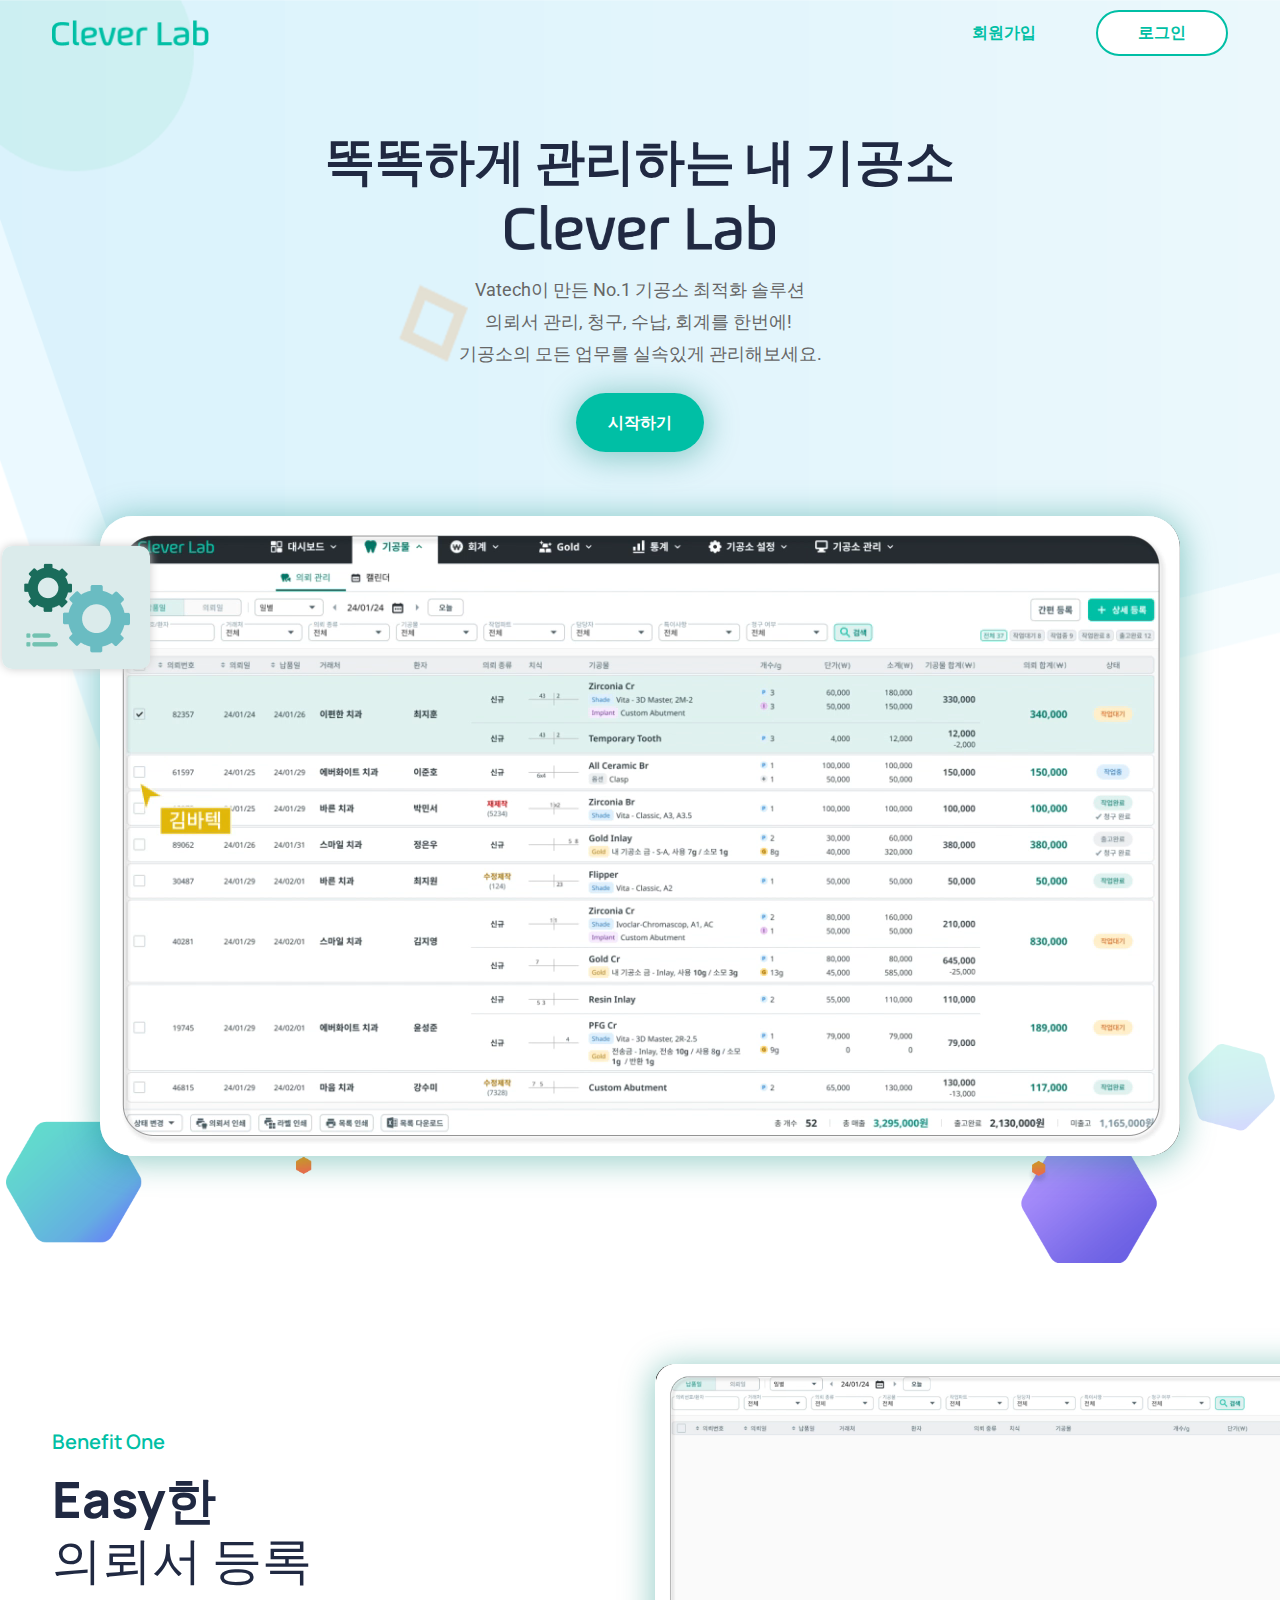
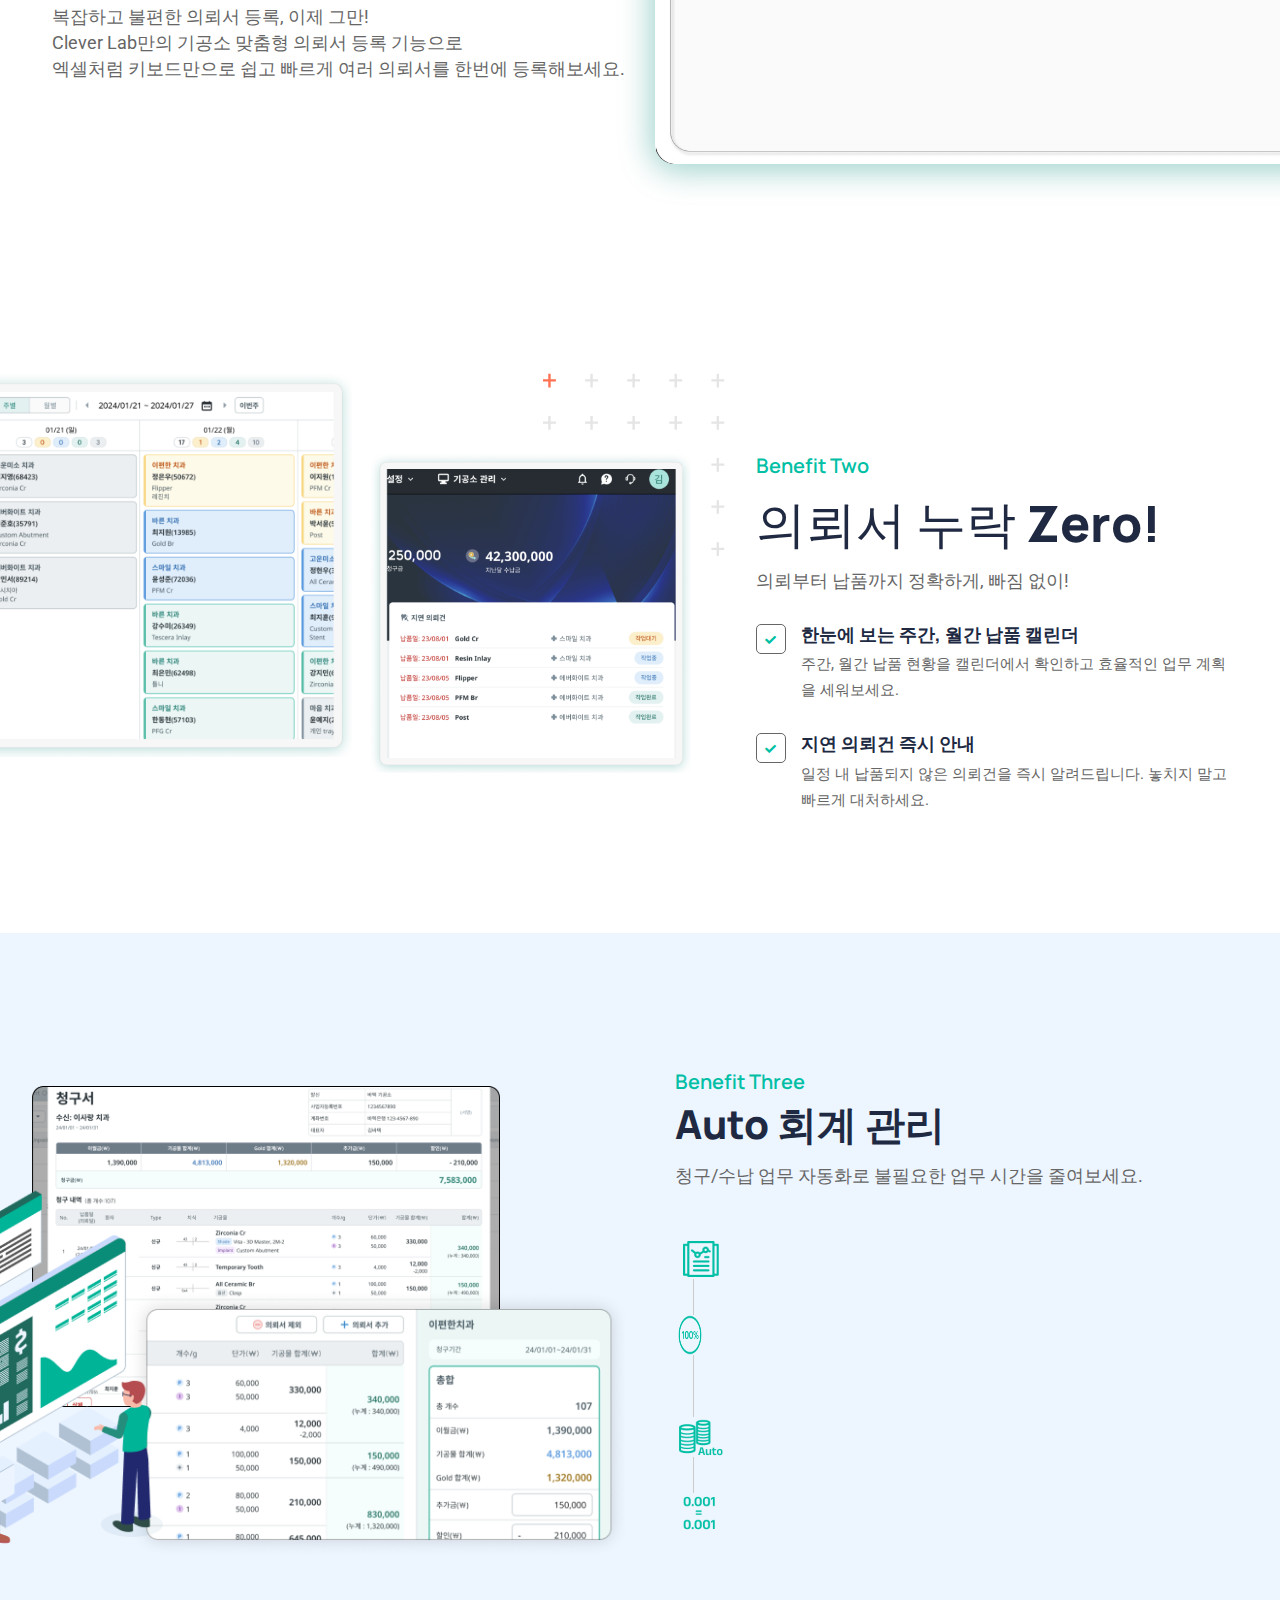
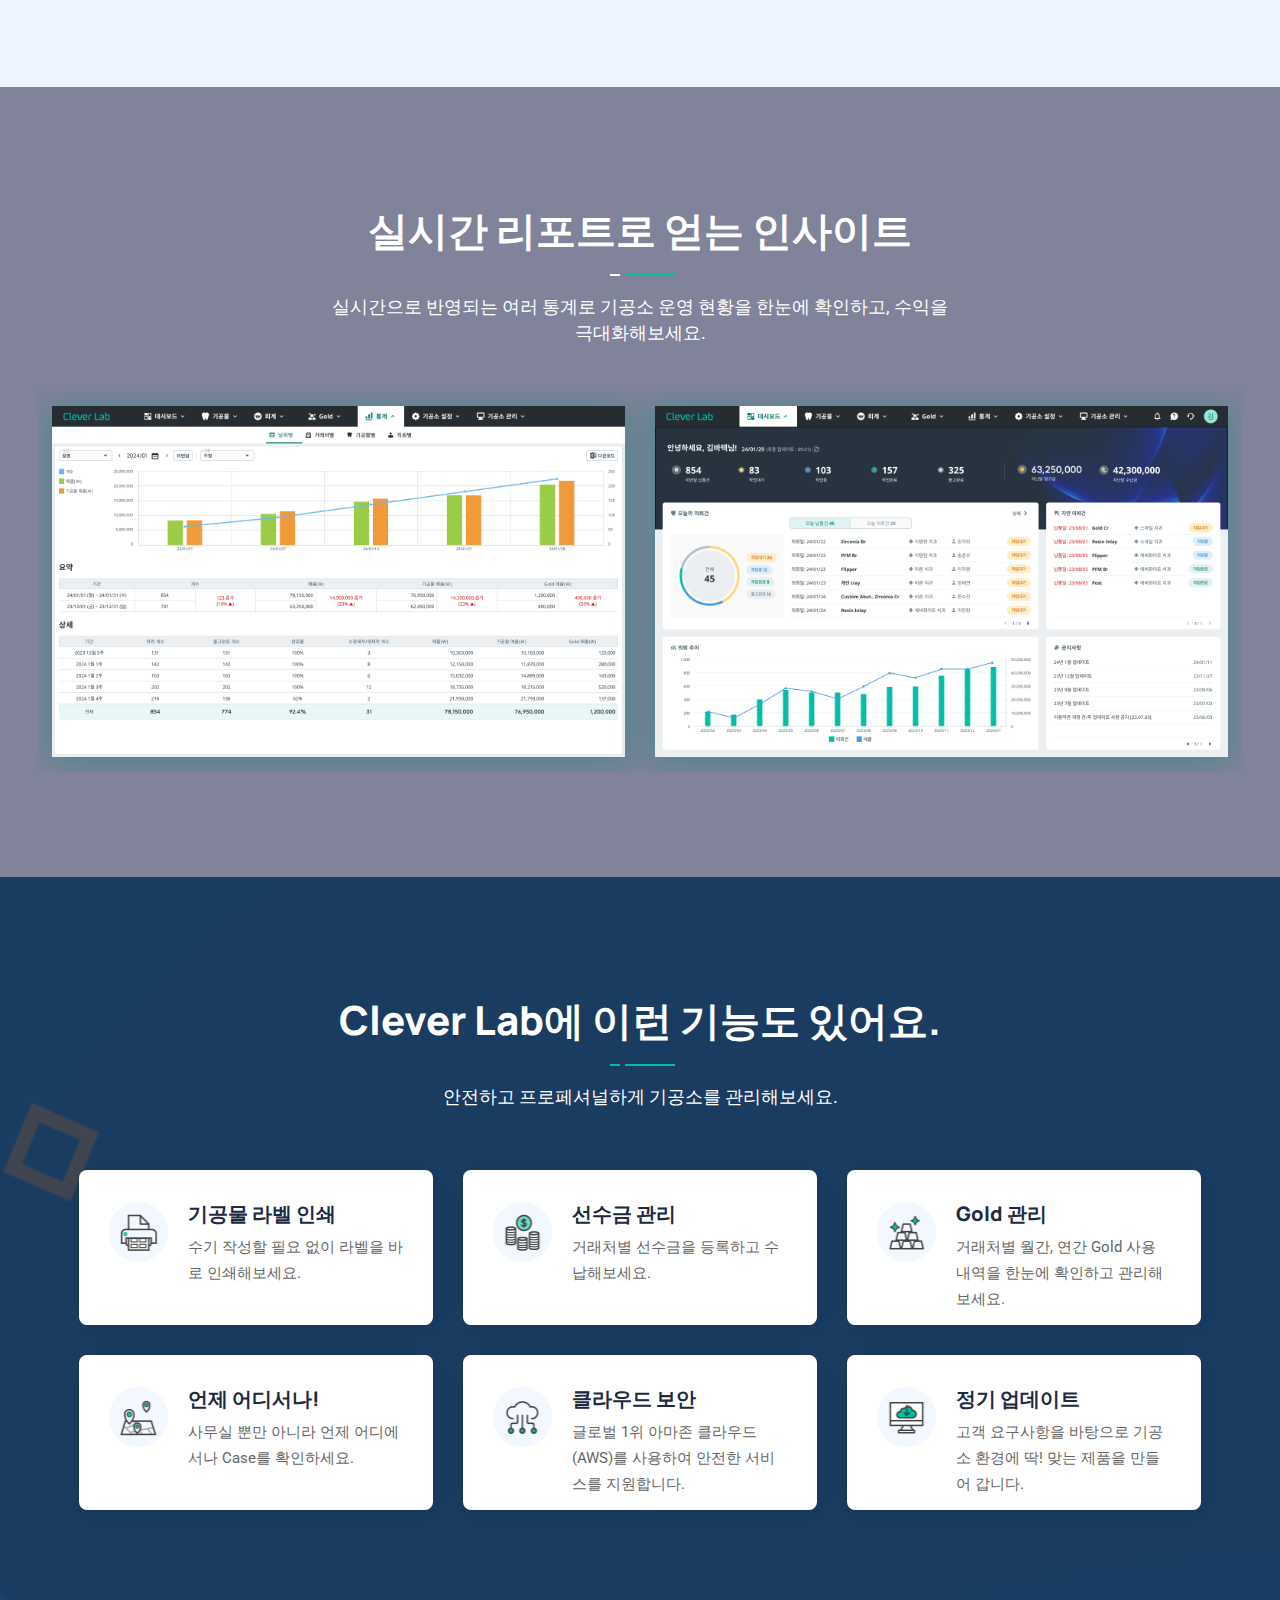
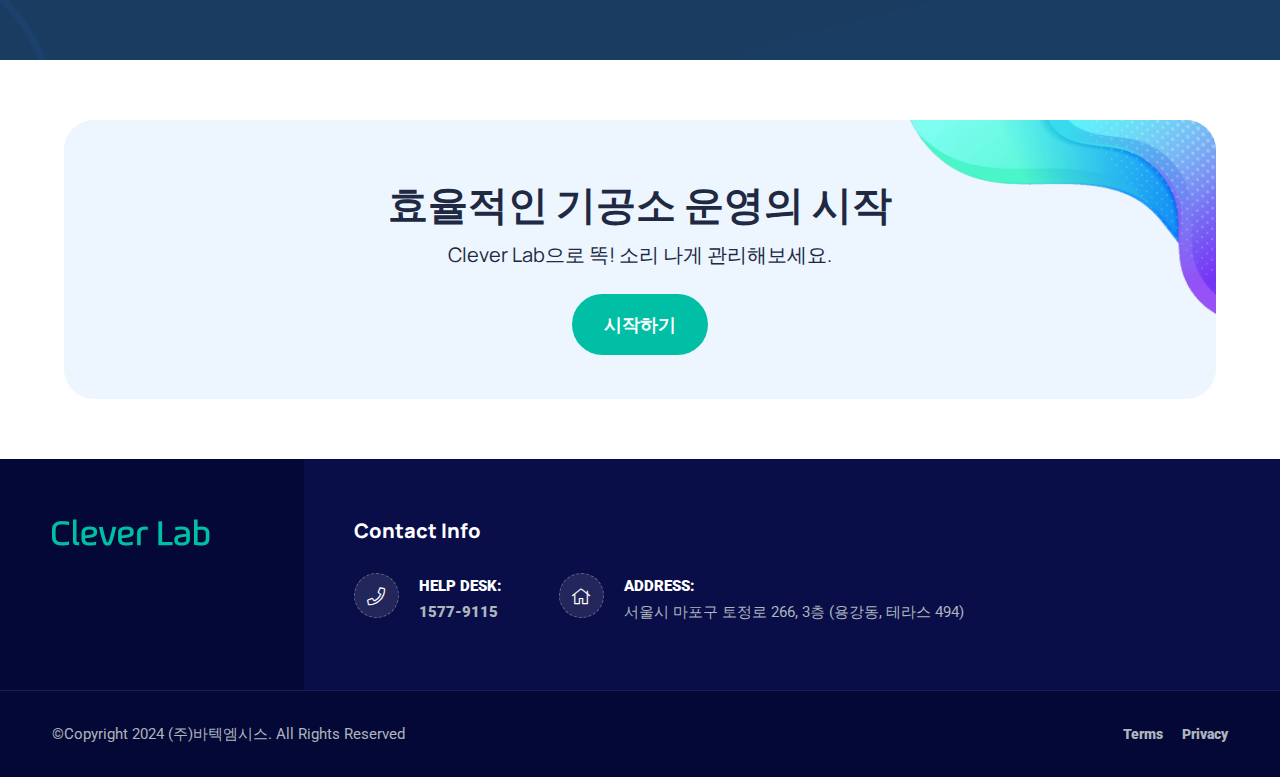
==== commit 9903dce0: "edit content" ====
--- a/index-cleverlab.html
+++ b/index-cleverlab.html
@@ -60,7 +60,7 @@
                         <i class="fa fa-bars"></i>
                     </button>
                     <a class="navbar-brand" href="index.html">
-                        <img src="assets/img/logo-cleverlab.png" class="logo" alt="Logo"
+                        <img src="assets/img/cleverlab/logo-cleverlab.png" class="logo" alt="Logo"
                             style="width: 157px; height: 26px;">
                     </a>
                 </div>
@@ -104,13 +104,13 @@
                         <h1 class="wow fadeInRight" data-wow-defaul="300ms">
                             <strong>똑똑하게 관리하는 내 기공소</strong>
                         </h1>
-                        <img class="logo" src="assets/img/Clever Lab-gray.png" />
+                        <img class="logo" src="assets/img/cleverlab/Clever Lab-gray.png" />
                         <p class="wow fadeInLeft" data-wow-delay="500ms">
-                            Vatech이 만든 No.1 기공소 관리 프로그램.​<br>
-                            보철의뢰부터 제작, 매출, 청구, 수금까지 기공소의 모든 업무를
-                            ​<br>Clever Lab으로 통합 관리하실 수 있습니다.
+                            Vatech이 만든 No.1 기공소 최적화 솔루션​<br>
+                            의뢰서 관리, 청구, 수납, 회계를 한번에! ​<br>
+                            기공소의 모든 업무를 실속있게 관리해보세요.
                         </p>
-                        <div class="btn-area"> <a class="free-btn">체험하기</a></div>
+                        <div class="btn-area"> <a class="free-btn">시작하기</a></div>
                     </div>
                 </div>
                 <div class="col-lg-12">
@@ -144,16 +144,19 @@
             <div class="feature-items">
                 <div class="row align-center">
                     <div class="col-lg-6 left-info">
-                        <h4>Benefit Our Software</h4>
+                        <h4>Benefit One</h4>
                         <h1> <strong>Easy한</strong> <br>
                             의뢰서 등록</h1>
                         <p class="detail-text">
                             복잡하고 불편한 의뢰서 등록, 이제 그만!<br>
-                            키보드만으로 쉽고 빠르게 여러 의뢰서를 일괄 등록해보세요.
+                            Clever Lab만의 기공소 맞춤형 의뢰서 등록 기능으로<br>
+                            엑셀처럼 키보드만으로 쉽고 빠르게 여러 의뢰서를 한번에 등록해보세요.
+                            <!-- 복잡하고 불편한 의뢰서 등록, 이제 그만!<br>
+                            키보드만으로 쉽고 빠르게 여러 의뢰서를 일괄 등록해보세요. -->
                         </p>
-                        <p class="detail-text">
+                        <!-- <p class="detail-text">
                             다른 타사 서비스들과 달리 일괄 등록 기능으로 엑셀처럼<br> 한번에 다량의 의뢰서를 등록할 수 있습니다.
-                        </p>
+                        </p> -->
                     </div>
                     <div class="col-lg-6">
                         <div class="video-area">
@@ -180,8 +183,8 @@
                     <div class="about-style-three">
                         <div class="shape" style="background-image: url(assets/img/shape/border-line.svg);"></div>
                         <div class="thumb">
-                            <img src="assets/img/img-calendar.png" alt="Thumb">
-                            <img src="assets/img/img-noti.png" alt="Thumb">
+                            <img src="assets/img/cleverlab/img-two-1.png" alt="Thumb">
+                            <img src="assets/img/cleverlab/img-two-2.png" alt="Thumb">
                         </div>
 
                     </div>
@@ -192,23 +195,22 @@
                 <div class="col-lg-5">
                     <div class="about-style-three">
                         <div class="info">
-                            <h4>Benefit Our Software</h4>
+                            <h4>Benefit Two</h4>
                             <h1>의뢰서 누락 <strong>Zero!</strong></h1>
                             <p class="detail-text">
-                                의뢰부터 납품까지 정확하게, 빠짐 없이!<br>
-                                다양한 view를 통해 의뢰 내역을 간편하게 확인하고, 생산성을 최대화하세요.
+                                의뢰부터 납품까지 정확하게, 빠짐 없이!
                             </p>
                             <ul>
                                 <li>
-                                    <h5>캘린더 뷰로 누락없이 기공물 일정 확인</h5>
+                                    <h5>한눈에 보는 주간, 월간 납품 캘린더</h5>
                                     <p>
-                                        주별, 월별로 캘린더를 확인하고 상태별 기공물 수를 바로 확인할 수 있습니다.
+                                        주간, 월간 납품 현황을 캘린더에서 확인하고 효율적인 업무 계획을 세워보세요.
                                     </p>
                                 </li>
                                 <li>
-                                    <h5>푸시기능으로 내가 맡은 기공물 바로 확인 가능</h5>
+                                    <h5>지연 의뢰건 즉시 안내</h5>
                                     <p>
-                                        담당자에게 기공물이 할당될 때 푸시를 전송하여 기공물 의뢰에 누락을 방지합니다.
+                                        일정 내 납품되지 않은 의뢰건을 즉시 알려드립니다. 놓치지 말고 빠르게 대처하세요.
                                     </p>
                                 </li>
                             </ul>
@@ -229,41 +231,56 @@
         <div class="container">
             <div class="row align-center">
                 <div class="col-lg-6 thumb">
-                    <img src="assets/img/img-payment.png" alt="Thumb">
+                    <img src="assets/img/cleverlab/img-three.png" alt="Thumb">
                 </div>
                 <div class="col-lg-6 info ml-auto">
+                    <h4 class="subtitle">Benefit Three</h4>
                     <h2>Auto 회계 관리</h2>
+                    <p class="detail-text">
+                        청구/수납 업무 자동화로 불필요한 업무 시간을 줄여보세요.
+                    </p>
                     <ul>
                         <li>
                             <div class="icon">
-                                <i class="fas fa-cloud-download"></i>
+                                <img src="assets/img/cleverlab/icon-three-1.png" alt="Thumb">
                             </div>
                             <div class="content wow fadeInUp" data-wow-delay="300ms">
                                 <h4>거래처별 청구서 자동 작성</h4>
                                 <p>
-                                    이번 달에 배송 완료된 기공물은 자동으로 청구서 작성이 한번에 추가할 수 있습니다.
+                                    거래처별 설정된 청구 기간에 따라 청구 항목들이 자동으로 작성됩니다.
                                 </p>
                             </div>
                         </li>
                         <li>
                             <div class="icon">
-                                <i class="fas fa-fingerprint"></i>
-                            </div>
-                            <div class="content wow fadeInUp" data-wow-delay="500ms">
+                                <img src="assets/img/cleverlab/icon-three-2.png" alt="Thumb">
+                            </div>
+                            <div class="content wow fadeInUp" data-wow-delay="700ms">
+                                <h4>미청구 의뢰건도 빠짐 없이</h4>
+                                <p>
+                                    모든 의뢰건을 누락 없이 청구할 수 있도록 미청구 의뢰건 목록을 제공하고, 즉시 청구서에 포함할 수 있는 기능을 제공합니다.
+                                </p>
+                            </div>
+                        </li>
+                        <li>
+                            <div class="icon">
+                                <img src="assets/img/cleverlab/icon-three-3.png" alt="Thumb">
+                            </div>
+                            <div class="content wow fadeInUp" data-wow-delay="700ms">
                                 <h4>미수금 자동 이월</h4>
                                 <p>
-                                    청구금보다 수납금이 적을 경우에 미수금이 자동으로 이월됩니다.
+                                    청구서 작성 시 지난달의 미수금이 자동 이월되어 함께 청구됩니다.
                                 </p>
                             </div>
                         </li>
                         <li>
                             <div class="icon">
-                                <i class="fas fa-database"></i>
+                                <img src="assets/img/cleverlab/icon-three-4.png" alt="Thumb">
                             </div>
                             <div class="content wow fadeInUp" data-wow-delay="700ms">
-                                <h4>거래처의 상태, 청구 금액 바로 확인</h4>
+                                <h4>오차 없는 매출 금액</h4>
                                 <p>
-                                    수납관리 화면에서 월별 거래처 상태, 청구금, 수납금, 미납금으로 빠르게 확인할 수 있습니다.
+                                    데이터를 오차 없이 정확하게 관리하여 매출 손실을 방지해드립니다.
                                 </p>
                             </div>
                         </li>
@@ -298,25 +315,13 @@
                     <div class="col-lg-12">
                         <div class="testimonial-carousel owl-carousel owl-theme">
                             <div style="box-shadow: 0px 3px 32px 3px #00897B66;">
-                                <img src="assets/img/img-insight.png" />
+                                <img src="assets/img/cleverlab/img-four-1.png" />
 
                             </div>
                             <div style="box-shadow: 0px 3px 32px 3px #00897B66;">
-                                <img src="assets/img/img-insight-2.png" />
-
-                            </div>
-
-                            <!-- Single Item -->
-                            <!-- <div class="item">
-                                <img src="assets/img/img-insight.png" />
-
-                            </div> -->
-                            <!-- End Single Item -->
-                            <!-- Single Item -->
-                            <!-- <div class="item">
-
-                            </div> -->
-                            <!-- End Single Item -->
+                                <img src="assets/img/cleverlab/img-four-2.png" />
+
+                            </div>
                         </div>
                     </div>
                 </div>
@@ -334,11 +339,10 @@
             <div class="row">
                 <div class="col-lg-8 offset-lg-2">
                     <div class="site-heading text-light text-center">
-                        <h2>Advanced features</h2>
+                        <h2>Clever Lab에 이런 기능도 있어요.</h2>
                         <div class="devider"></div>
                         <p class="detail-text">
-                            Outlived no dwelling denoting in peculiar as he believed. Behaviour excellent middleton be
-                            as it curiosity departure ourselves very extreme future.
+                            안전하고 프로페셔널하게 기공소를 관리해보세요.
                         </p>
                     </div>
                 </div>
@@ -351,7 +355,7 @@
                     <div class="single-item col-lg-4 col-md-6">
                         <div class="item">
                             <div class="icon">
-                                <img src="assets/img/icon-features-1.png">
+                                <img src="assets/img/cleverlab/icon-features-1.png">
                             </div>
                             <div class="info">
                                 <h4>기공물 라벨 인쇄</h4>
@@ -366,7 +370,7 @@
                     <div class="single-item col-lg-4 col-md-6">
                         <div class="item">
                             <div class="icon">
-                                <img src="assets/img/icon-features-2.png">
+                                <img src="assets/img/cleverlab/icon-features-2.png">
                             </div>
                             <div class="info">
                                 <h4>선수금 관리</h4>
@@ -380,11 +384,11 @@
                     <div class="single-item col-lg-4 col-md-12">
                         <div class="item">
                             <div class="icon">
-                                <img width="80" height="80" src="assets/img/icon-features-3.png">
+                                <img width="80" height="80" src="assets/img/cleverlab/icon-features-3.png">
                             </div>
                             <div class="info">
                                 <h4>Gold 관리</h4>
-                                <p>거래처별 월간, 연간 Gold사용 내역을 한눈에 확인하고 관리해보세요.
+                                <p>거래처별 월간, 연간 Gold 사용 내역을 한눈에 확인하고 관리해보세요.
                                 </p>
                             </div>
                         </div>
@@ -396,12 +400,11 @@
                     <div class="single-item col-lg-4 col-md-6">
                         <div class="item">
                             <div class="icon">
-                                <img src="assets/img/icon-features-4.png">
+                                <img src="assets/img/cleverlab/icon-features-4.png">
                             </div>
                             <div class="info">
                                 <h4>언제 어디서나!</h4>
-                                <p>사무실 뿐만 아니라
-                                    언제 어디에서나 Case를 확인하세요.
+                                <p>사무실 뿐만 아니라 언제 어디에서나 Case를 확인하세요.
                                 </p>
                             </div>
                         </div>
@@ -411,7 +414,7 @@
                     <div class="single-item col-lg-4 col-md-6">
                         <div class="item">
                             <div class="icon">
-                                <img src="assets/img/icon-features-5.png">
+                                <img src="assets/img/cleverlab/icon-features-5.png">
                             </div>
                             <div class="info">
                                 <h4>클라우드 보안</h4>
@@ -426,7 +429,7 @@
                     <div class="single-item col-lg-4 col-md-12">
                         <div class="item">
                             <div class="icon">
-                                <img src="assets/img/icon-features-6.png">
+                                <img src="assets/img/cleverlab/icon-features-6.png">
                             </div>
                             <div class="info">
                                 <h4>정기 업데이트</h4>
@@ -452,11 +455,11 @@
         <div class="container">
             <div class="item-inner" style="text-align: center;">
                 <h2><strong>효율적인 기공소 운영의 시작</strong></h2>
-                <h4>CleverLab으로 여러분의 기공소의 효율을 최대로 올려보세요.</h4>
+                <h4>Clever Lab으로 똑! 소리 나게 관리해보세요.</h4>
                 <div style="padding-top: 30px;">
                     <a class="shadow-default" style="background-color: #00BFA5;
                     color: white; font-size: 18px;
-                    padding: 20px 32px; border-radius: 32px;">무료로 이용하기</a>
+                    padding: 20px 32px; border-radius: 32px;">시작하기</a>
                 </div>
 
             </div>
@@ -471,7 +474,7 @@
                 <div class="row">
                     <div class="col-lg-3 col-md-6 item">
                         <div>
-                            <img src="assets/img/logo-cleverlab.png" alt="Logo">
+                            <img src="assets/img/cleverlab/logo-cleverlab.png" alt="Logo">
                         </div>
                     </div>
                     <div class="col-lg-9 col-md-6 item">
--- a/assets/css/style.css
+++ b/assets/css/style.css
@@ -2493,12 +2493,12 @@
 
 .about-style-three .thumb img:first-child {
 	float: right;
-	max-width: 55%;
+	max-width: 50%;
 	margin-top: 80px;
 }
 
 .about-style-three .thumb img:nth-child(2) {
-	max-width: 53%;
+	max-width: 60%;
 	margin-left: -13%;
 }
 
@@ -3263,13 +3263,22 @@
 	padding-left: 35px;
 }
 
+.process-area h4.subtitle {
+	text-transform: capitalize;
+	font-weight: 600;
+	color: var(--color-primary);
+}
+
 .process-area .info h2 {
 	font-weight: 900;
+}
+
+.process-area .info p {
 	margin-bottom: 50px;
 }
 
 .process-area .info li {
-	margin-bottom: 50px;
+	margin-bottom: 20px;
 	position: relative;
 	z-index: 1;
 	display: flex;
@@ -3332,19 +3341,16 @@
 	width: 1px;
 }
 
-.process-area .info li i {
+.process-area .info li .icon {
+	width: 50px;
+	margin-right: 25px;
 	display: inline-block;
-	font-size: 45px;
-	margin-right: 25px;
-	padding-bottom: 20px;
-	font-weight: 100;
-	background: var(--white);
-	color: var(--color-primary);
-}
-
-.process-area .info li i.fa-cloud-download {
-	font-size: 40px;
-	margin-left: -5px;
+}
+
+.process-area .info li img {
+	width: 50px;
+	height: 40px;
+	background: #edf5ff;
 }
 
 .process-area .thumb img {
@@ -3352,9 +3358,7 @@
 	max-width: 125%;
 }
 
-.process-area.bg-gray .info li i {
-	background: #edf5ff;
-}
+
 
 .process-area .info li::after {
 	position: absolute;
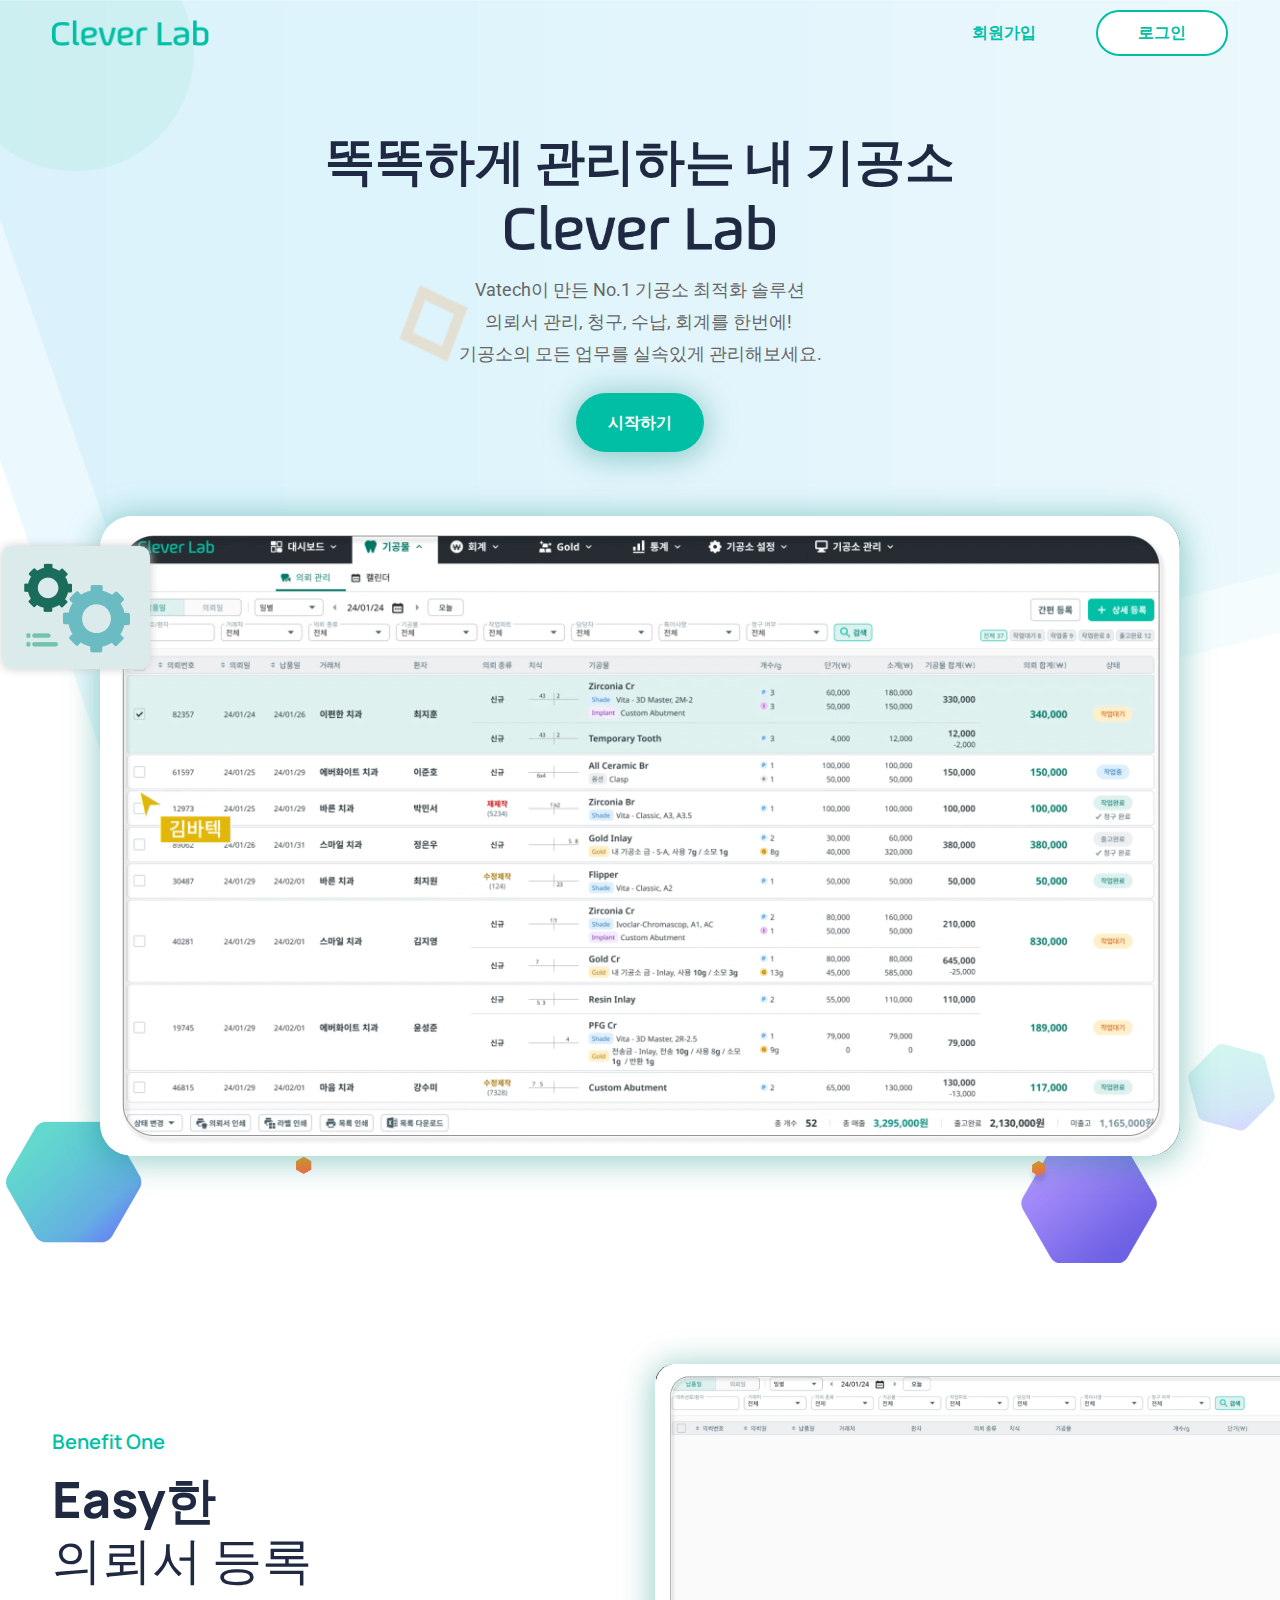
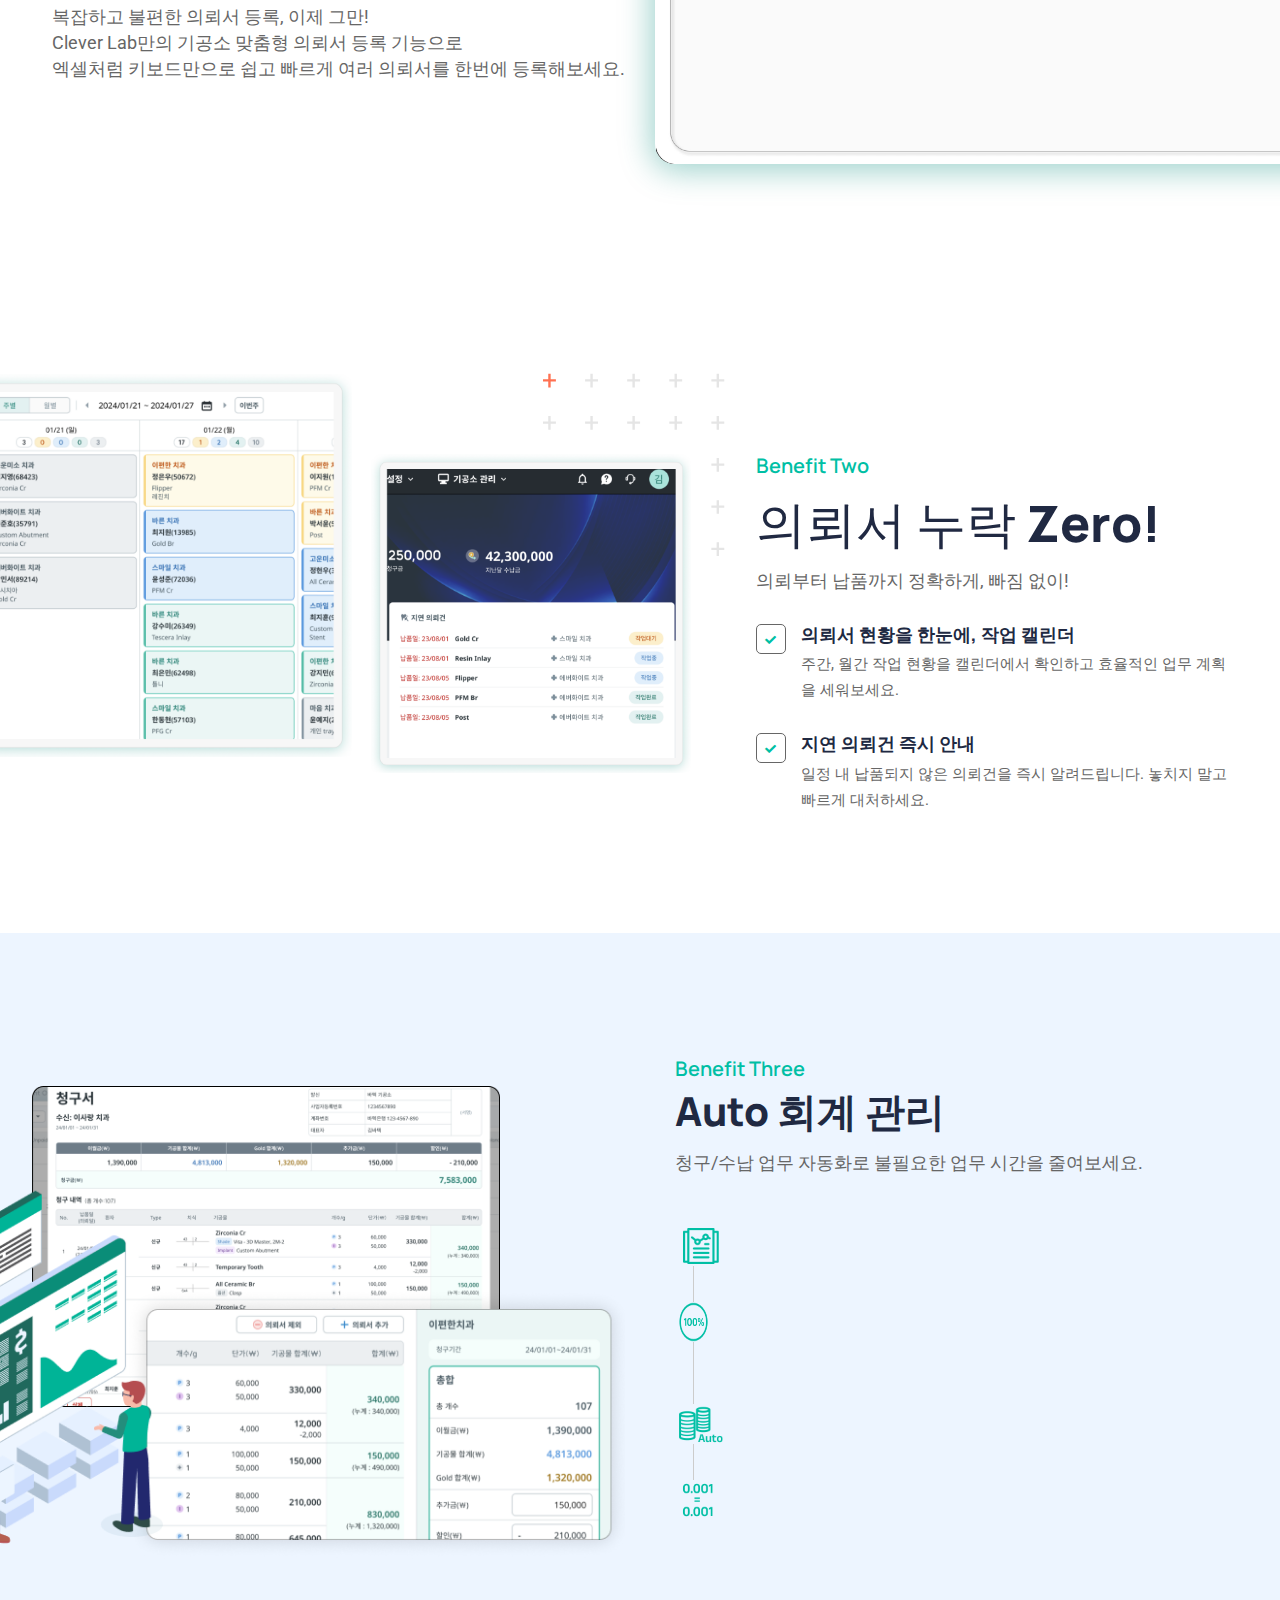
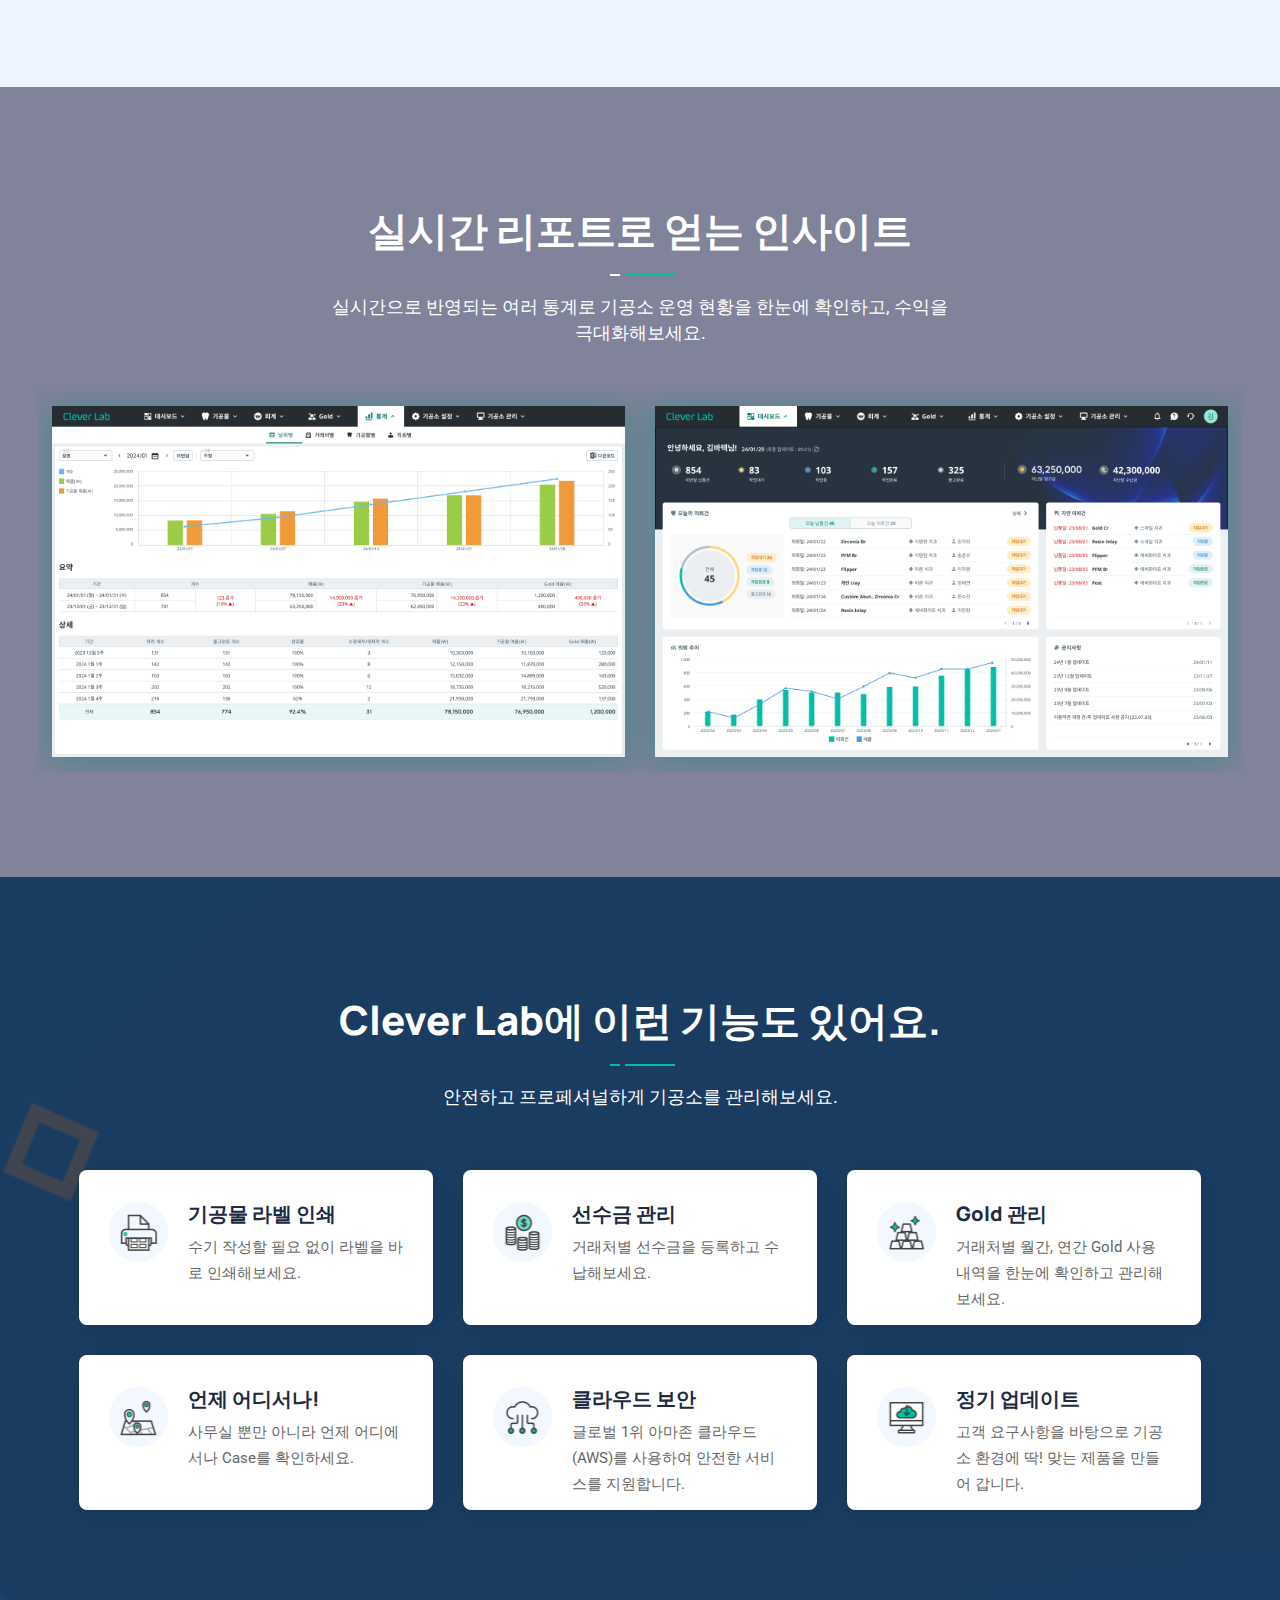
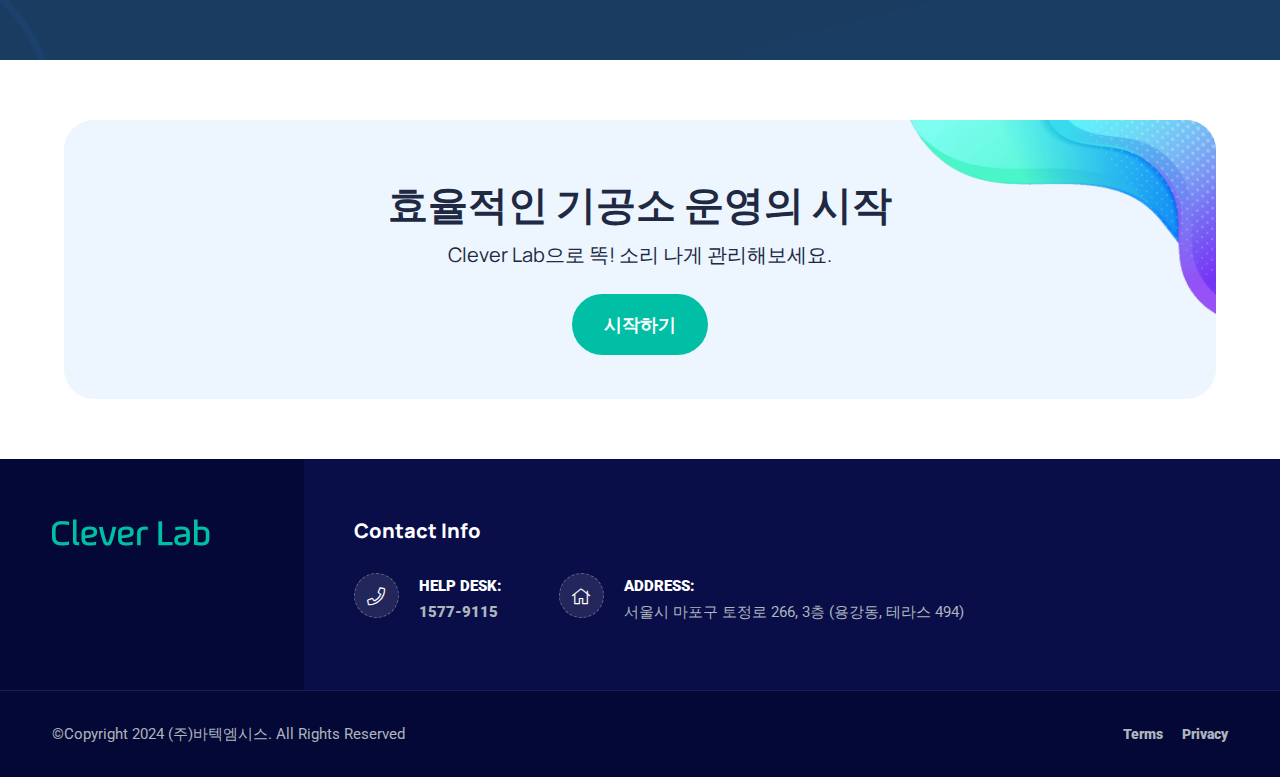
==== commit 1abe90f9: "edit text" ====
--- a/index-cleverlab.html
+++ b/index-cleverlab.html
@@ -202,9 +202,9 @@
                             </p>
                             <ul>
                                 <li>
-                                    <h5>한눈에 보는 주간, 월간 납품 캘린더</h5>
+                                    <h5>의뢰서 현황을 한눈에, 작업 캘린더</h5>
                                     <p>
-                                        주간, 월간 납품 현황을 캘린더에서 확인하고 효율적인 업무 계획을 세워보세요.
+                                        주간, 월간 작업 현황을 캘린더에서 확인하고 효율적인 업무 계획을 세워보세요.
                                     </p>
                                 </li>
                                 <li>
@@ -258,7 +258,7 @@
                             <div class="content wow fadeInUp" data-wow-delay="700ms">
                                 <h4>미청구 의뢰건도 빠짐 없이</h4>
                                 <p>
-                                    모든 의뢰건을 누락 없이 청구할 수 있도록 미청구 의뢰건 목록을 제공하고, 즉시 청구서에 포함할 수 있는 기능을 제공합니다.
+                                    모든 의뢰건을 누락 없이 청구할 수 있도록 미청구 의뢰건 목록을 제공하고, 즉시 청구할 수 있습니다.
                                 </p>
                             </div>
                         </li>
@@ -280,7 +280,7 @@
                             <div class="content wow fadeInUp" data-wow-delay="700ms">
                                 <h4>오차 없는 매출 금액</h4>
                                 <p>
-                                    데이터를 오차 없이 정확하게 관리하여 매출 손실을 방지해드립니다.
+                                    의뢰서를 기반으로 정확한 매출액을 실시간 계산하여 매출 손실을 방지합니다.
                                 </p>
                             </div>
                         </li>
